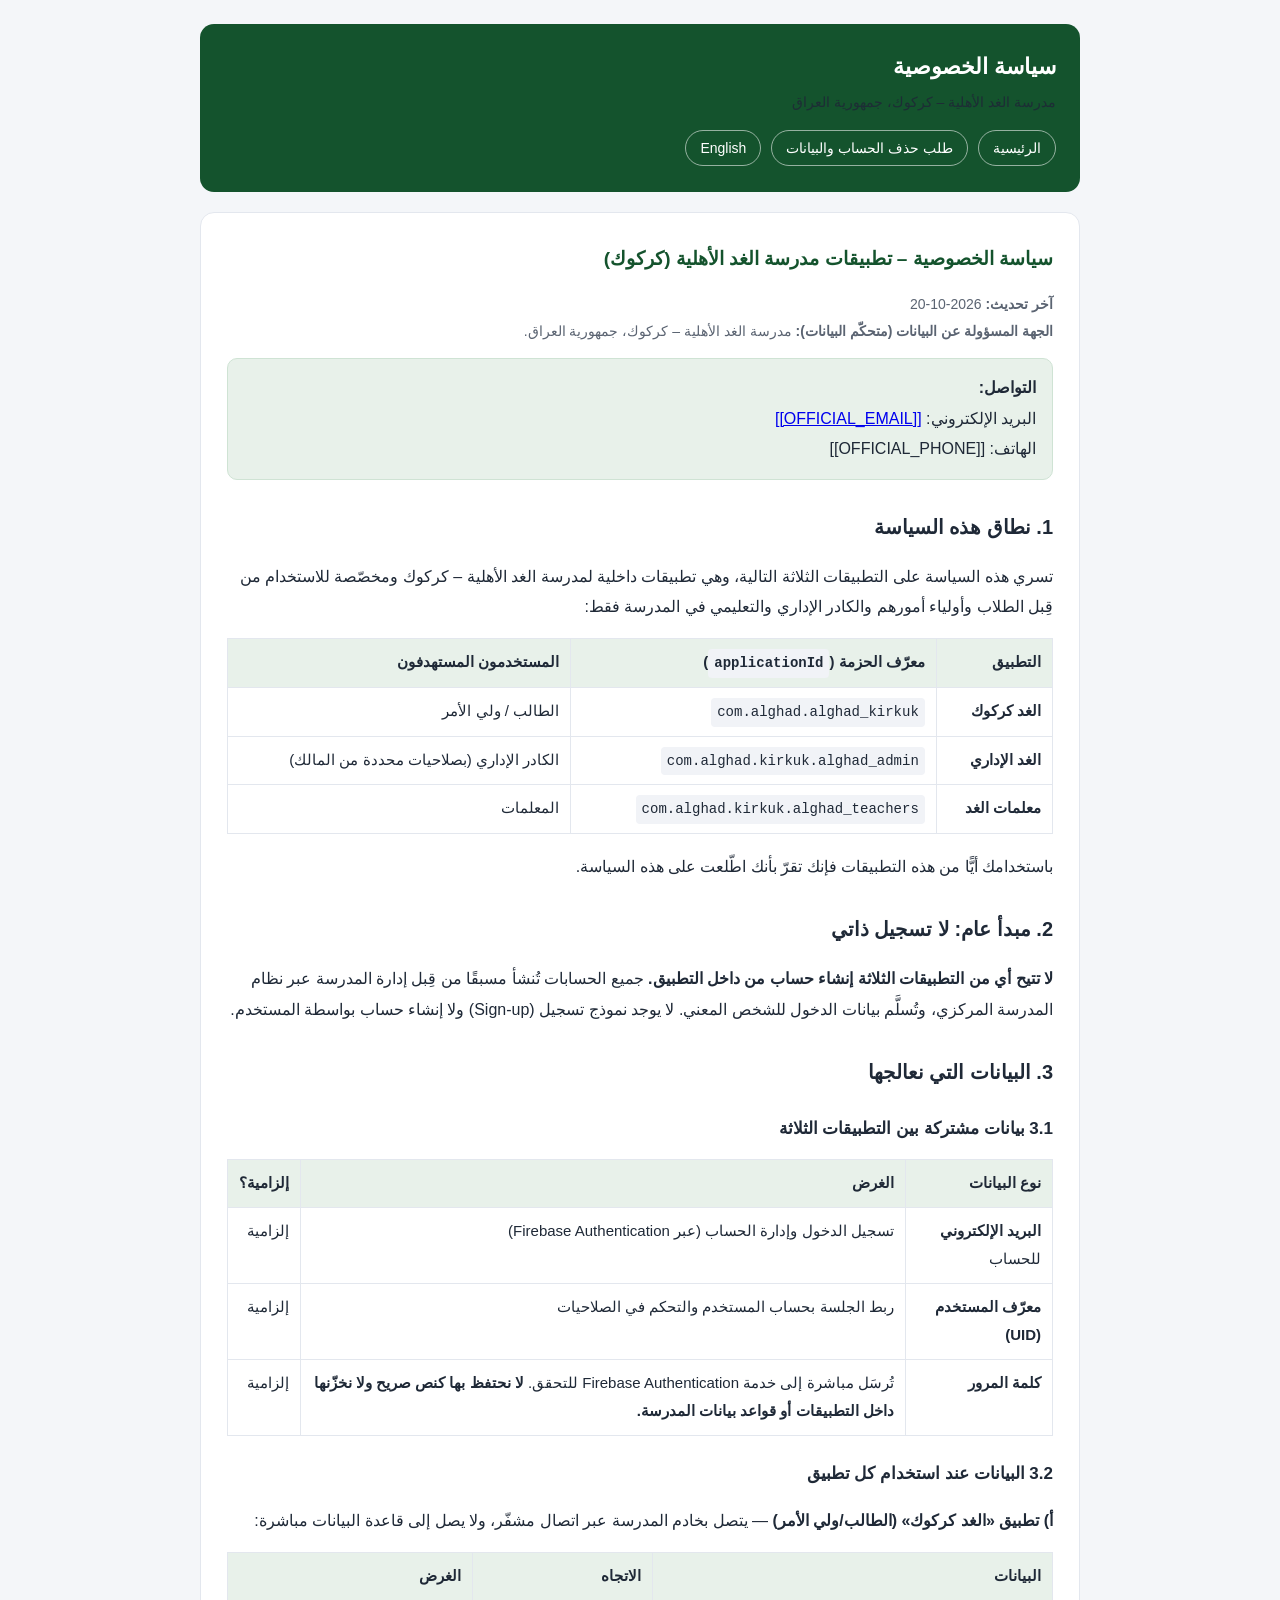
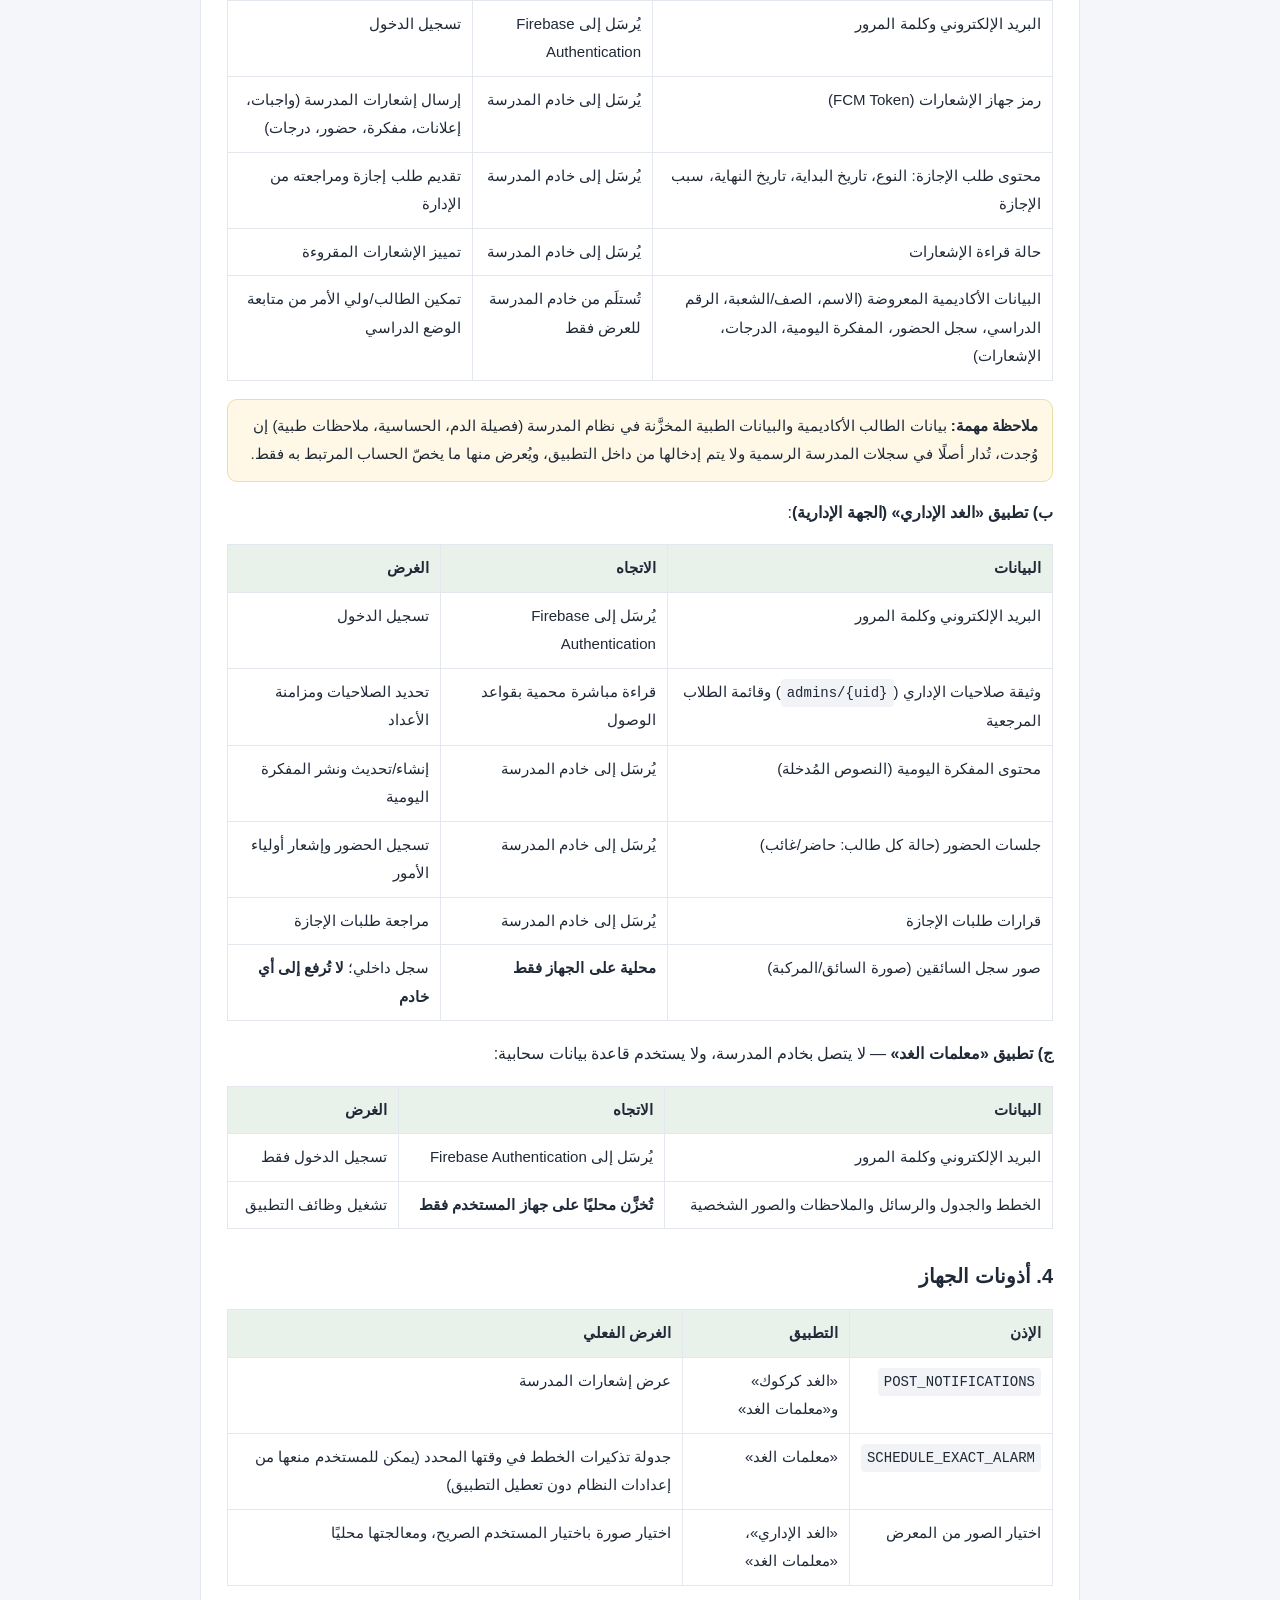
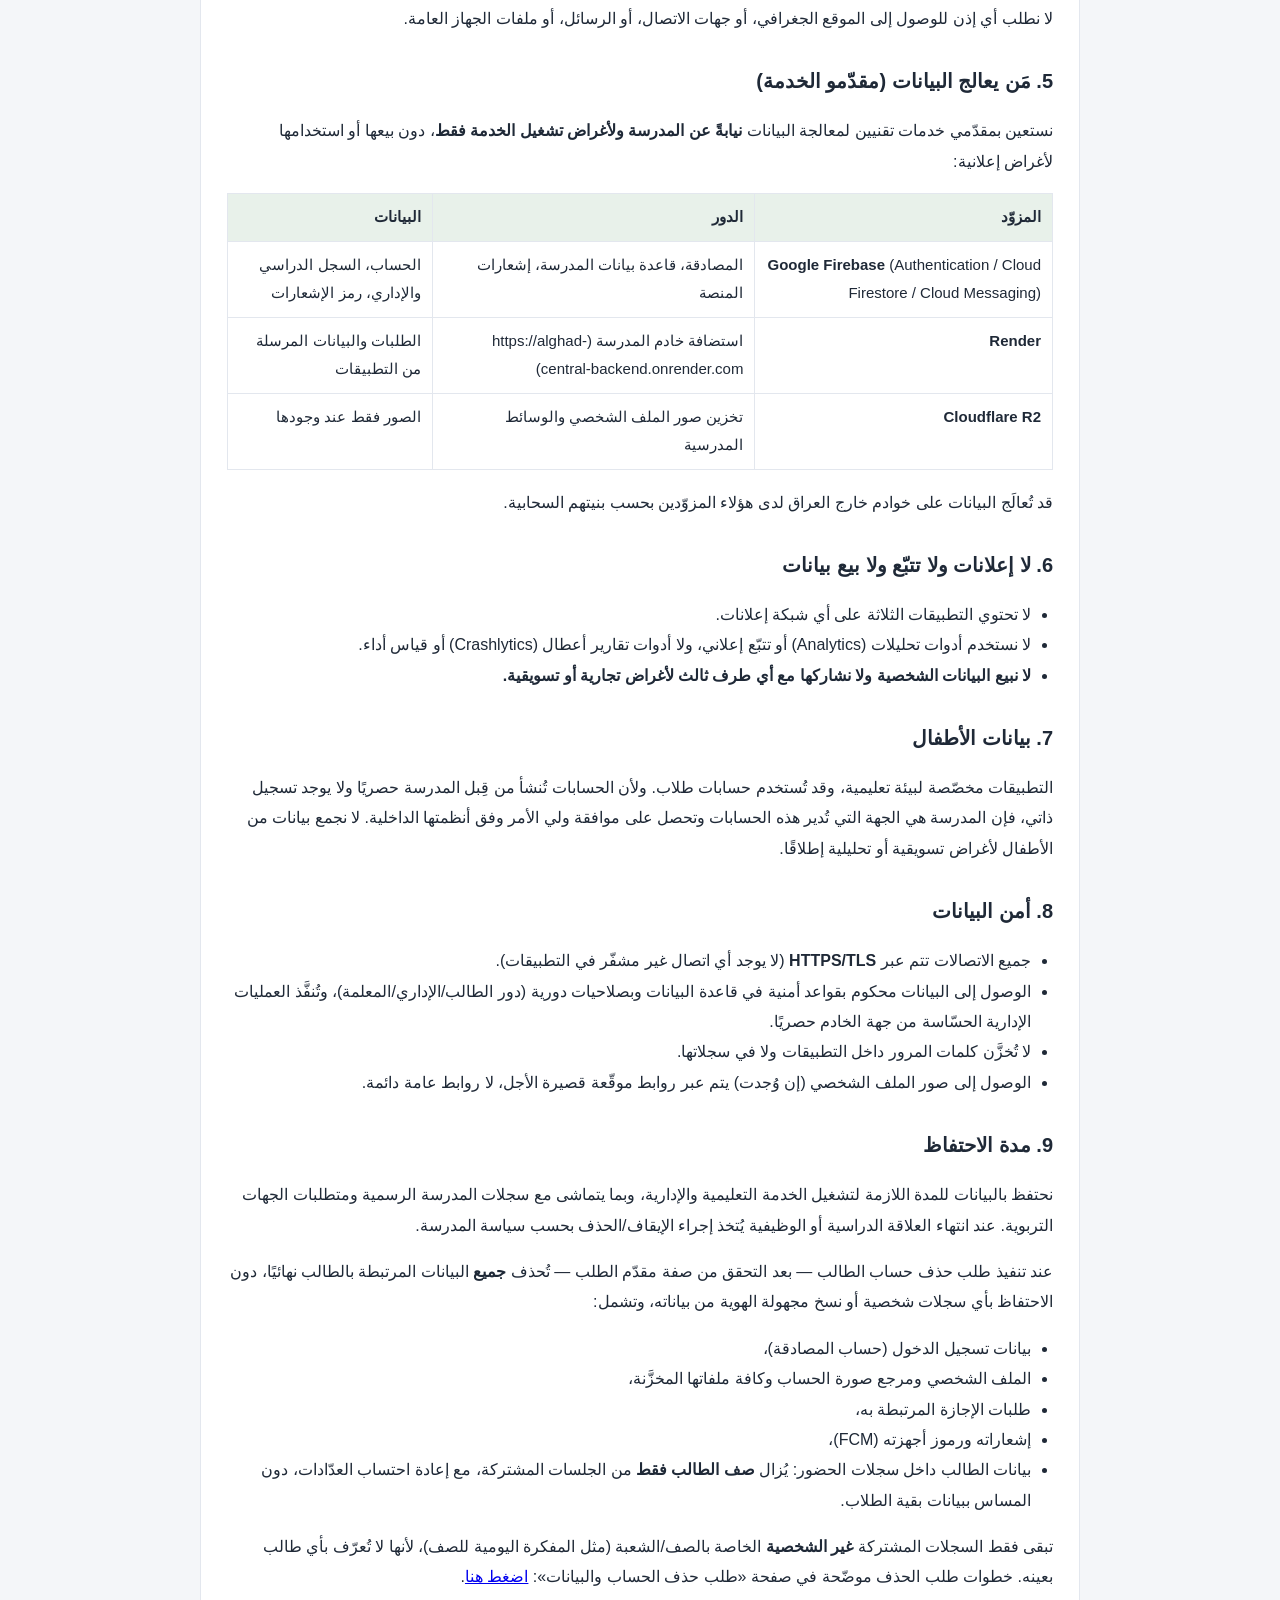
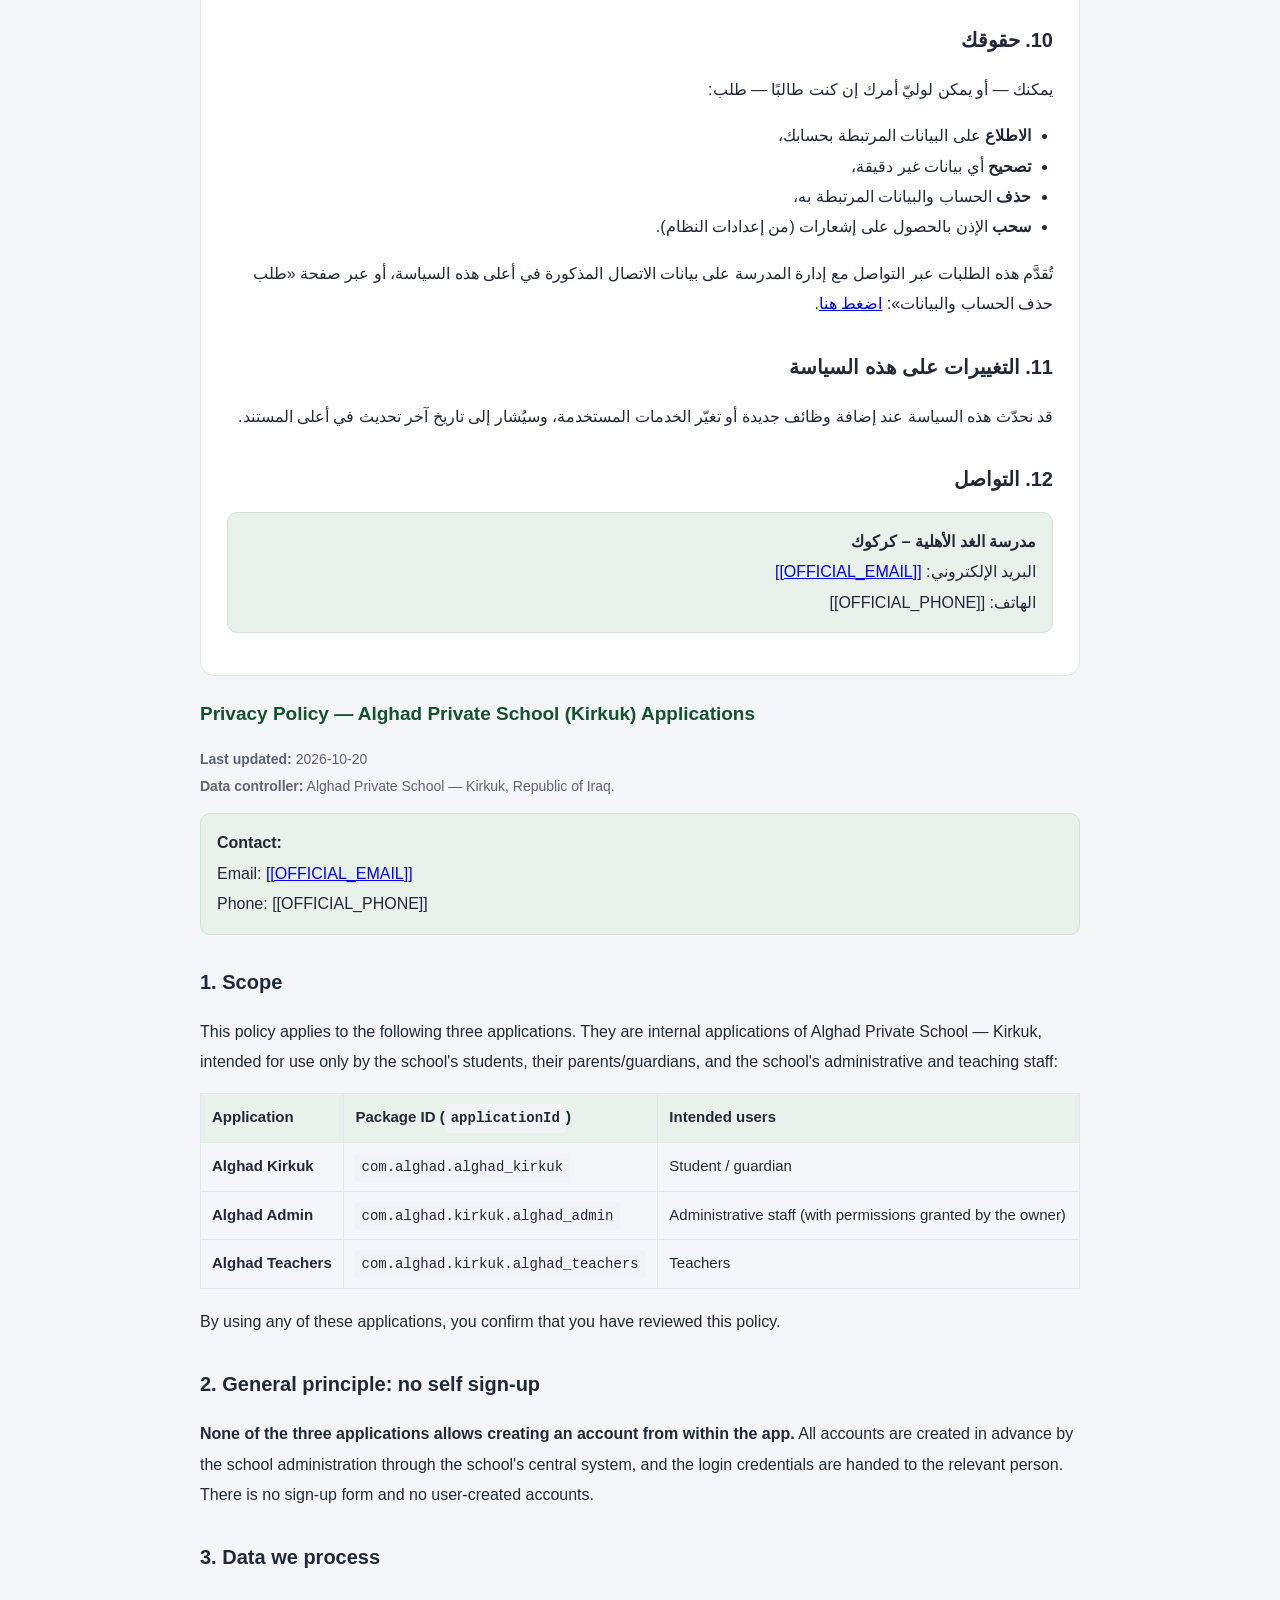
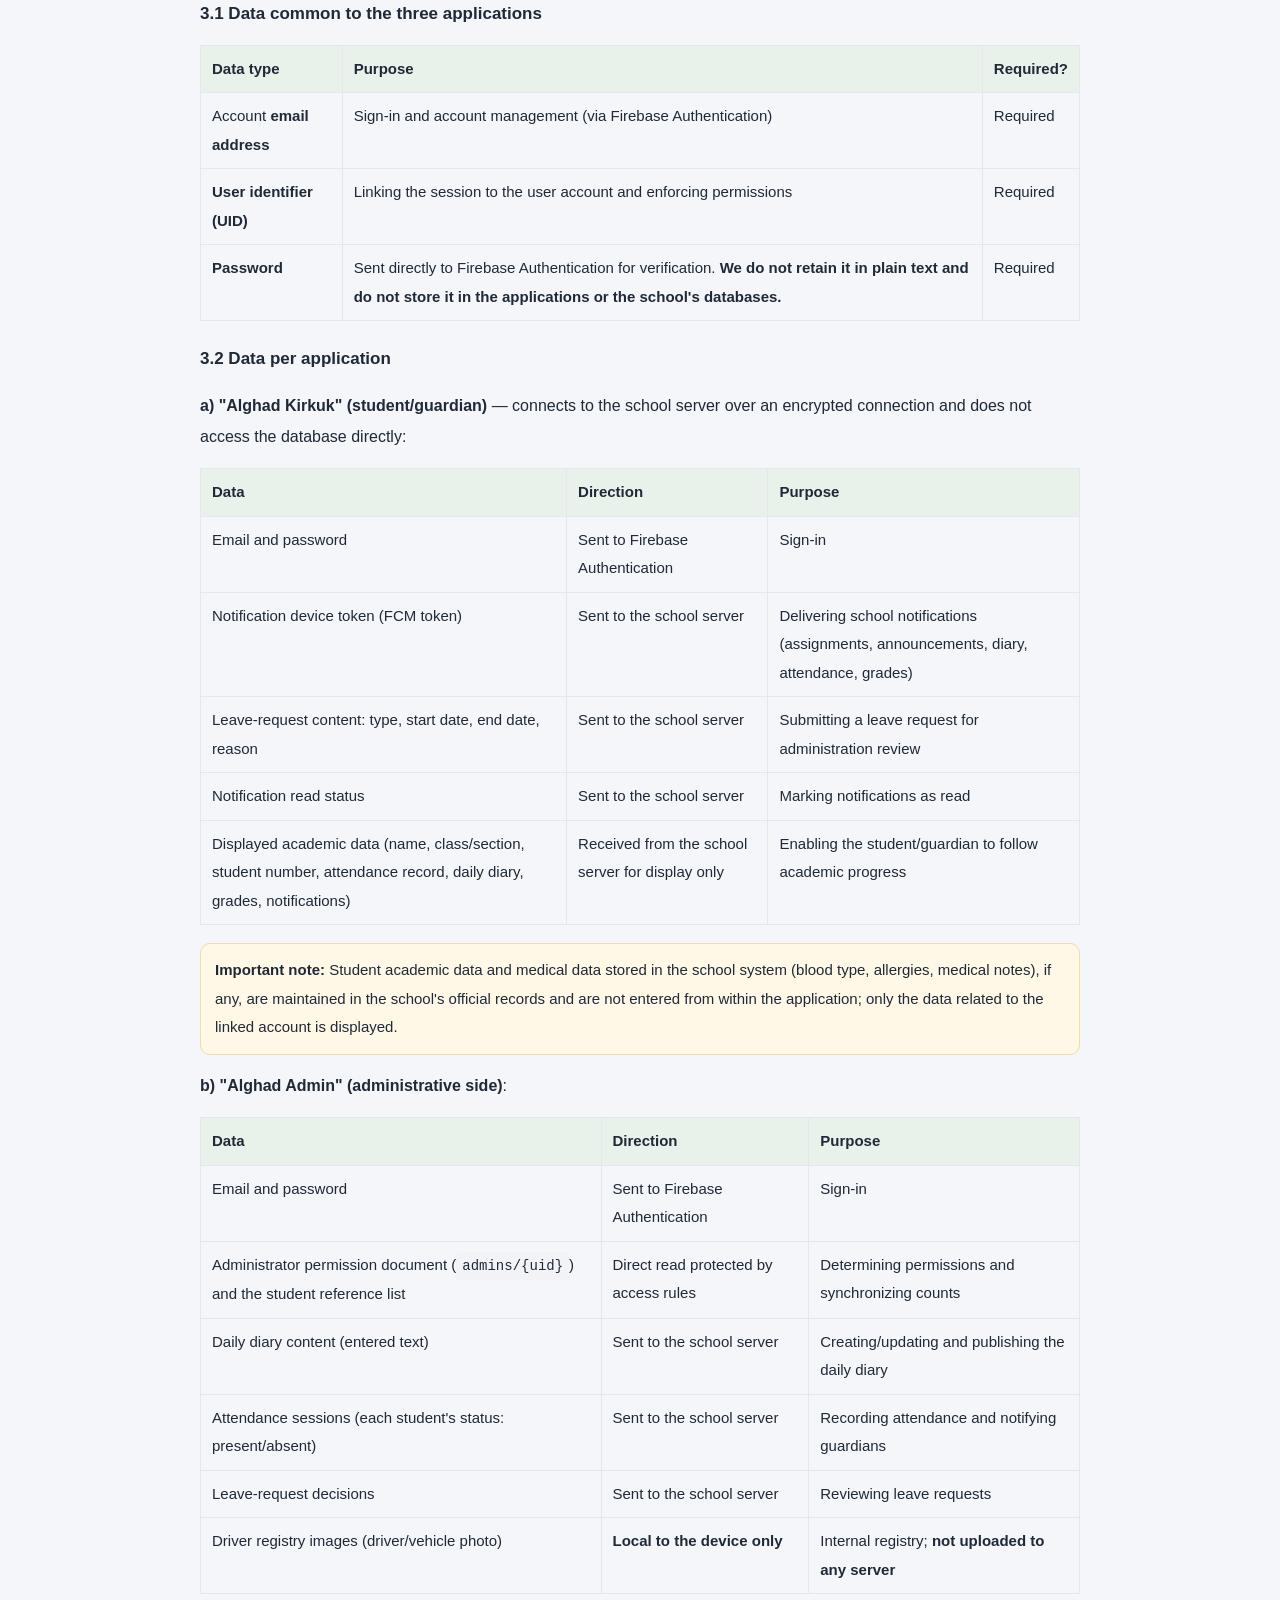
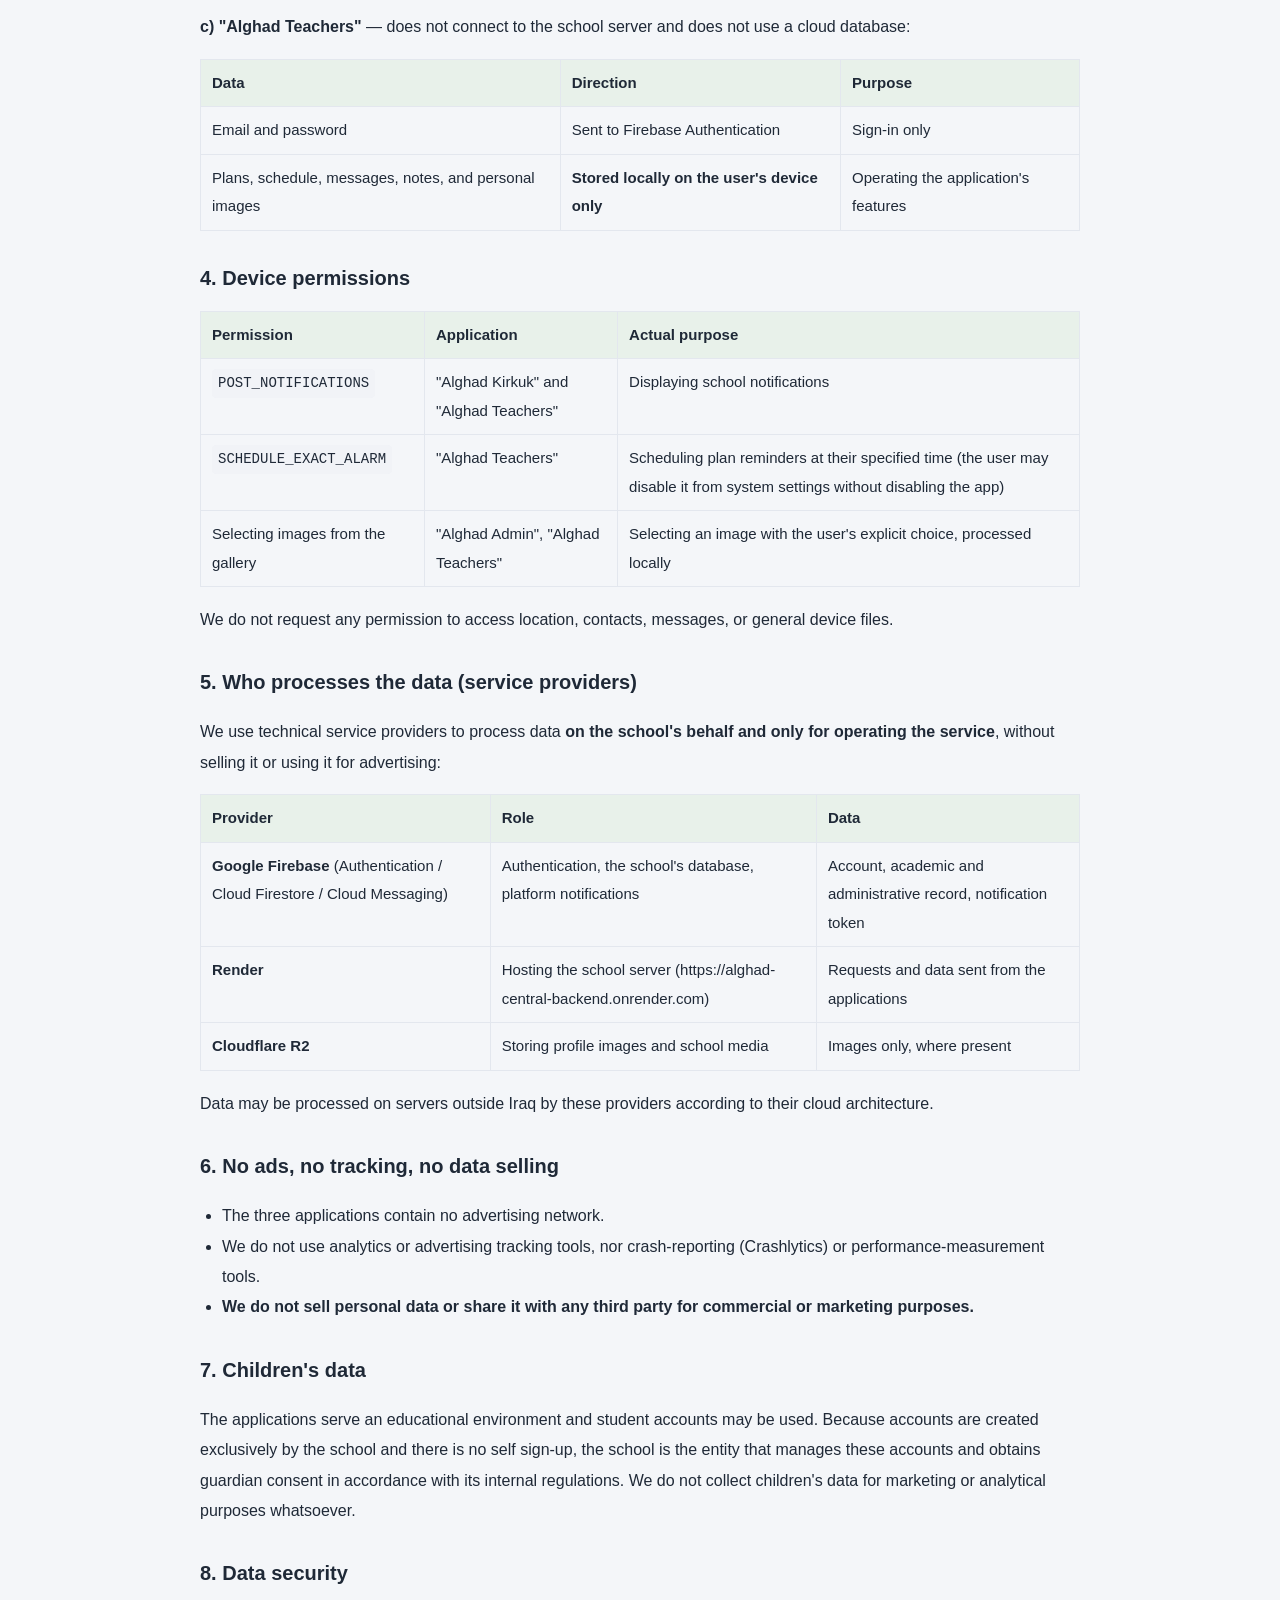
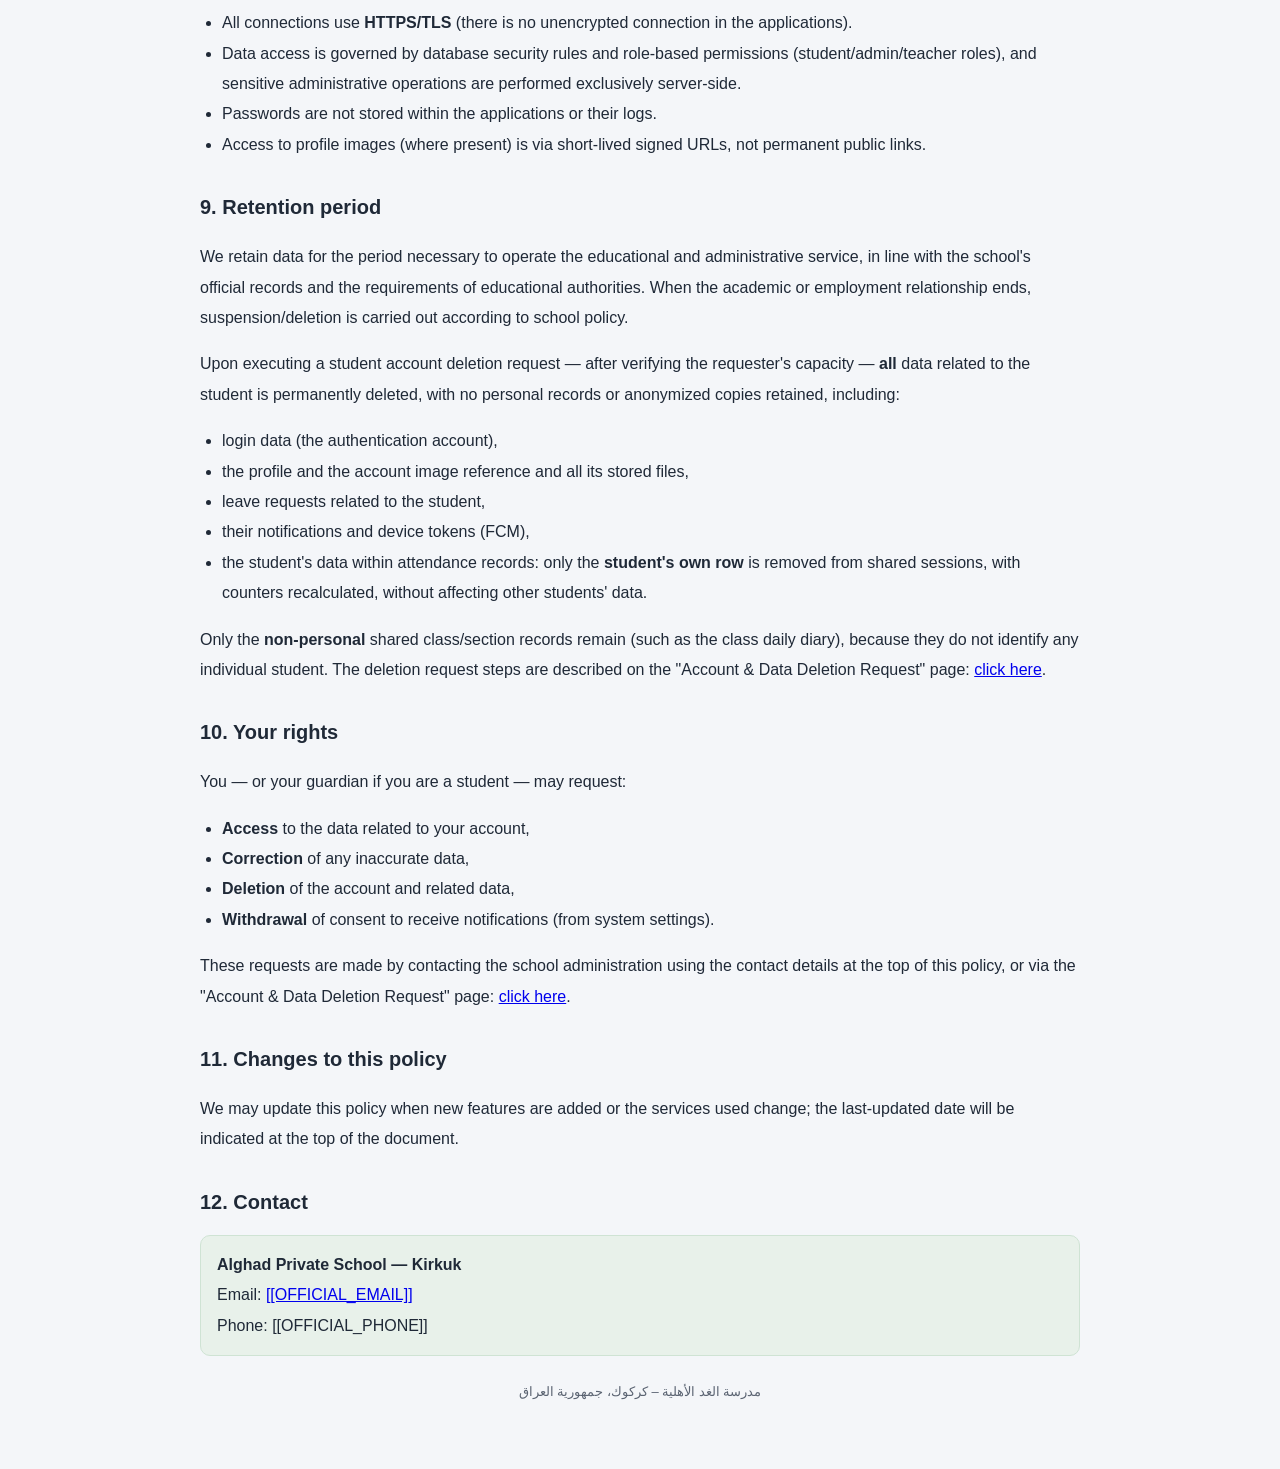
==== privacy.html @ 21581394 "Add bilingual privacy policy and data-deletion pages for Google Play" ====
<!DOCTYPE html>
<html lang="ar" dir="rtl">
<head>
<meta charset="utf-8">
<meta name="viewport" content="width=device-width, initial-scale=1">
<meta name="robots" content="index, follow">
<title>سياسة الخصوصية – مدرسة الغد الأهلية (كركوك)</title>
<link rel="stylesheet" href="styles.css">
</head>
<body>
<div class="wrap">

  <header class="site ar">
    <h1>سياسة الخصوصية</h1>
    <p>مدرسة الغد الأهلية – كركوك، جمهورية العراق</p>
    <nav class="site">
      <a href="index.html">الرئيسية</a>
      <a href="data-deletion.html">طلب حذف الحساب والبيانات</a>
      <a href="privacy.html#en">English</a>
    </nav>
  </header>

  <!-- ===================== ARABIC ===================== -->
  <main class="card ar">
    <p class="doc-title">سياسة الخصوصية – تطبيقات مدرسة الغد الأهلية (كركوك)</p>
    <p class="meta">
      <strong>آخر تحديث:</strong> 2026-10-20<br>
      <strong>الجهة المسؤولة عن البيانات (متحكّم البيانات):</strong> مدرسة الغد الأهلية – كركوك، جمهورية العراق.
    </p>
    <div class="contact">
      <strong>التواصل:</strong><br>
      البريد الإلكتروني: <a href="mailto:[[OFFICIAL_EMAIL]]">[[OFFICIAL_EMAIL]]</a><br>
      الهاتف: <span dir="ltr">[[OFFICIAL_PHONE]]</span>
    </div>

    <h2>1. نطاق هذه السياسة</h2>
    <p>تسري هذه السياسة على التطبيقات الثلاثة التالية، وهي تطبيقات داخلية لمدرسة الغد الأهلية – كركوك ومخصّصة للاستخدام من قِبل الطلاب وأولياء أمورهم والكادر الإداري والتعليمي في المدرسة فقط:</p>
    <table>
      <thead><tr><th>التطبيق</th><th>معرّف الحزمة (<code>applicationId</code>)</th><th>المستخدمون المستهدفون</th></tr></thead>
      <tbody>
        <tr><td><strong>الغد كركوك</strong></td><td><code>com.alghad.alghad_kirkuk</code></td><td>الطالب / ولي الأمر</td></tr>
        <tr><td><strong>الغد الإداري</strong></td><td><code>com.alghad.kirkuk.alghad_admin</code></td><td>الكادر الإداري (بصلاحيات محددة من المالك)</td></tr>
        <tr><td><strong>معلمات الغد</strong></td><td><code>com.alghad.kirkuk.alghad_teachers</code></td><td>المعلمات</td></tr>
      </tbody>
    </table>
    <p>باستخدامك أيًّا من هذه التطبيقات فإنك تقرّ بأنك اطّلعت على هذه السياسة.</p>

    <h2>2. مبدأ عام: لا تسجيل ذاتي</h2>
    <p><strong>لا تتيح أي من التطبيقات الثلاثة إنشاء حساب من داخل التطبيق.</strong> جميع الحسابات تُنشأ مسبقًا من قِبل إدارة المدرسة عبر نظام المدرسة المركزي، وتُسلَّم بيانات الدخول للشخص المعني. لا يوجد نموذج تسجيل (Sign-up) ولا إنشاء حساب بواسطة المستخدم.</p>

    <h2>3. البيانات التي نعالجها</h2>

    <h3>3.1 بيانات مشتركة بين التطبيقات الثلاثة</h3>
    <table>
      <thead><tr><th>نوع البيانات</th><th>الغرض</th><th>إلزامية؟</th></tr></thead>
      <tbody>
        <tr><td><strong>البريد الإلكتروني</strong> للحساب</td><td>تسجيل الدخول وإدارة الحساب (عبر Firebase Authentication)</td><td>إلزامية</td></tr>
        <tr><td><strong>معرّف المستخدم (UID)</strong></td><td>ربط الجلسة بحساب المستخدم والتحكم في الصلاحيات</td><td>إلزامية</td></tr>
        <tr><td><strong>كلمة المرور</strong></td><td>تُرسَل مباشرة إلى خدمة Firebase Authentication للتحقق. <strong>لا نحتفظ بها كنص صريح ولا نخزّنها داخل التطبيقات أو قواعد بيانات المدرسة.</strong></td><td>إلزامية</td></tr>
      </tbody>
    </table>

    <h3>3.2 البيانات عند استخدام كل تطبيق</h3>
    <p><strong>أ) تطبيق «الغد كركوك» (الطالب/ولي الأمر)</strong> — يتصل بخادم المدرسة عبر اتصال مشفّر، ولا يصل إلى قاعدة البيانات مباشرة:</p>
    <table>
      <thead><tr><th>البيانات</th><th>الاتجاه</th><th>الغرض</th></tr></thead>
      <tbody>
        <tr><td>البريد الإلكتروني وكلمة المرور</td><td>يُرسَل إلى Firebase Authentication</td><td>تسجيل الدخول</td></tr>
        <tr><td>رمز جهاز الإشعارات (FCM Token)</td><td>يُرسَل إلى خادم المدرسة</td><td>إرسال إشعارات المدرسة (واجبات، إعلانات، مفكرة، حضور، درجات)</td></tr>
        <tr><td>محتوى طلب الإجازة: النوع، تاريخ البداية، تاريخ النهاية، سبب الإجازة</td><td>يُرسَل إلى خادم المدرسة</td><td>تقديم طلب إجازة ومراجعته من الإدارة</td></tr>
        <tr><td>حالة قراءة الإشعارات</td><td>يُرسَل إلى خادم المدرسة</td><td>تمييز الإشعارات المقروءة</td></tr>
        <tr><td>البيانات الأكاديمية المعروضة (الاسم، الصف/الشعبة، الرقم الدراسي، سجل الحضور، المفكرة اليومية، الدرجات، الإشعارات)</td><td>تُستلَم من خادم المدرسة للعرض فقط</td><td>تمكين الطالب/ولي الأمر من متابعة الوضع الدراسي</td></tr>
      </tbody>
    </table>
    <div class="note">
      <strong>ملاحظة مهمة:</strong> بيانات الطالب الأكاديمية والبيانات الطبية المخزَّنة في نظام المدرسة (فصيلة الدم، الحساسية، ملاحظات طبية) إن وُجدت، تُدار أصلًا في سجلات المدرسة الرسمية ولا يتم إدخالها من داخل التطبيق، ويُعرض منها ما يخصّ الحساب المرتبط به فقط.
    </div>

    <p><strong>ب) تطبيق «الغد الإداري» (الجهة الإدارية)</strong>:</p>
    <table>
      <thead><tr><th>البيانات</th><th>الاتجاه</th><th>الغرض</th></tr></thead>
      <tbody>
        <tr><td>البريد الإلكتروني وكلمة المرور</td><td>يُرسَل إلى Firebase Authentication</td><td>تسجيل الدخول</td></tr>
        <tr><td>وثيقة صلاحيات الإداري (<code>admins/{uid}</code>) وقائمة الطلاب المرجعية</td><td>قراءة مباشرة محمية بقواعد الوصول</td><td>تحديد الصلاحيات ومزامنة الأعداد</td></tr>
        <tr><td>محتوى المفكرة اليومية (النصوص المُدخلة)</td><td>يُرسَل إلى خادم المدرسة</td><td>إنشاء/تحديث ونشر المفكرة اليومية</td></tr>
        <tr><td>جلسات الحضور (حالة كل طالب: حاضر/غائب)</td><td>يُرسَل إلى خادم المدرسة</td><td>تسجيل الحضور وإشعار أولياء الأمور</td></tr>
        <tr><td>قرارات طلبات الإجازة</td><td>يُرسَل إلى خادم المدرسة</td><td>مراجعة طلبات الإجازة</td></tr>
        <tr><td>صور سجل السائقين (صورة السائق/المركبة)</td><td><strong>محلية على الجهاز فقط</strong></td><td>سجل داخلي؛ <strong>لا تُرفع إلى أي خادم</strong></td></tr>
      </tbody>
    </table>

    <p><strong>ج) تطبيق «معلمات الغد»</strong> — لا يتصل بخادم المدرسة، ولا يستخدم قاعدة بيانات سحابية:</p>
    <table>
      <thead><tr><th>البيانات</th><th>الاتجاه</th><th>الغرض</th></tr></thead>
      <tbody>
        <tr><td>البريد الإلكتروني وكلمة المرور</td><td>يُرسَل إلى Firebase Authentication</td><td>تسجيل الدخول فقط</td></tr>
        <tr><td>الخطط والجدول والرسائل والملاحظات والصور الشخصية</td><td><strong>تُخزَّن محليًا على جهاز المستخدم فقط</strong></td><td>تشغيل وظائف التطبيق</td></tr>
      </tbody>
    </table>

    <h2>4. أذونات الجهاز</h2>
    <table>
      <thead><tr><th>الإذن</th><th>التطبيق</th><th>الغرض الفعلي</th></tr></thead>
      <tbody>
        <tr><td><code>POST_NOTIFICATIONS</code></td><td>«الغد كركوك» و«معلمات الغد»</td><td>عرض إشعارات المدرسة</td></tr>
        <tr><td><code>SCHEDULE_EXACT_ALARM</code></td><td>«معلمات الغد»</td><td>جدولة تذكيرات الخطط في وقتها المحدد (يمكن للمستخدم منعها من إعدادات النظام دون تعطيل التطبيق)</td></tr>
        <tr><td>اختيار الصور من المعرض</td><td>«الغد الإداري»، «معلمات الغد»</td><td>اختيار صورة باختيار المستخدم الصريح، ومعالجتها محليًا</td></tr>
      </tbody>
    </table>
    <p>لا نطلب أي إذن للوصول إلى الموقع الجغرافي، أو جهات الاتصال، أو الرسائل، أو ملفات الجهاز العامة.</p>

    <h2>5. مَن يعالج البيانات (مقدّمو الخدمة)</h2>
    <p>نستعين بمقدّمي خدمات تقنيين لمعالجة البيانات <strong>نيابةً عن المدرسة ولأغراض تشغيل الخدمة فقط</strong>، دون بيعها أو استخدامها لأغراض إعلانية:</p>
    <table>
      <thead><tr><th>المزوّد</th><th>الدور</th><th>البيانات</th></tr></thead>
      <tbody>
        <tr><td><strong>Google Firebase</strong> (Authentication / Cloud Firestore / Cloud Messaging)</td><td>المصادقة، قاعدة بيانات المدرسة، إشعارات المنصة</td><td>الحساب، السجل الدراسي والإداري، رمز الإشعارات</td></tr>
        <tr><td><strong>Render</strong></td><td>استضافة خادم المدرسة (<span dir="ltr">https://alghad-central-backend.onrender.com</span>)</td><td>الطلبات والبيانات المرسلة من التطبيقات</td></tr>
        <tr><td><strong>Cloudflare R2</strong></td><td>تخزين صور الملف الشخصي والوسائط المدرسية</td><td>الصور فقط عند وجودها</td></tr>
      </tbody>
    </table>
    <p>قد تُعالَج البيانات على خوادم خارج العراق لدى هؤلاء المزوّدين بحسب بنيتهم السحابية.</p>

    <h2>6. لا إعلانات ولا تتبّع ولا بيع بيانات</h2>
    <ul>
      <li>لا تحتوي التطبيقات الثلاثة على أي شبكة إعلانات.</li>
      <li>لا نستخدم أدوات تحليلات (Analytics) أو تتبّع إعلاني، ولا أدوات تقارير أعطال (Crashlytics) أو قياس أداء.</li>
      <li><strong>لا نبيع البيانات الشخصية ولا نشاركها مع أي طرف ثالث لأغراض تجارية أو تسويقية.</strong></li>
    </ul>

    <h2>7. بيانات الأطفال</h2>
    <p>التطبيقات مخصّصة لبيئة تعليمية، وقد تُستخدم حسابات طلاب. ولأن الحسابات تُنشأ من قِبل المدرسة حصريًا ولا يوجد تسجيل ذاتي، فإن المدرسة هي الجهة التي تُدير هذه الحسابات وتحصل على موافقة ولي الأمر وفق أنظمتها الداخلية. لا نجمع بيانات من الأطفال لأغراض تسويقية أو تحليلية إطلاقًا.</p>

    <h2>8. أمن البيانات</h2>
    <ul>
      <li>جميع الاتصالات تتم عبر <strong>HTTPS/TLS</strong> (لا يوجد أي اتصال غير مشفّر في التطبيقات).</li>
      <li>الوصول إلى البيانات محكوم بقواعد أمنية في قاعدة البيانات وبصلاحيات دورية (دور الطالب/الإداري/المعلمة)، وتُنفَّذ العمليات الإدارية الحسّاسة من جهة الخادم حصريًا.</li>
      <li>لا تُخزَّن كلمات المرور داخل التطبيقات ولا في سجلاتها.</li>
      <li>الوصول إلى صور الملف الشخصي (إن وُجدت) يتم عبر روابط موقّعة قصيرة الأجل، لا روابط عامة دائمة.</li>
    </ul>

    <h2>9. مدة الاحتفاظ</h2>
    <p>نحتفظ بالبيانات للمدة اللازمة لتشغيل الخدمة التعليمية والإدارية، وبما يتماشى مع سجلات المدرسة الرسمية ومتطلبات الجهات التربوية. عند انتهاء العلاقة الدراسية أو الوظيفية يُتخذ إجراء الإيقاف/الحذف بحسب سياسة المدرسة.</p>
    <p>عند تنفيذ طلب حذف حساب الطالب — بعد التحقق من صفة مقدّم الطلب — تُحذف <strong>جميع</strong> البيانات المرتبطة بالطالب نهائيًا، دون الاحتفاظ بأي سجلات شخصية أو نسخ مجهولة الهوية من بياناته، وتشمل:</p>
    <ul>
      <li>بيانات تسجيل الدخول (حساب المصادقة)،</li>
      <li>الملف الشخصي ومرجع صورة الحساب وكافة ملفاتها المخزَّنة،</li>
      <li>طلبات الإجازة المرتبطة به،</li>
      <li>إشعاراته ورموز أجهزته (FCM)،</li>
      <li>بيانات الطالب داخل سجلات الحضور: يُزال <strong>صف الطالب فقط</strong> من الجلسات المشتركة، مع إعادة احتساب العدّادات، دون المساس ببيانات بقية الطلاب.</li>
    </ul>
    <p>تبقى فقط السجلات المشتركة <strong>غير الشخصية</strong> الخاصة بالصف/الشعبة (مثل المفكرة اليومية للصف)، لأنها لا تُعرّف بأي طالب بعينه. خطوات طلب الحذف موضّحة في صفحة «طلب حذف الحساب والبيانات»: <a href="data-deletion.html">اضغط هنا</a>.</p>

    <h2>10. حقوقك</h2>
    <p>يمكنك — أو يمكن لوليّ أمرك إن كنت طالبًا — طلب:</p>
    <ul>
      <li><strong>الاطلاع</strong> على البيانات المرتبطة بحسابك،</li>
      <li><strong>تصحيح</strong> أي بيانات غير دقيقة،</li>
      <li><strong>حذف</strong> الحساب والبيانات المرتبطة به،</li>
      <li><strong>سحب</strong> الإذن بالحصول على إشعارات (من إعدادات النظام).</li>
    </ul>
    <p>تُقدَّم هذه الطلبات عبر التواصل مع إدارة المدرسة على بيانات الاتصال المذكورة في أعلى هذه السياسة، أو عبر صفحة «طلب حذف الحساب والبيانات»: <a href="data-deletion.html">اضغط هنا</a>.</p>

    <h2>11. التغييرات على هذه السياسة</h2>
    <p>قد نحدّث هذه السياسة عند إضافة وظائف جديدة أو تغيّر الخدمات المستخدمة، وسيُشار إلى تاريخ آخر تحديث في أعلى المستند.</p>

    <h2>12. التواصل</h2>
    <div class="contact">
      <strong>مدرسة الغد الأهلية – كركوك</strong><br>
      البريد الإلكتروني: <a href="mailto:[[OFFICIAL_EMAIL]]">[[OFFICIAL_EMAIL]]</a><br>
      الهاتف: <span dir="ltr">[[OFFICIAL_PHONE]]</span>
    </div>
  </main>

  <!-- ===================== ENGLISH ===================== -->
  <section class="card en" id="en" style="margin-top:20px">
    <p class="doc-title">Privacy Policy — Alghad Private School (Kirkuk) Applications</p>
    <p class="meta">
      <strong>Last updated:</strong> 2026-10-20<br>
      <strong>Data controller:</strong> Alghad Private School — Kirkuk, Republic of Iraq.
    </p>
    <div class="contact">
      <strong>Contact:</strong><br>
      Email: <a href="mailto:[[OFFICIAL_EMAIL]]">[[OFFICIAL_EMAIL]]</a><br>
      Phone: <span dir="ltr">[[OFFICIAL_PHONE]]</span>
    </div>

    <h2>1. Scope</h2>
    <p>This policy applies to the following three applications. They are internal applications of Alghad Private School — Kirkuk, intended for use only by the school's students, their parents/guardians, and the school's administrative and teaching staff:</p>
    <table>
      <thead><tr><th>Application</th><th>Package ID (<code>applicationId</code>)</th><th>Intended users</th></tr></thead>
      <tbody>
        <tr><td><strong>Alghad Kirkuk</strong></td><td><code>com.alghad.alghad_kirkuk</code></td><td>Student / guardian</td></tr>
        <tr><td><strong>Alghad Admin</strong></td><td><code>com.alghad.kirkuk.alghad_admin</code></td><td>Administrative staff (with permissions granted by the owner)</td></tr>
        <tr><td><strong>Alghad Teachers</strong></td><td><code>com.alghad.kirkuk.alghad_teachers</code></td><td>Teachers</td></tr>
      </tbody>
    </table>
    <p>By using any of these applications, you confirm that you have reviewed this policy.</p>

    <h2>2. General principle: no self sign-up</h2>
    <p><strong>None of the three applications allows creating an account from within the app.</strong> All accounts are created in advance by the school administration through the school's central system, and the login credentials are handed to the relevant person. There is no sign-up form and no user-created accounts.</p>

    <h2>3. Data we process</h2>

    <h3>3.1 Data common to the three applications</h3>
    <table>
      <thead><tr><th>Data type</th><th>Purpose</th><th>Required?</th></tr></thead>
      <tbody>
        <tr><td>Account <strong>email address</strong></td><td>Sign-in and account management (via Firebase Authentication)</td><td>Required</td></tr>
        <tr><td><strong>User identifier (UID)</strong></td><td>Linking the session to the user account and enforcing permissions</td><td>Required</td></tr>
        <tr><td><strong>Password</strong></td><td>Sent directly to Firebase Authentication for verification. <strong>We do not retain it in plain text and do not store it in the applications or the school's databases.</strong></td><td>Required</td></tr>
      </tbody>
    </table>

    <h3>3.2 Data per application</h3>
    <p><strong>a) "Alghad Kirkuk" (student/guardian)</strong> — connects to the school server over an encrypted connection and does not access the database directly:</p>
    <table>
      <thead><tr><th>Data</th><th>Direction</th><th>Purpose</th></tr></thead>
      <tbody>
        <tr><td>Email and password</td><td>Sent to Firebase Authentication</td><td>Sign-in</td></tr>
        <tr><td>Notification device token (FCM token)</td><td>Sent to the school server</td><td>Delivering school notifications (assignments, announcements, diary, attendance, grades)</td></tr>
        <tr><td>Leave-request content: type, start date, end date, reason</td><td>Sent to the school server</td><td>Submitting a leave request for administration review</td></tr>
        <tr><td>Notification read status</td><td>Sent to the school server</td><td>Marking notifications as read</td></tr>
        <tr><td>Displayed academic data (name, class/section, student number, attendance record, daily diary, grades, notifications)</td><td>Received from the school server for display only</td><td>Enabling the student/guardian to follow academic progress</td></tr>
      </tbody>
    </table>
    <div class="note">
      <strong>Important note:</strong> Student academic data and medical data stored in the school system (blood type, allergies, medical notes), if any, are maintained in the school's official records and are not entered from within the application; only the data related to the linked account is displayed.
    </div>

    <p><strong>b) "Alghad Admin" (administrative side)</strong>:</p>
    <table>
      <thead><tr><th>Data</th><th>Direction</th><th>Purpose</th></tr></thead>
      <tbody>
        <tr><td>Email and password</td><td>Sent to Firebase Authentication</td><td>Sign-in</td></tr>
        <tr><td>Administrator permission document (<code>admins/{uid}</code>) and the student reference list</td><td>Direct read protected by access rules</td><td>Determining permissions and synchronizing counts</td></tr>
        <tr><td>Daily diary content (entered text)</td><td>Sent to the school server</td><td>Creating/updating and publishing the daily diary</td></tr>
        <tr><td>Attendance sessions (each student's status: present/absent)</td><td>Sent to the school server</td><td>Recording attendance and notifying guardians</td></tr>
        <tr><td>Leave-request decisions</td><td>Sent to the school server</td><td>Reviewing leave requests</td></tr>
        <tr><td>Driver registry images (driver/vehicle photo)</td><td><strong>Local to the device only</strong></td><td>Internal registry; <strong>not uploaded to any server</strong></td></tr>
      </tbody>
    </table>

    <p><strong>c) "Alghad Teachers"</strong> — does not connect to the school server and does not use a cloud database:</p>
    <table>
      <thead><tr><th>Data</th><th>Direction</th><th>Purpose</th></tr></thead>
      <tbody>
        <tr><td>Email and password</td><td>Sent to Firebase Authentication</td><td>Sign-in only</td></tr>
        <tr><td>Plans, schedule, messages, notes, and personal images</td><td><strong>Stored locally on the user's device only</strong></td><td>Operating the application's features</td></tr>
      </tbody>
    </table>

    <h2>4. Device permissions</h2>
    <table>
      <thead><tr><th>Permission</th><th>Application</th><th>Actual purpose</th></tr></thead>
      <tbody>
        <tr><td><code>POST_NOTIFICATIONS</code></td><td>"Alghad Kirkuk" and "Alghad Teachers"</td><td>Displaying school notifications</td></tr>
        <tr><td><code>SCHEDULE_EXACT_ALARM</code></td><td>"Alghad Teachers"</td><td>Scheduling plan reminders at their specified time (the user may disable it from system settings without disabling the app)</td></tr>
        <tr><td>Selecting images from the gallery</td><td>"Alghad Admin", "Alghad Teachers"</td><td>Selecting an image with the user's explicit choice, processed locally</td></tr>
      </tbody>
    </table>
    <p>We do not request any permission to access location, contacts, messages, or general device files.</p>

    <h2>5. Who processes the data (service providers)</h2>
    <p>We use technical service providers to process data <strong>on the school's behalf and only for operating the service</strong>, without selling it or using it for advertising:</p>
    <table>
      <thead><tr><th>Provider</th><th>Role</th><th>Data</th></tr></thead>
      <tbody>
        <tr><td><strong>Google Firebase</strong> (Authentication / Cloud Firestore / Cloud Messaging)</td><td>Authentication, the school's database, platform notifications</td><td>Account, academic and administrative record, notification token</td></tr>
        <tr><td><strong>Render</strong></td><td>Hosting the school server (<span dir="ltr">https://alghad-central-backend.onrender.com</span>)</td><td>Requests and data sent from the applications</td></tr>
        <tr><td><strong>Cloudflare R2</strong></td><td>Storing profile images and school media</td><td>Images only, where present</td></tr>
      </tbody>
    </table>
    <p>Data may be processed on servers outside Iraq by these providers according to their cloud architecture.</p>

    <h2>6. No ads, no tracking, no data selling</h2>
    <ul>
      <li>The three applications contain no advertising network.</li>
      <li>We do not use analytics or advertising tracking tools, nor crash-reporting (Crashlytics) or performance-measurement tools.</li>
      <li><strong>We do not sell personal data or share it with any third party for commercial or marketing purposes.</strong></li>
    </ul>

    <h2>7. Children's data</h2>
    <p>The applications serve an educational environment and student accounts may be used. Because accounts are created exclusively by the school and there is no self sign-up, the school is the entity that manages these accounts and obtains guardian consent in accordance with its internal regulations. We do not collect children's data for marketing or analytical purposes whatsoever.</p>

    <h2>8. Data security</h2>
    <ul>
      <li>All connections use <strong>HTTPS/TLS</strong> (there is no unencrypted connection in the applications).</li>
      <li>Data access is governed by database security rules and role-based permissions (student/admin/teacher roles), and sensitive administrative operations are performed exclusively server-side.</li>
      <li>Passwords are not stored within the applications or their logs.</li>
      <li>Access to profile images (where present) is via short-lived signed URLs, not permanent public links.</li>
    </ul>

    <h2>9. Retention period</h2>
    <p>We retain data for the period necessary to operate the educational and administrative service, in line with the school's official records and the requirements of educational authorities. When the academic or employment relationship ends, suspension/deletion is carried out according to school policy.</p>
    <p>Upon executing a student account deletion request — after verifying the requester's capacity — <strong>all</strong> data related to the student is permanently deleted, with no personal records or anonymized copies retained, including:</p>
    <ul>
      <li>login data (the authentication account),</li>
      <li>the profile and the account image reference and all its stored files,</li>
      <li>leave requests related to the student,</li>
      <li>their notifications and device tokens (FCM),</li>
      <li>the student's data within attendance records: only the <strong>student's own row</strong> is removed from shared sessions, with counters recalculated, without affecting other students' data.</li>
    </ul>
    <p>Only the <strong>non-personal</strong> shared class/section records remain (such as the class daily diary), because they do not identify any individual student. The deletion request steps are described on the "Account &amp; Data Deletion Request" page: <a href="data-deletion.html#en">click here</a>.</p>

    <h2>10. Your rights</h2>
    <p>You — or your guardian if you are a student — may request:</p>
    <ul>
      <li><strong>Access</strong> to the data related to your account,</li>
      <li><strong>Correction</strong> of any inaccurate data,</li>
      <li><strong>Deletion</strong> of the account and related data,</li>
      <li><strong>Withdrawal</strong> of consent to receive notifications (from system settings).</li>
    </ul>
    <p>These requests are made by contacting the school administration using the contact details at the top of this policy, or via the "Account &amp; Data Deletion Request" page: <a href="data-deletion.html#en">click here</a>.</p>

    <h2>11. Changes to this policy</h2>
    <p>We may update this policy when new features are added or the services used change; the last-updated date will be indicated at the top of the document.</p>

    <h2>12. Contact</h2>
    <div class="contact">
      <strong>Alghad Private School — Kirkuk</strong><br>
      Email: <a href="mailto:[[OFFICIAL_EMAIL]]">[[OFFICIAL_EMAIL]]</a><br>
      Phone: <span dir="ltr">[[OFFICIAL_PHONE]]</span>
    </div>
  </section>

  <footer class="site">
    مدرسة الغد الأهلية – كركوك، جمهورية العراق
  </footer>

</div>
</body>
</html>
---- styles.css ----
/* ALGHAD School — static policy pages
   Self-contained stylesheet (no external assets, no fonts, no trackers). */

:root {
  --bg: #f4f6f9;
  --card: #ffffff;
  --ink: #1f2937;
  --muted: #5b6472;
  --line: #e3e7ee;
  --brand: #14532d;
  --brand-soft: #e8f1ea;
  --accent: #b8860b;
}

* { box-sizing: border-box; }

html { -webkit-text-size-adjust: 100%; }

body {
  margin: 0;
  padding: 24px 16px 64px;
  background: var(--bg);
  color: var(--ink);
  font-family: "Segoe UI", Tahoma, "Noto Naskh Arabic", Arial, sans-serif;
  font-size: 16px;
  line-height: 1.9;
}

.wrap { max-width: 880px; margin: 0 auto; }

header.site {
  background: var(--brand);
  color: #fff;
  border-radius: 14px;
  padding: 26px 24px;
  margin-bottom: 20px;
}

header.site h1 {
  margin: 0 0 6px;
  font-size: 22px;
  line-height: 1.5;
}

header.site p {
  margin: 0;
  font-size: 14px;
  opacity: .9;
}

nav.site {
  margin-top: 14px;
  display: flex;
  flex-wrap: wrap;
  gap: 10px;
}

nav.site a {
  color: #fff;
  text-decoration: none;
  font-size: 14px;
  border: 1px solid rgba(255, 255, 255, .55);
  border-radius: 999px;
  padding: 4px 14px;
}

nav.site a:hover { background: rgba(255, 255, 255, .15); }

main.card {
  background: var(--card);
  border: 1px solid var(--line);
  border-radius: 14px;
  padding: 28px 26px;
}

section.doc + section.doc {
  margin-top: 40px;
  padding-top: 32px;
  border-top: 2px dashed var(--line);
}

h2 { font-size: 20px; margin: 28px 0 10px; }
h3 { font-size: 17px; margin: 22px 0 8px; }
h2:first-child, h3:first-child { margin-top: 0; }

p, li { color: var(--ink); }

ul, ol { padding-inline-start: 22px; }

table {
  width: 100%;
  border-collapse: collapse;
  margin: 14px 0 18px;
  font-size: 15px;
}

th, td {
  border: 1px solid var(--line);
  padding: 9px 11px;
  text-align: start;
  vertical-align: top;
}

th { background: var(--brand-soft); font-weight: 600; }

.note {
  background: #fff8e6;
  border: 1px solid #f0dca6;
  border-radius: 10px;
  padding: 12px 14px;
  margin: 14px 0;
  font-size: 15px;
}

.contact {
  background: var(--brand-soft);
  border: 1px solid #cfe3d4;
  border-radius: 10px;
  padding: 14px 16px;
  margin: 14px 0;
}

.meta { color: var(--muted); font-size: 14px; }

.pill {
  display: inline-block;
  background: var(--brand-soft);
  color: var(--brand);
  border-radius: 999px;
  padding: 2px 12px;
  font-size: 13px;
  margin-inline-end: 6px;
}

/* language direction */
.ar { direction: rtl; text-align: right; }
.en { direction: ltr; text-align: left; }

.doc-title {
  font-size: 19px;
  font-weight: 700;
  color: var(--brand);
  margin: 0 0 6px;
}

.tiles {
  display: grid;
  grid-template-columns: repeat(auto-fit, minmax(240px, 1fr));
  gap: 14px;
  margin-top: 8px;
}

.tile {
  display: block;
  text-decoration: none;
  color: inherit;
  background: var(--card);
  border: 1px solid var(--line);
  border-radius: 12px;
  padding: 18px;
  transition: border-color .15s, transform .15s;
}

.tile:hover { border-color: var(--brand); transform: translateY(-2px); }

.tile strong { display: block; color: var(--brand); font-size: 17px; margin-bottom: 6px; }
.tile span { color: var(--muted); font-size: 14px; }

footer.site {
  margin-top: 24px;
  text-align: center;
  color: var(--muted);
  font-size: 13px;
}

code {
  background: #f1f3f7;
  border-radius: 4px;
  padding: 1px 6px;
  font-family: Consolas, "Courier New", monospace;
  font-size: 14px;
  direction: ltr;
  display: inline-block;
}

@media print {
  body { background: #fff; padding: 0; }
  nav.site { display: none; }
  main.card { border: 0; padding: 0; }
  header.site { background: #fff; color: #000; border-bottom: 2px solid #000; border-radius: 0; }
  header.site a { color: #000; }
}
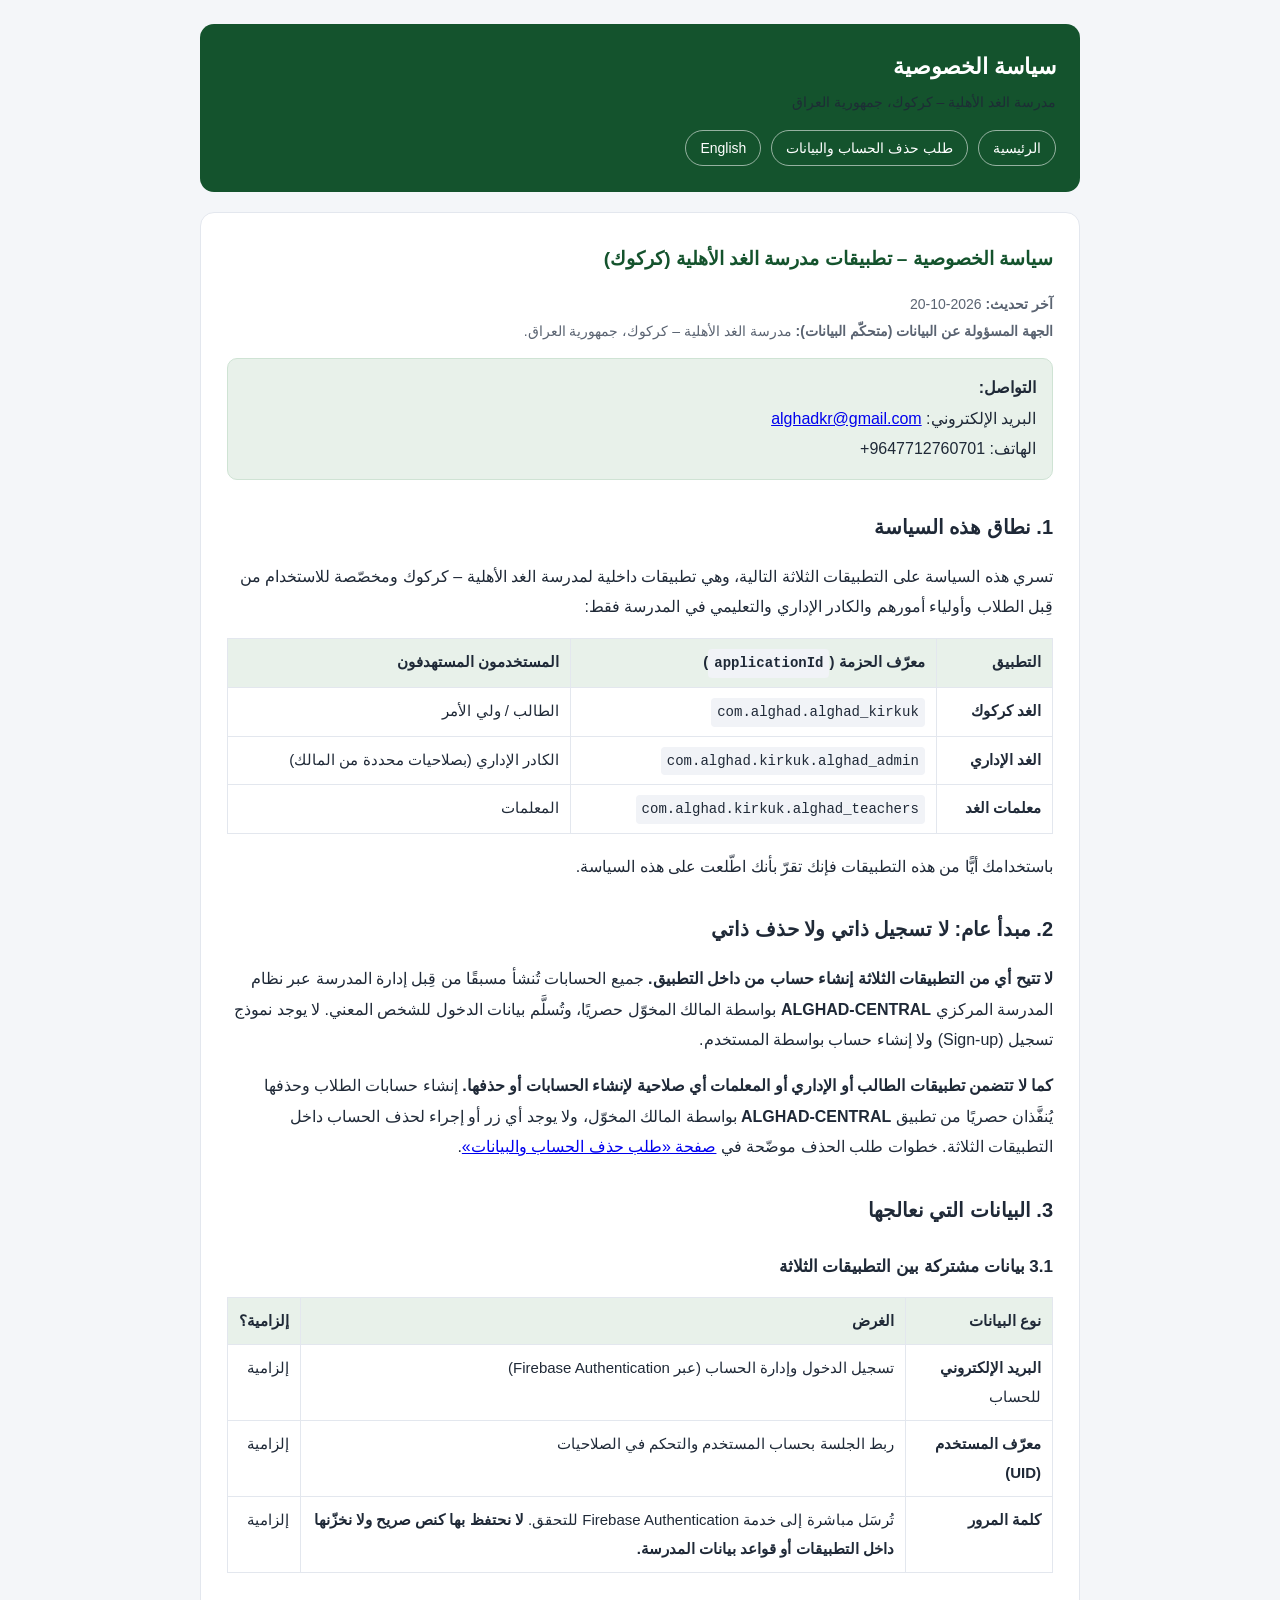
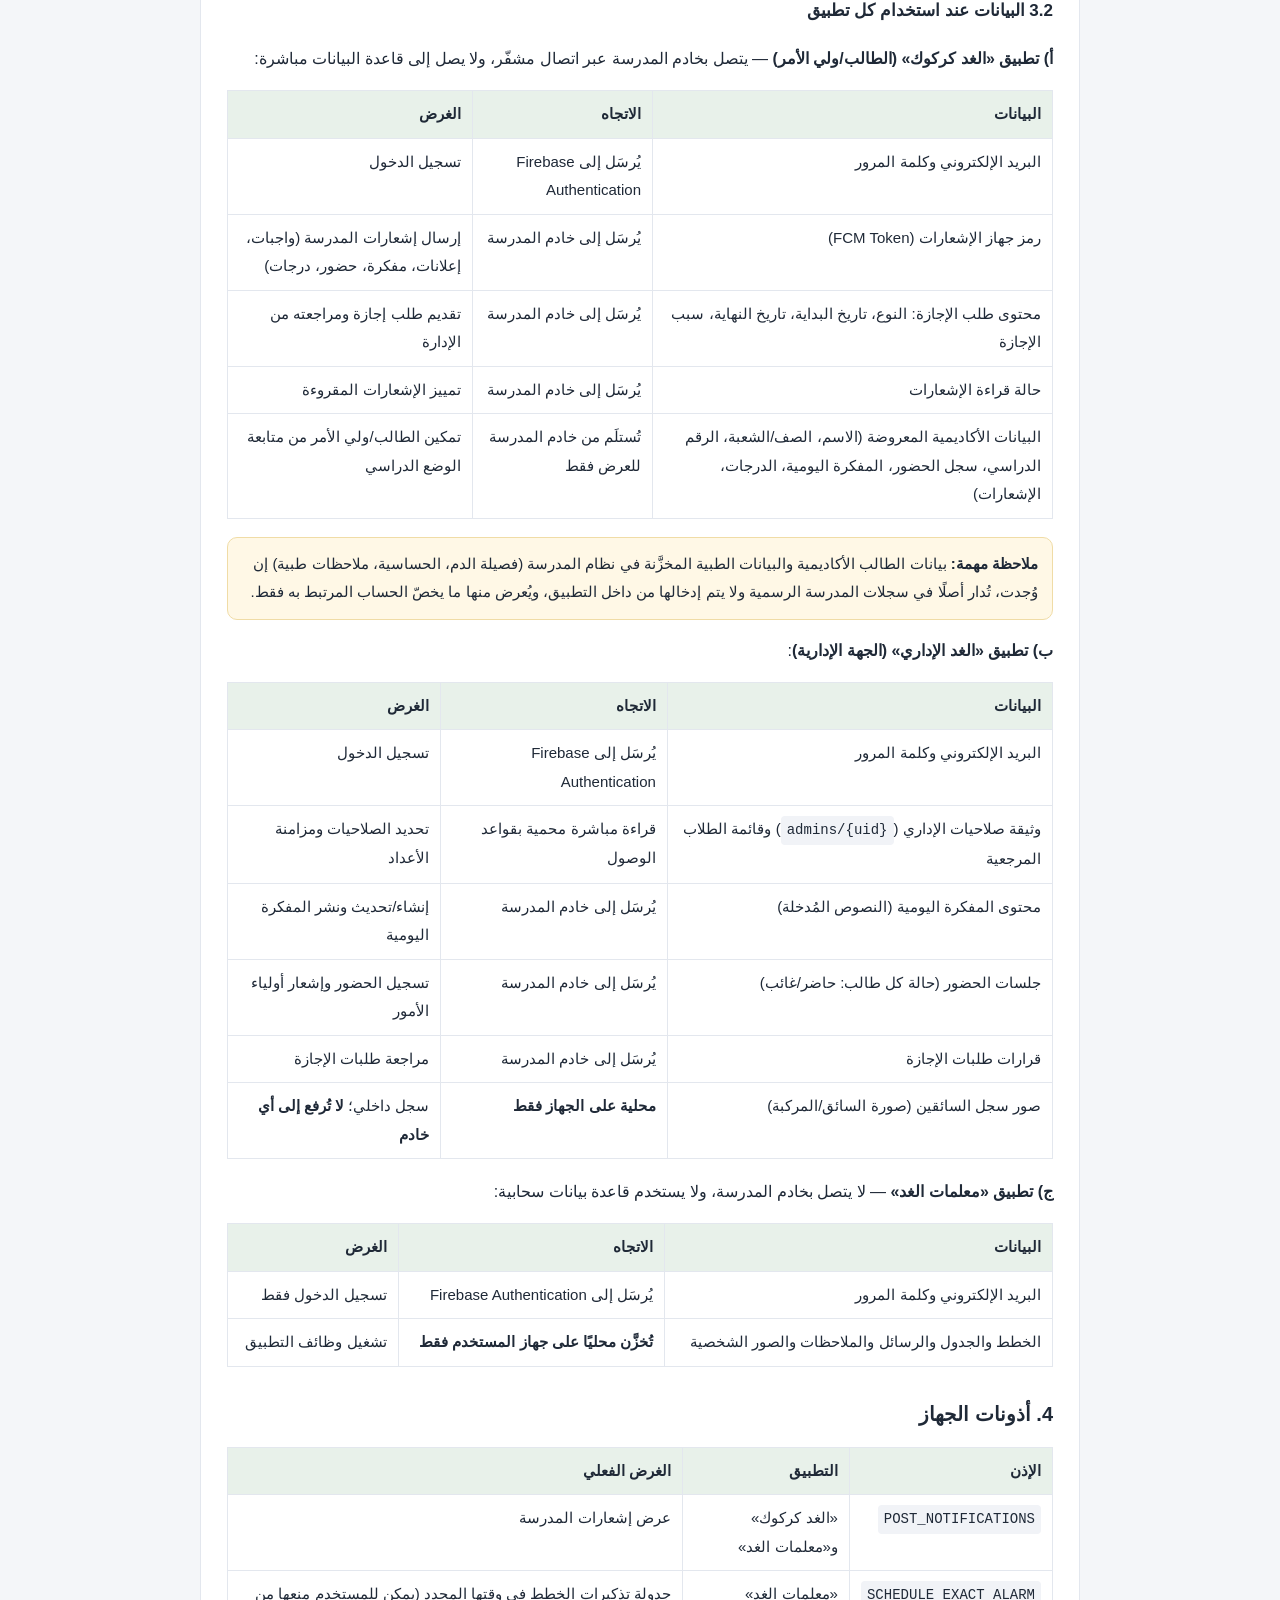
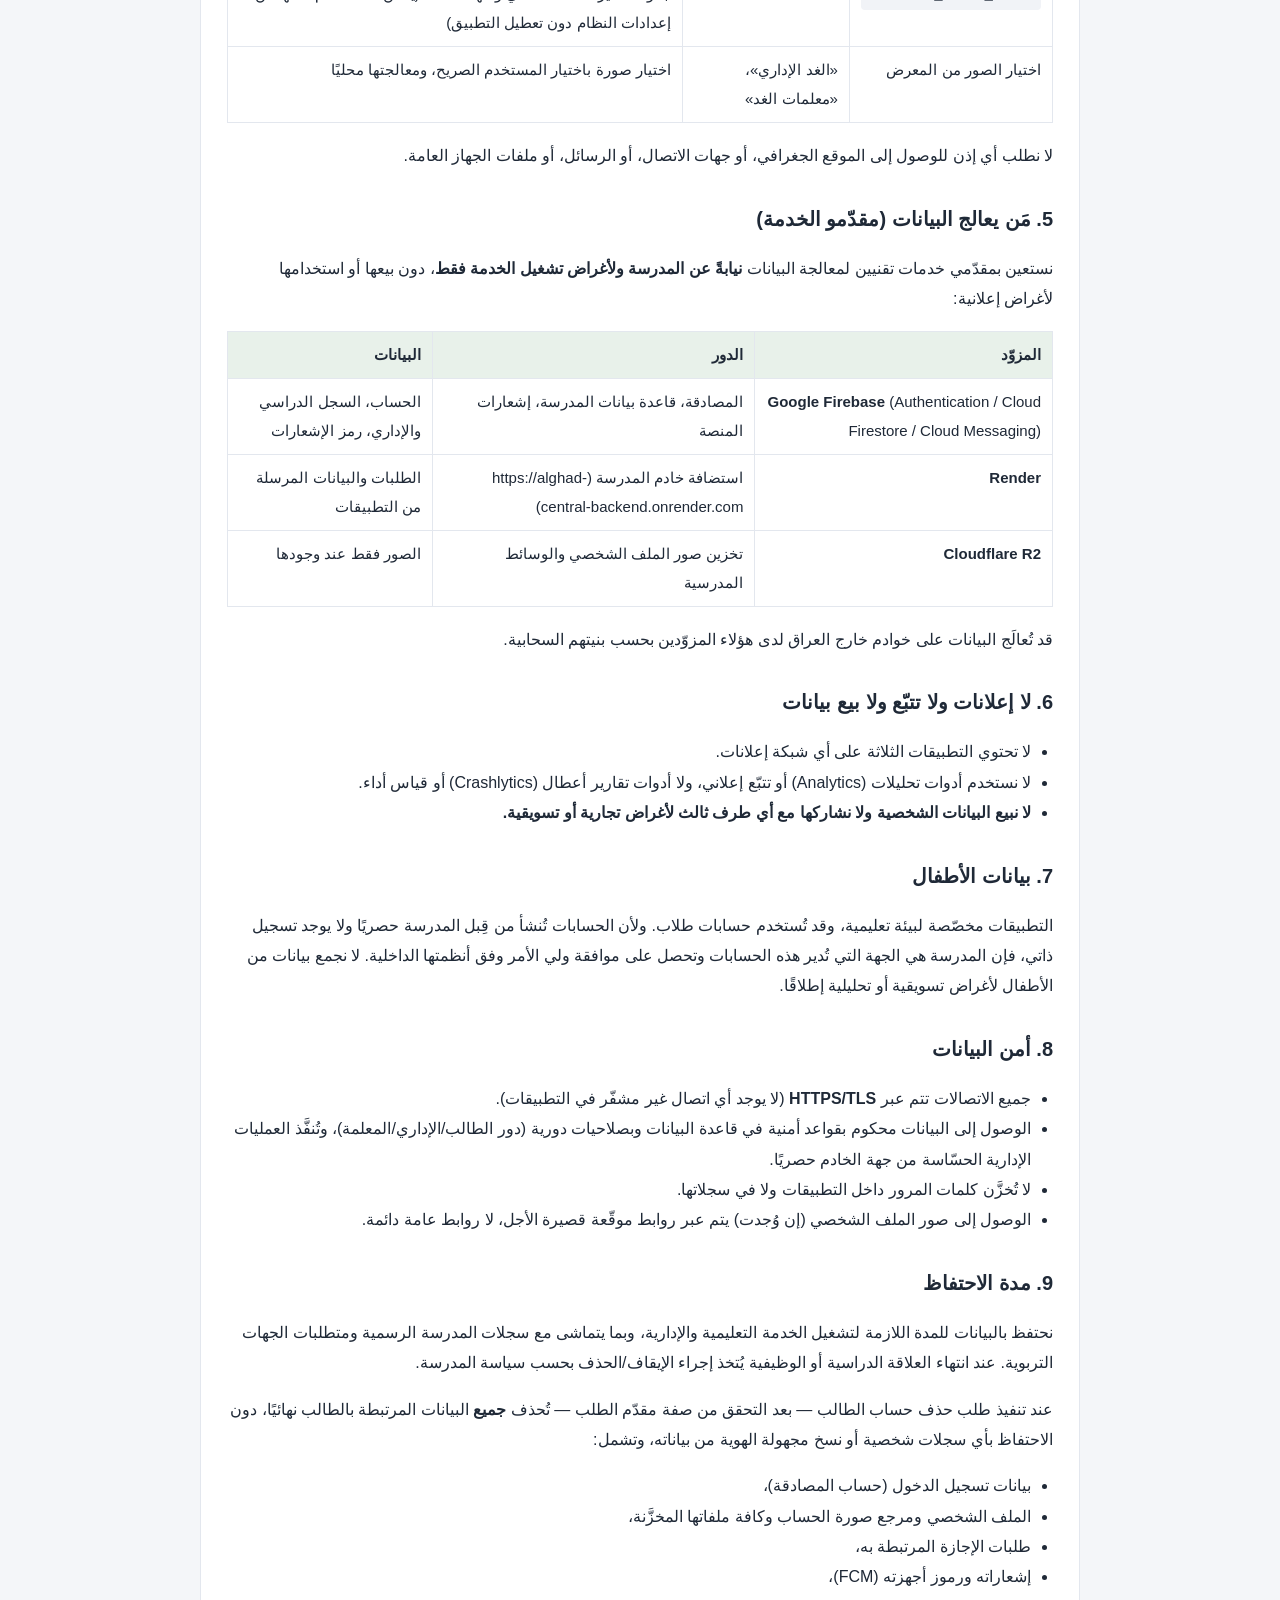
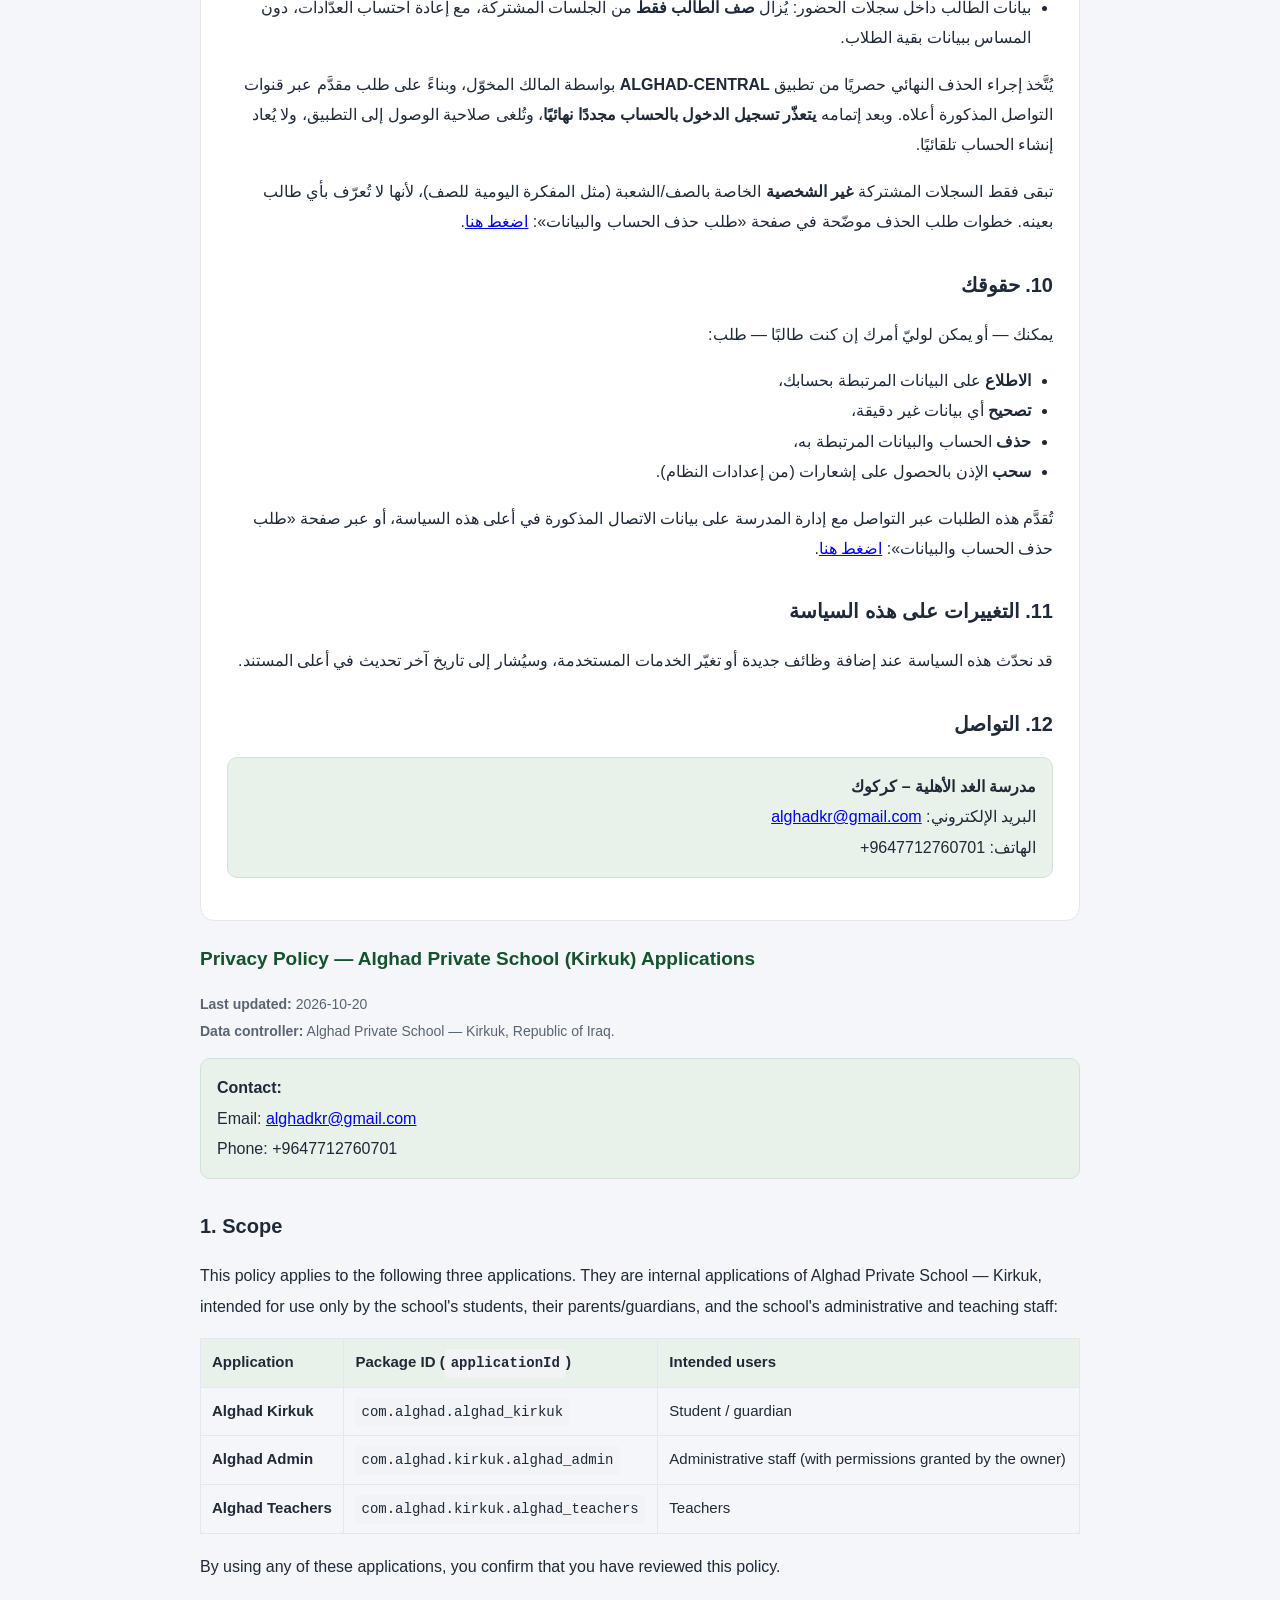
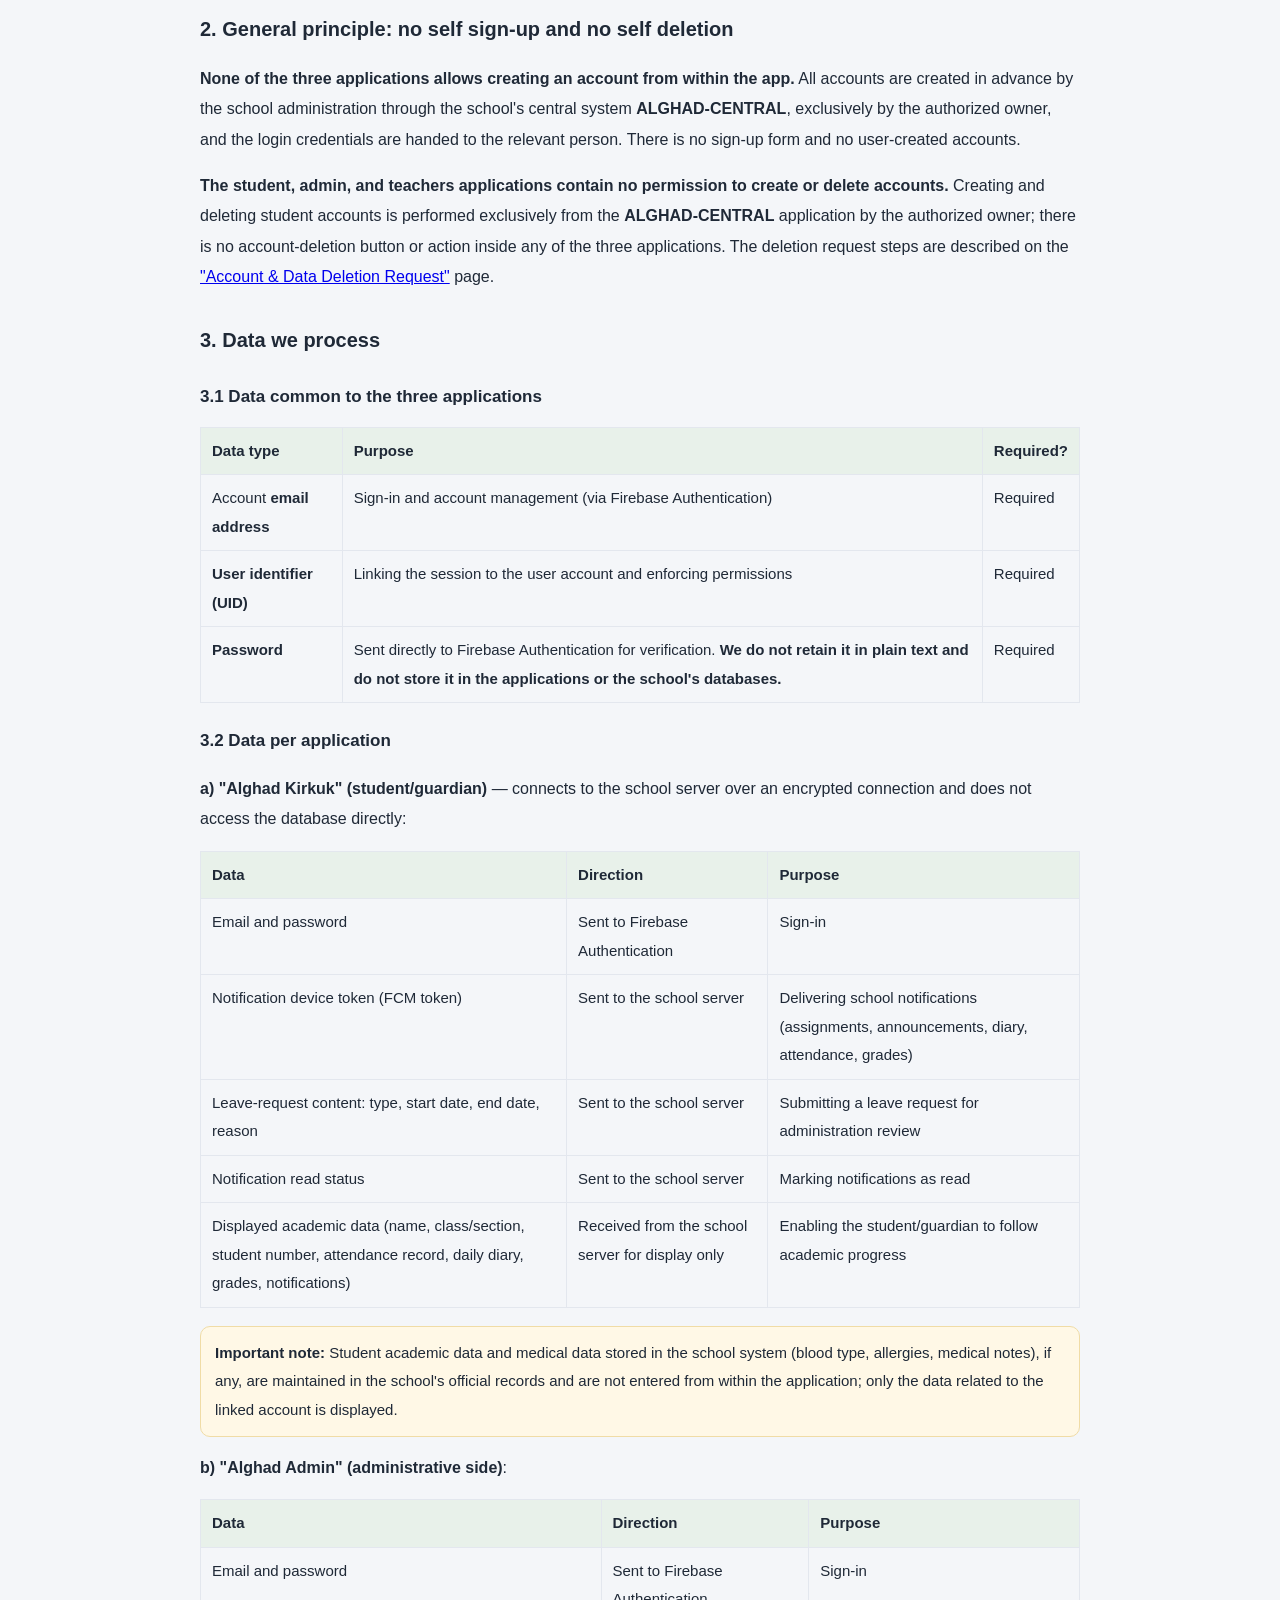
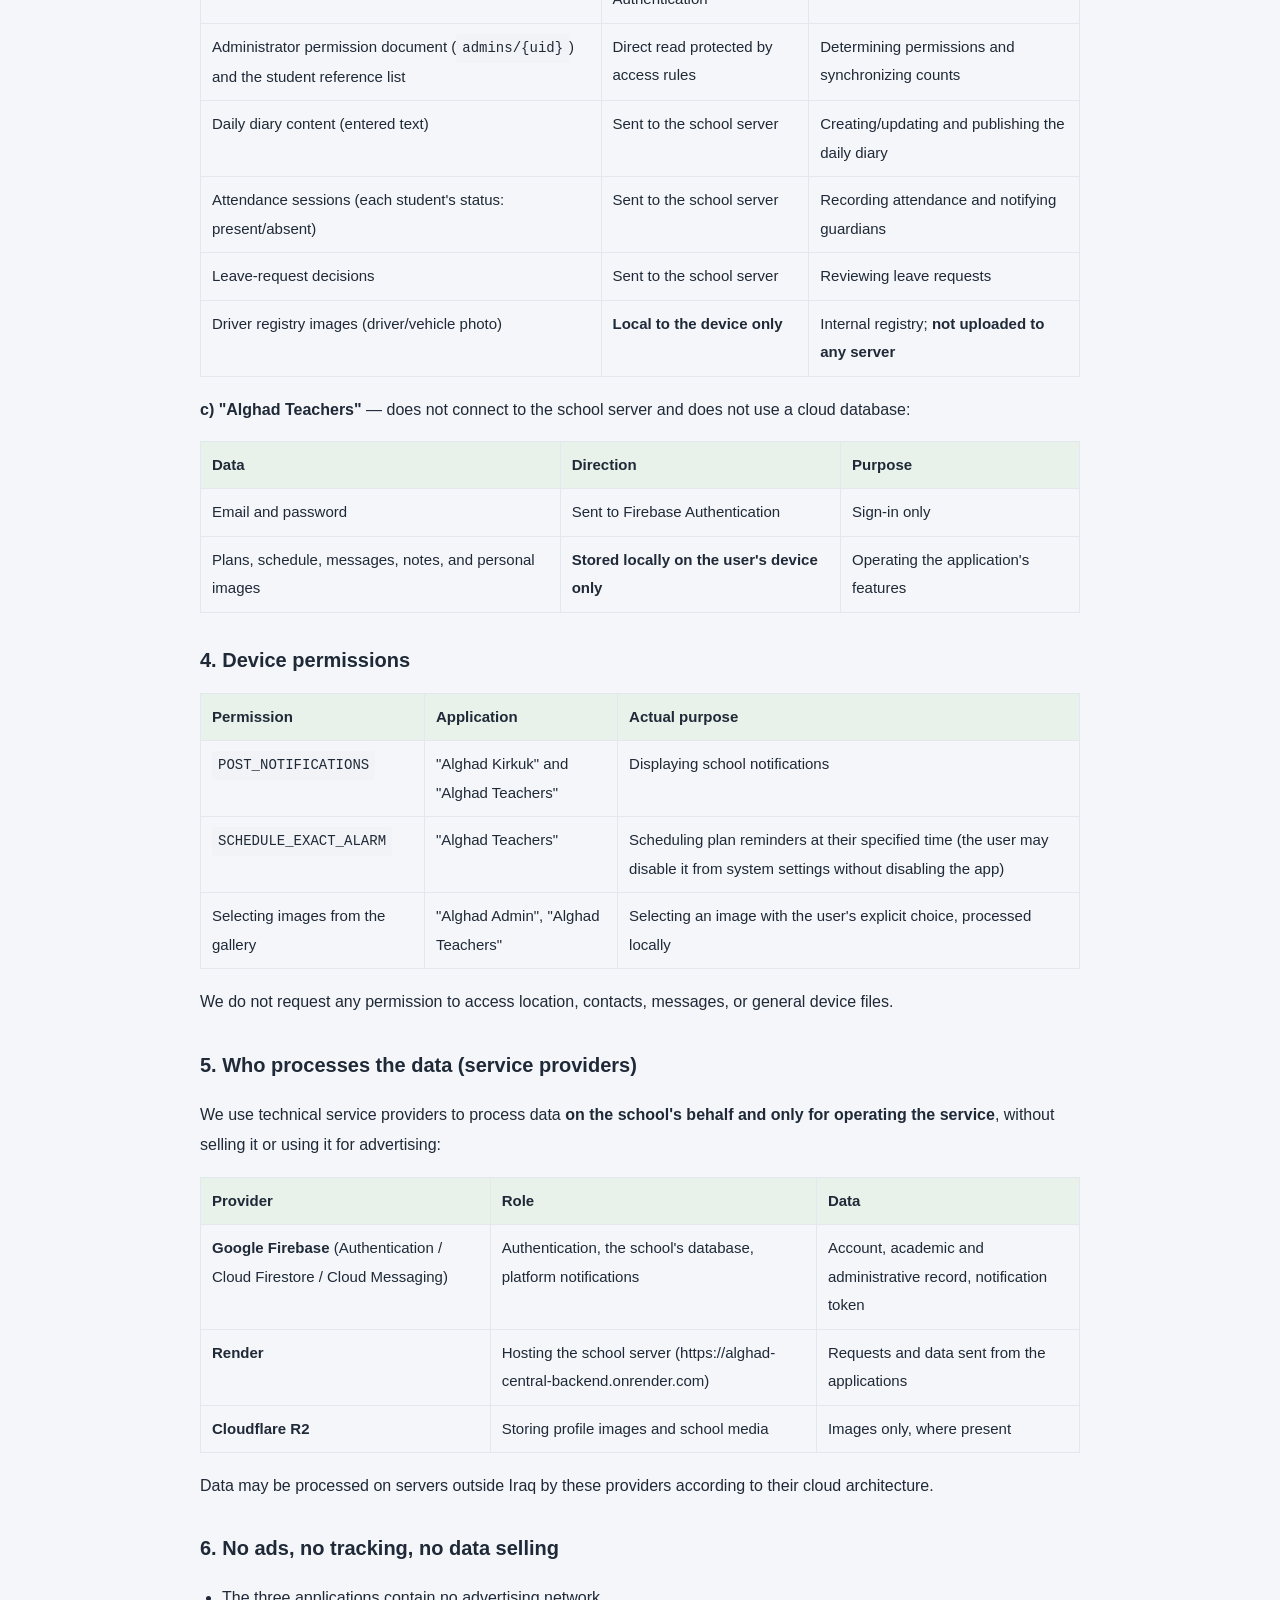
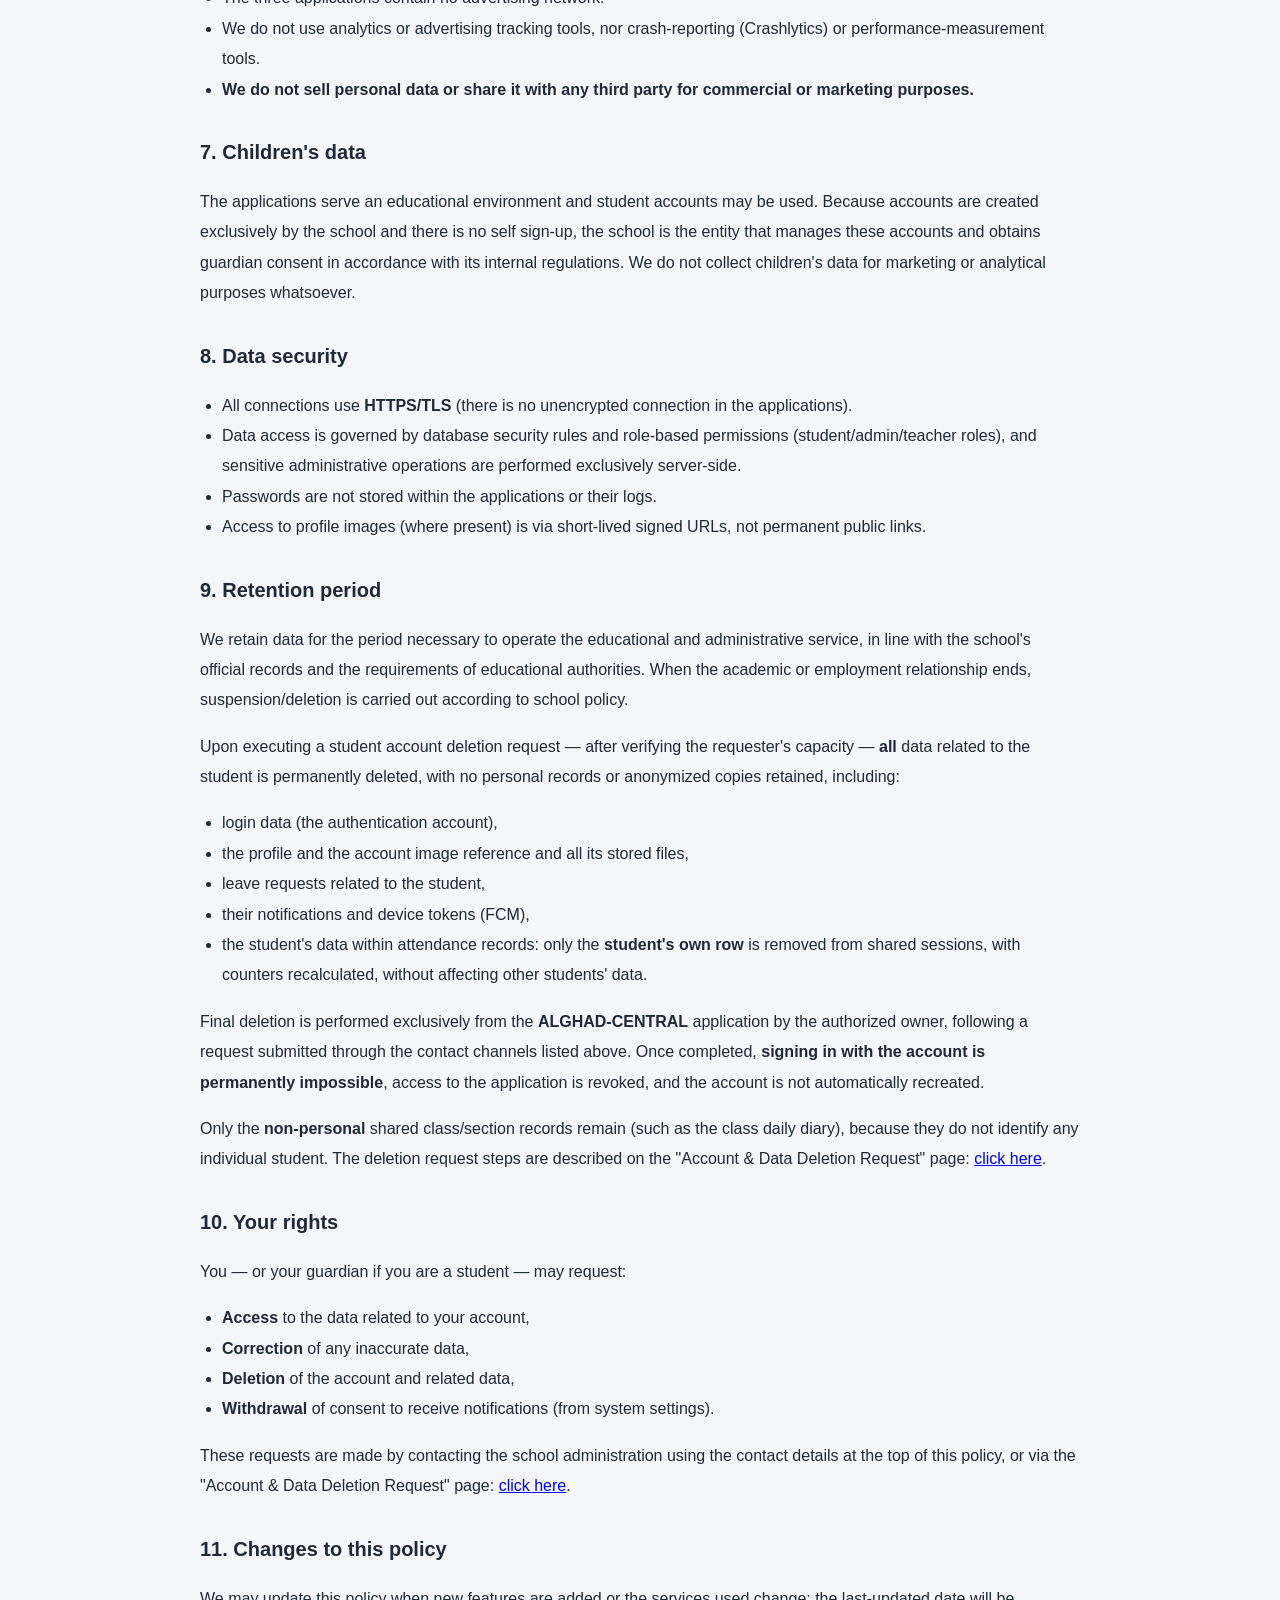
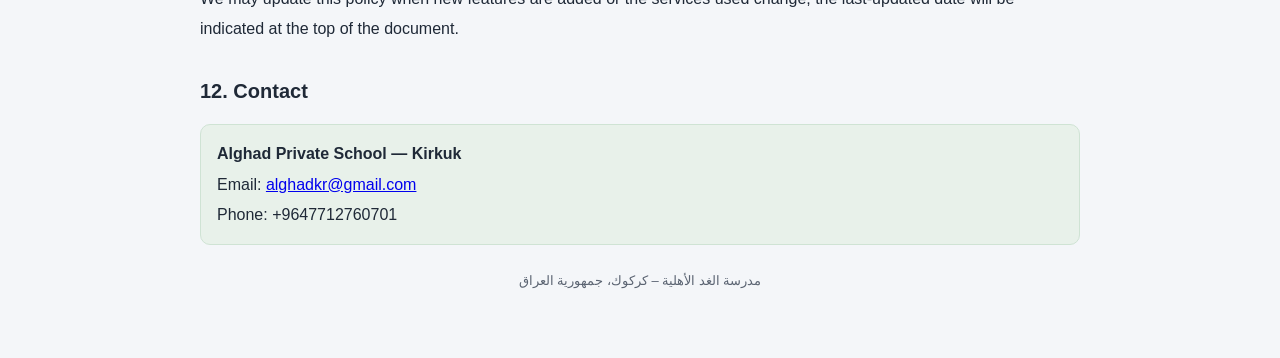
==== commit 2b8542a8: "Fill official contact details and clarify account deletion is executed only from ALGHAD-CENTRAL" ====
--- a/privacy.html
+++ b/privacy.html
@@ -29,8 +29,8 @@
     </p>
     <div class="contact">
       <strong>التواصل:</strong><br>
-      البريد الإلكتروني: <a href="mailto:[[OFFICIAL_EMAIL]]">[[OFFICIAL_EMAIL]]</a><br>
-      الهاتف: <span dir="ltr">[[OFFICIAL_PHONE]]</span>
+      البريد الإلكتروني: <a href="mailto:alghadkr@gmail.com">alghadkr@gmail.com</a><br>
+      الهاتف: <span dir="ltr">+9647712760701</span>
     </div>
 
     <h2>1. نطاق هذه السياسة</h2>
@@ -45,8 +45,9 @@
     </table>
     <p>باستخدامك أيًّا من هذه التطبيقات فإنك تقرّ بأنك اطّلعت على هذه السياسة.</p>
 
-    <h2>2. مبدأ عام: لا تسجيل ذاتي</h2>
-    <p><strong>لا تتيح أي من التطبيقات الثلاثة إنشاء حساب من داخل التطبيق.</strong> جميع الحسابات تُنشأ مسبقًا من قِبل إدارة المدرسة عبر نظام المدرسة المركزي، وتُسلَّم بيانات الدخول للشخص المعني. لا يوجد نموذج تسجيل (Sign-up) ولا إنشاء حساب بواسطة المستخدم.</p>
+    <h2>2. مبدأ عام: لا تسجيل ذاتي ولا حذف ذاتي</h2>
+    <p><strong>لا تتيح أي من التطبيقات الثلاثة إنشاء حساب من داخل التطبيق.</strong> جميع الحسابات تُنشأ مسبقًا من قِبل إدارة المدرسة عبر نظام المدرسة المركزي <strong>ALGHAD-CENTRAL</strong> بواسطة المالك المخوّل حصريًا، وتُسلَّم بيانات الدخول للشخص المعني. لا يوجد نموذج تسجيل (Sign-up) ولا إنشاء حساب بواسطة المستخدم.</p>
+    <p><strong>كما لا تتضمن تطبيقات الطالب أو الإداري أو المعلمات أي صلاحية لإنشاء الحسابات أو حذفها.</strong> إنشاء حسابات الطلاب وحذفها يُنفَّذان حصريًا من تطبيق <strong>ALGHAD-CENTRAL</strong> بواسطة المالك المخوّل، ولا يوجد أي زر أو إجراء لحذف الحساب داخل التطبيقات الثلاثة. خطوات طلب الحذف موضّحة في <a href="data-deletion.html">صفحة «طلب حذف الحساب والبيانات»</a>.</p>
 
     <h2>3. البيانات التي نعالجها</h2>
 
@@ -149,6 +150,7 @@
       <li>إشعاراته ورموز أجهزته (FCM)،</li>
       <li>بيانات الطالب داخل سجلات الحضور: يُزال <strong>صف الطالب فقط</strong> من الجلسات المشتركة، مع إعادة احتساب العدّادات، دون المساس ببيانات بقية الطلاب.</li>
     </ul>
+    <p>يُتَّخذ إجراء الحذف النهائي حصريًا من تطبيق <strong>ALGHAD-CENTRAL</strong> بواسطة المالك المخوّل، وبناءً على طلب مقدَّم عبر قنوات التواصل المذكورة أعلاه. وبعد إتمامه <strong>يتعذّر تسجيل الدخول بالحساب مجددًا نهائيًا</strong>، وتُلغى صلاحية الوصول إلى التطبيق، ولا يُعاد إنشاء الحساب تلقائيًا.</p>
     <p>تبقى فقط السجلات المشتركة <strong>غير الشخصية</strong> الخاصة بالصف/الشعبة (مثل المفكرة اليومية للصف)، لأنها لا تُعرّف بأي طالب بعينه. خطوات طلب الحذف موضّحة في صفحة «طلب حذف الحساب والبيانات»: <a href="data-deletion.html">اضغط هنا</a>.</p>
 
     <h2>10. حقوقك</h2>
@@ -167,8 +169,8 @@
     <h2>12. التواصل</h2>
     <div class="contact">
       <strong>مدرسة الغد الأهلية – كركوك</strong><br>
-      البريد الإلكتروني: <a href="mailto:[[OFFICIAL_EMAIL]]">[[OFFICIAL_EMAIL]]</a><br>
-      الهاتف: <span dir="ltr">[[OFFICIAL_PHONE]]</span>
+      البريد الإلكتروني: <a href="mailto:alghadkr@gmail.com">alghadkr@gmail.com</a><br>
+      الهاتف: <span dir="ltr">+9647712760701</span>
     </div>
   </main>
 
@@ -181,8 +183,8 @@
     </p>
     <div class="contact">
       <strong>Contact:</strong><br>
-      Email: <a href="mailto:[[OFFICIAL_EMAIL]]">[[OFFICIAL_EMAIL]]</a><br>
-      Phone: <span dir="ltr">[[OFFICIAL_PHONE]]</span>
+      Email: <a href="mailto:alghadkr@gmail.com">alghadkr@gmail.com</a><br>
+      Phone: <span dir="ltr">+9647712760701</span>
     </div>
 
     <h2>1. Scope</h2>
@@ -197,8 +199,9 @@
     </table>
     <p>By using any of these applications, you confirm that you have reviewed this policy.</p>
 
-    <h2>2. General principle: no self sign-up</h2>
-    <p><strong>None of the three applications allows creating an account from within the app.</strong> All accounts are created in advance by the school administration through the school's central system, and the login credentials are handed to the relevant person. There is no sign-up form and no user-created accounts.</p>
+    <h2>2. General principle: no self sign-up and no self deletion</h2>
+    <p><strong>None of the three applications allows creating an account from within the app.</strong> All accounts are created in advance by the school administration through the school's central system <strong>ALGHAD-CENTRAL</strong>, exclusively by the authorized owner, and the login credentials are handed to the relevant person. There is no sign-up form and no user-created accounts.</p>
+    <p><strong>The student, admin, and teachers applications contain no permission to create or delete accounts.</strong> Creating and deleting student accounts is performed exclusively from the <strong>ALGHAD-CENTRAL</strong> application by the authorized owner; there is no account-deletion button or action inside any of the three applications. The deletion request steps are described on the <a href="data-deletion.html#en">"Account &amp; Data Deletion Request"</a> page.</p>
 
     <h2>3. Data we process</h2>
 
@@ -301,6 +304,7 @@
       <li>their notifications and device tokens (FCM),</li>
       <li>the student's data within attendance records: only the <strong>student's own row</strong> is removed from shared sessions, with counters recalculated, without affecting other students' data.</li>
     </ul>
+    <p>Final deletion is performed exclusively from the <strong>ALGHAD-CENTRAL</strong> application by the authorized owner, following a request submitted through the contact channels listed above. Once completed, <strong>signing in with the account is permanently impossible</strong>, access to the application is revoked, and the account is not automatically recreated.</p>
     <p>Only the <strong>non-personal</strong> shared class/section records remain (such as the class daily diary), because they do not identify any individual student. The deletion request steps are described on the "Account &amp; Data Deletion Request" page: <a href="data-deletion.html#en">click here</a>.</p>
 
     <h2>10. Your rights</h2>
@@ -319,8 +323,8 @@
     <h2>12. Contact</h2>
     <div class="contact">
       <strong>Alghad Private School — Kirkuk</strong><br>
-      Email: <a href="mailto:[[OFFICIAL_EMAIL]]">[[OFFICIAL_EMAIL]]</a><br>
-      Phone: <span dir="ltr">[[OFFICIAL_PHONE]]</span>
+      Email: <a href="mailto:alghadkr@gmail.com">alghadkr@gmail.com</a><br>
+      Phone: <span dir="ltr">+9647712760701</span>
     </div>
   </section>
 
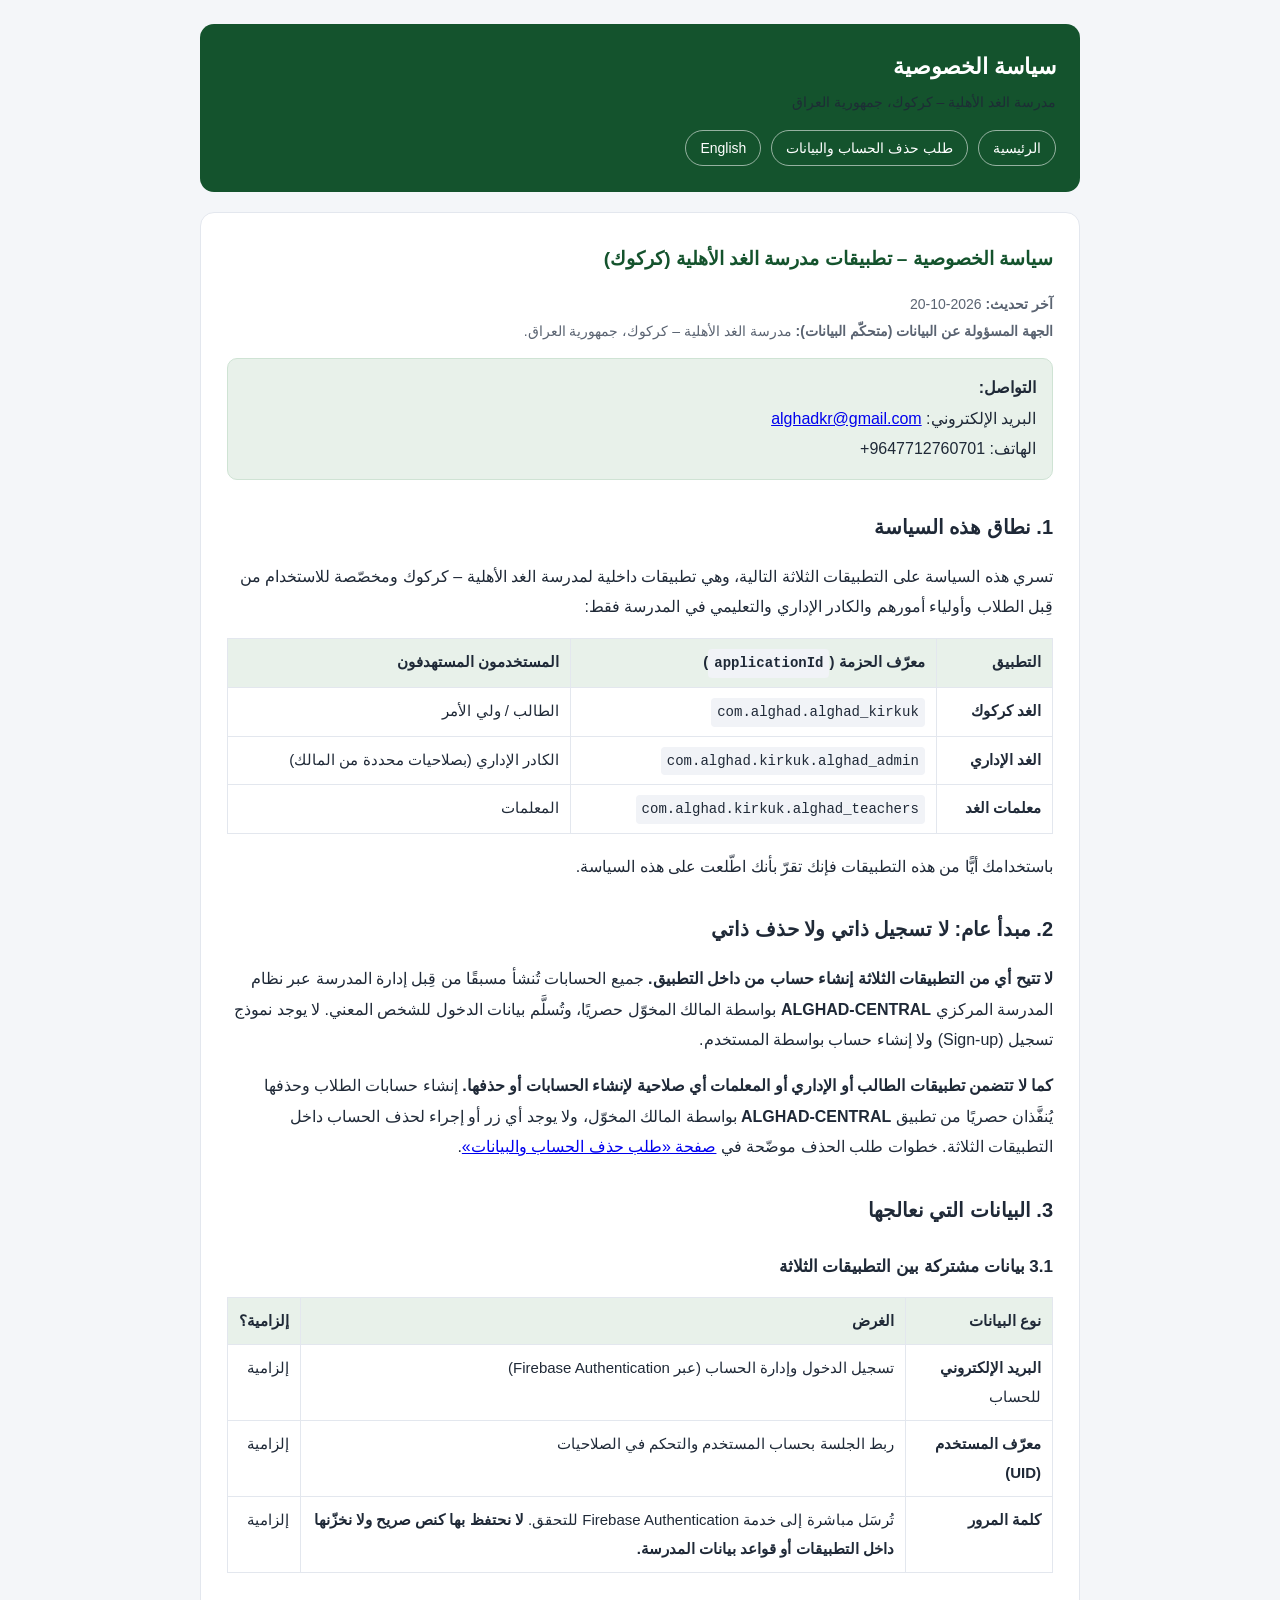
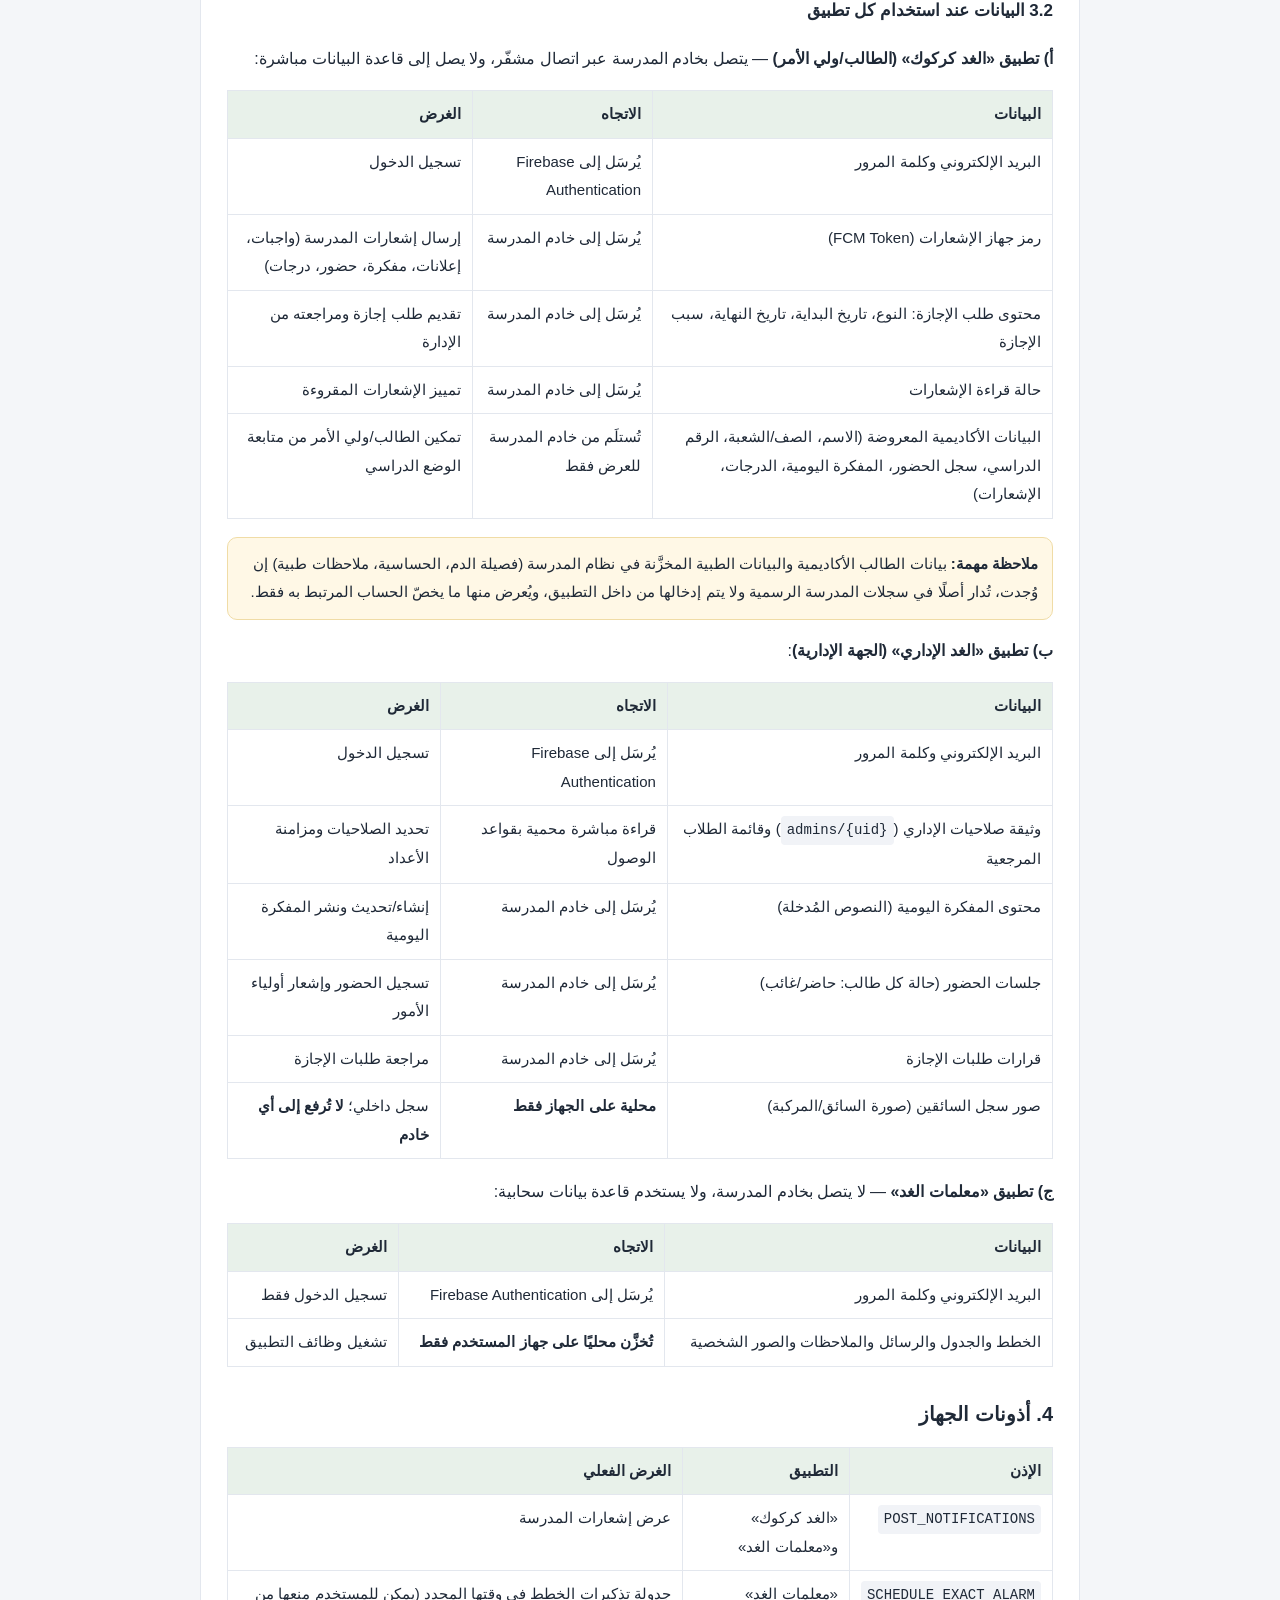
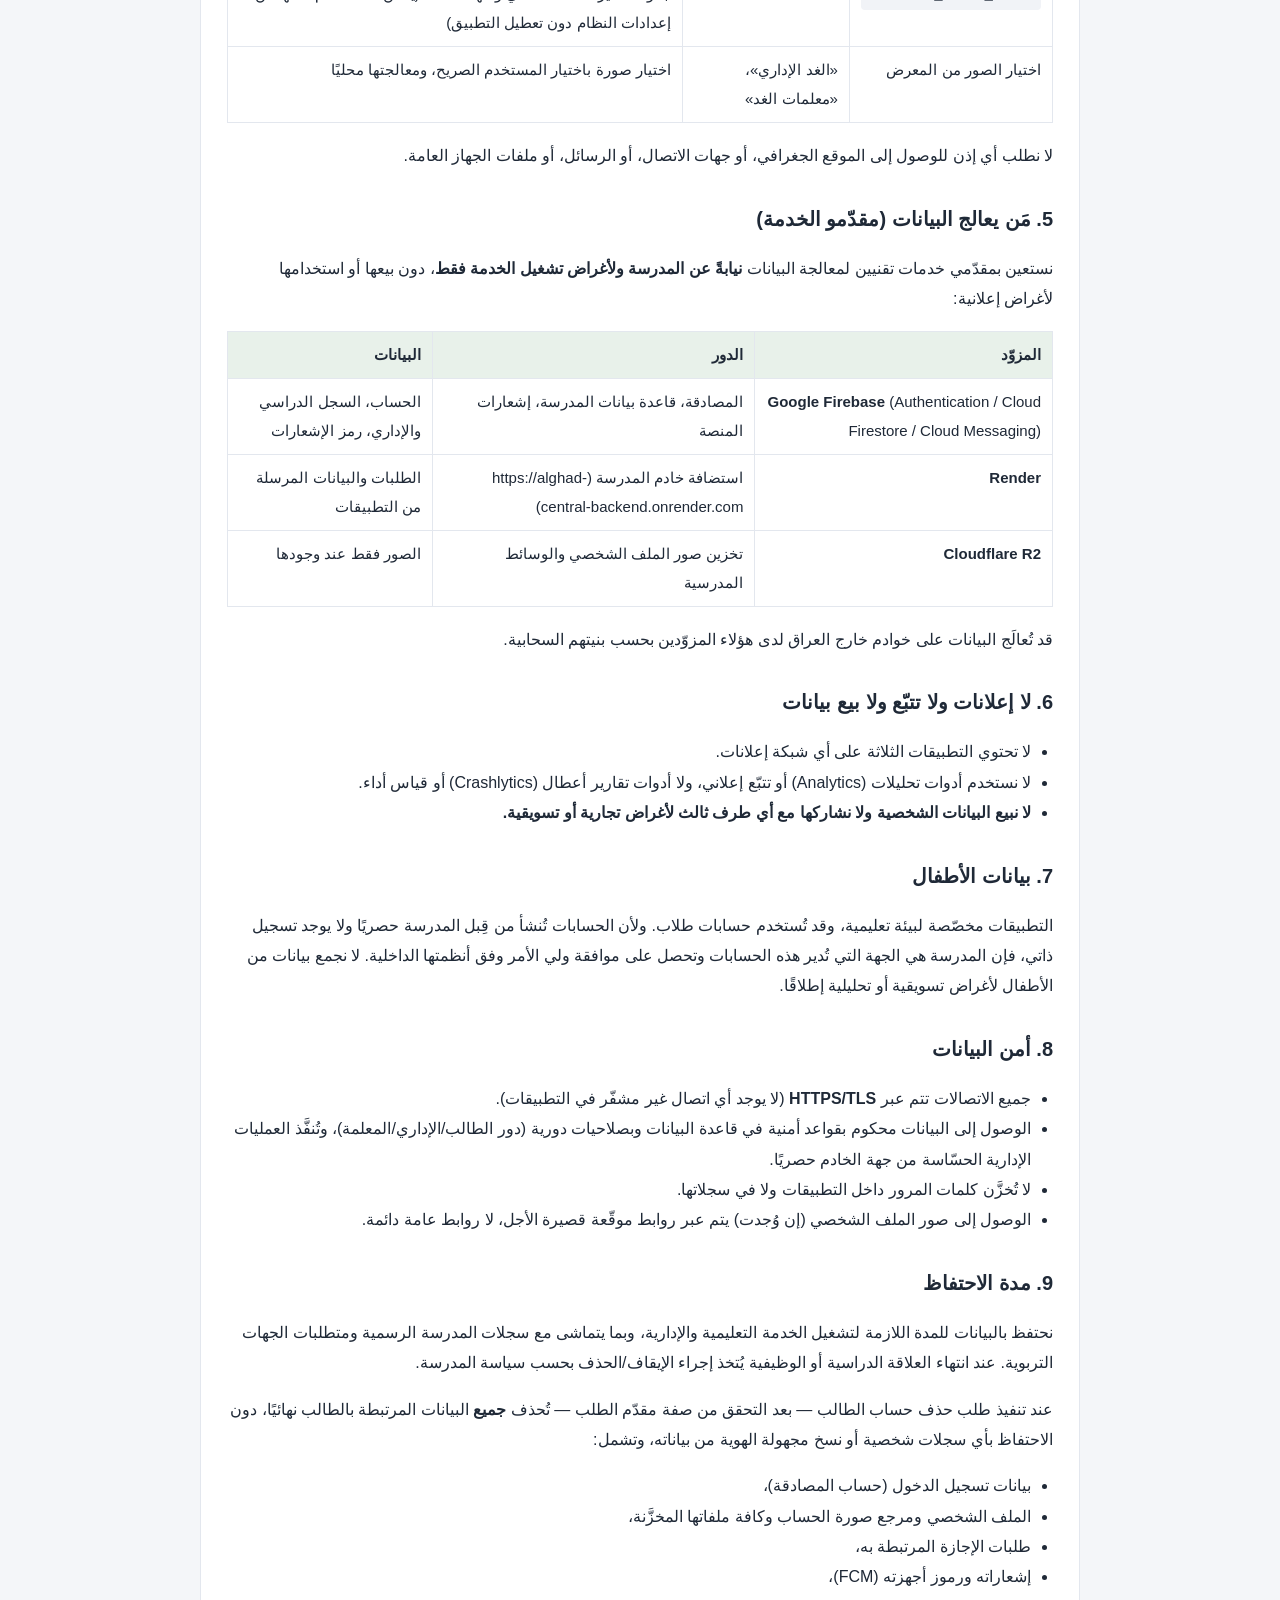
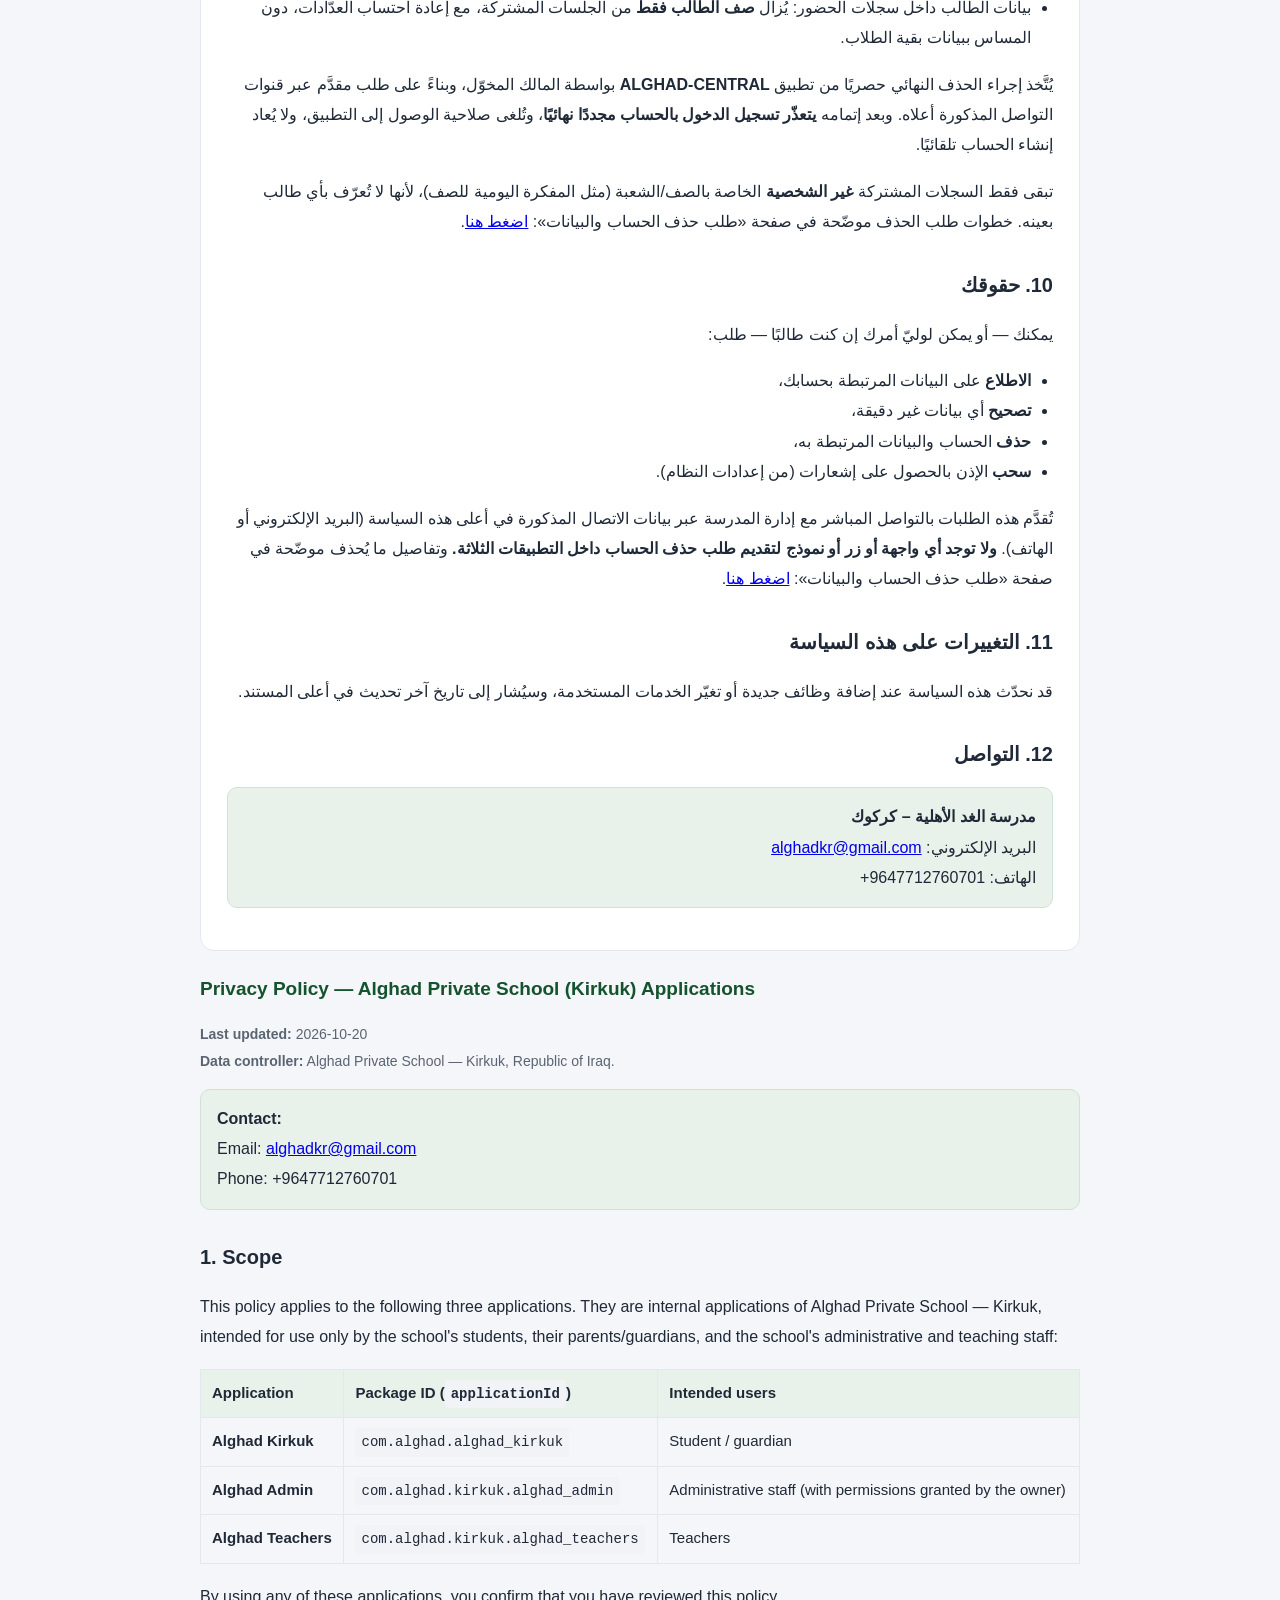
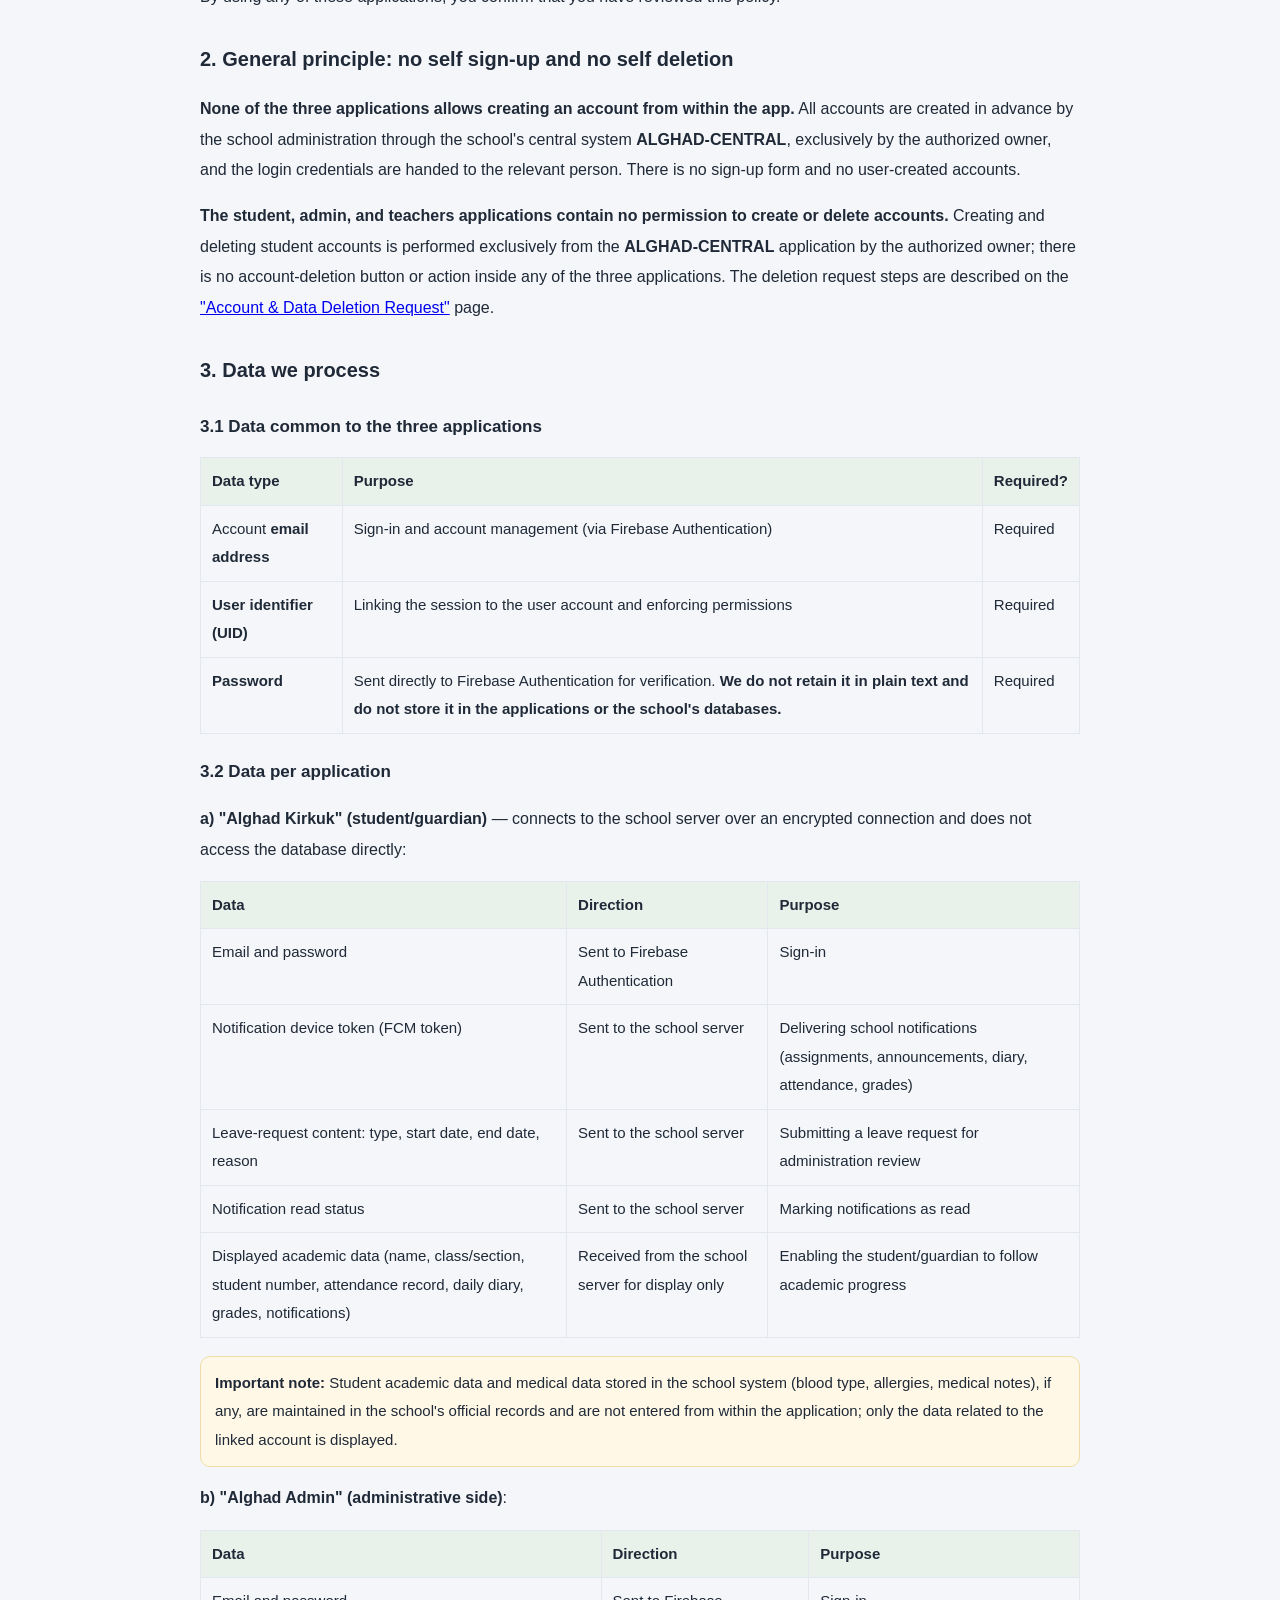
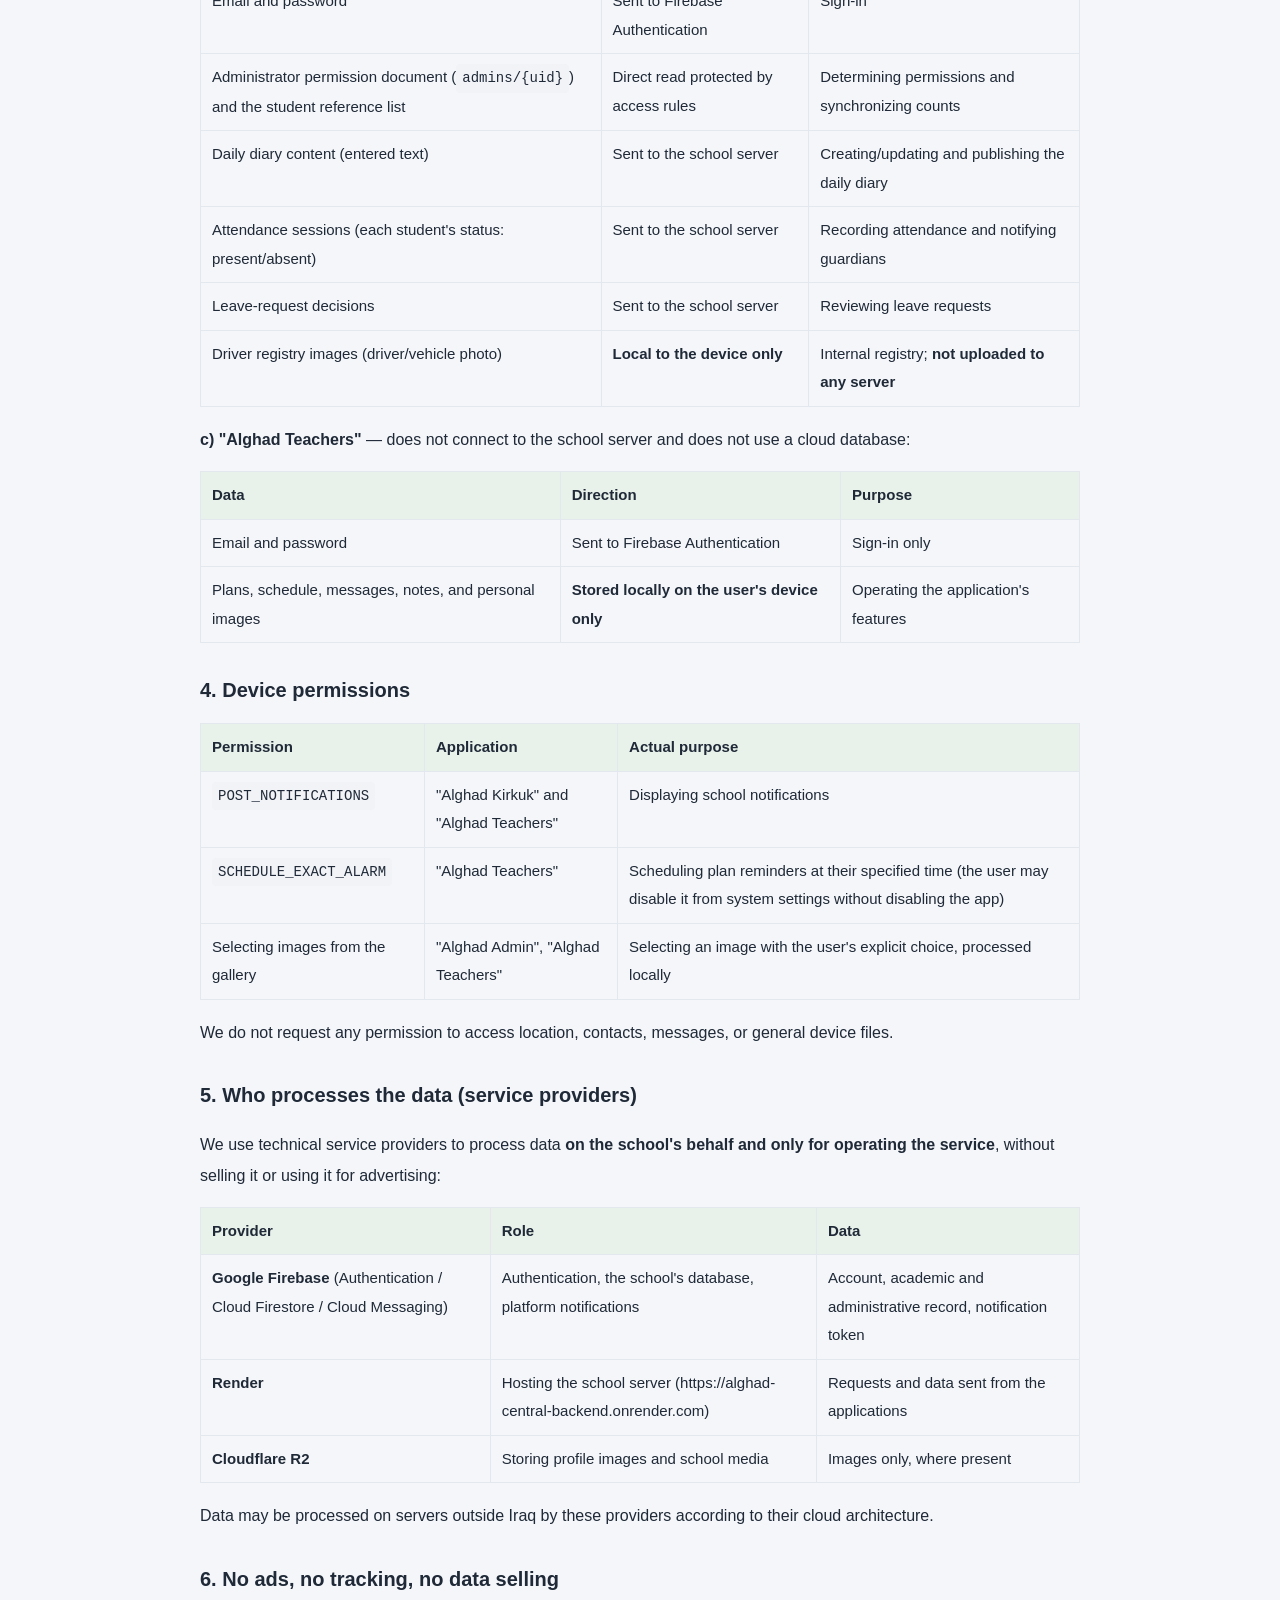
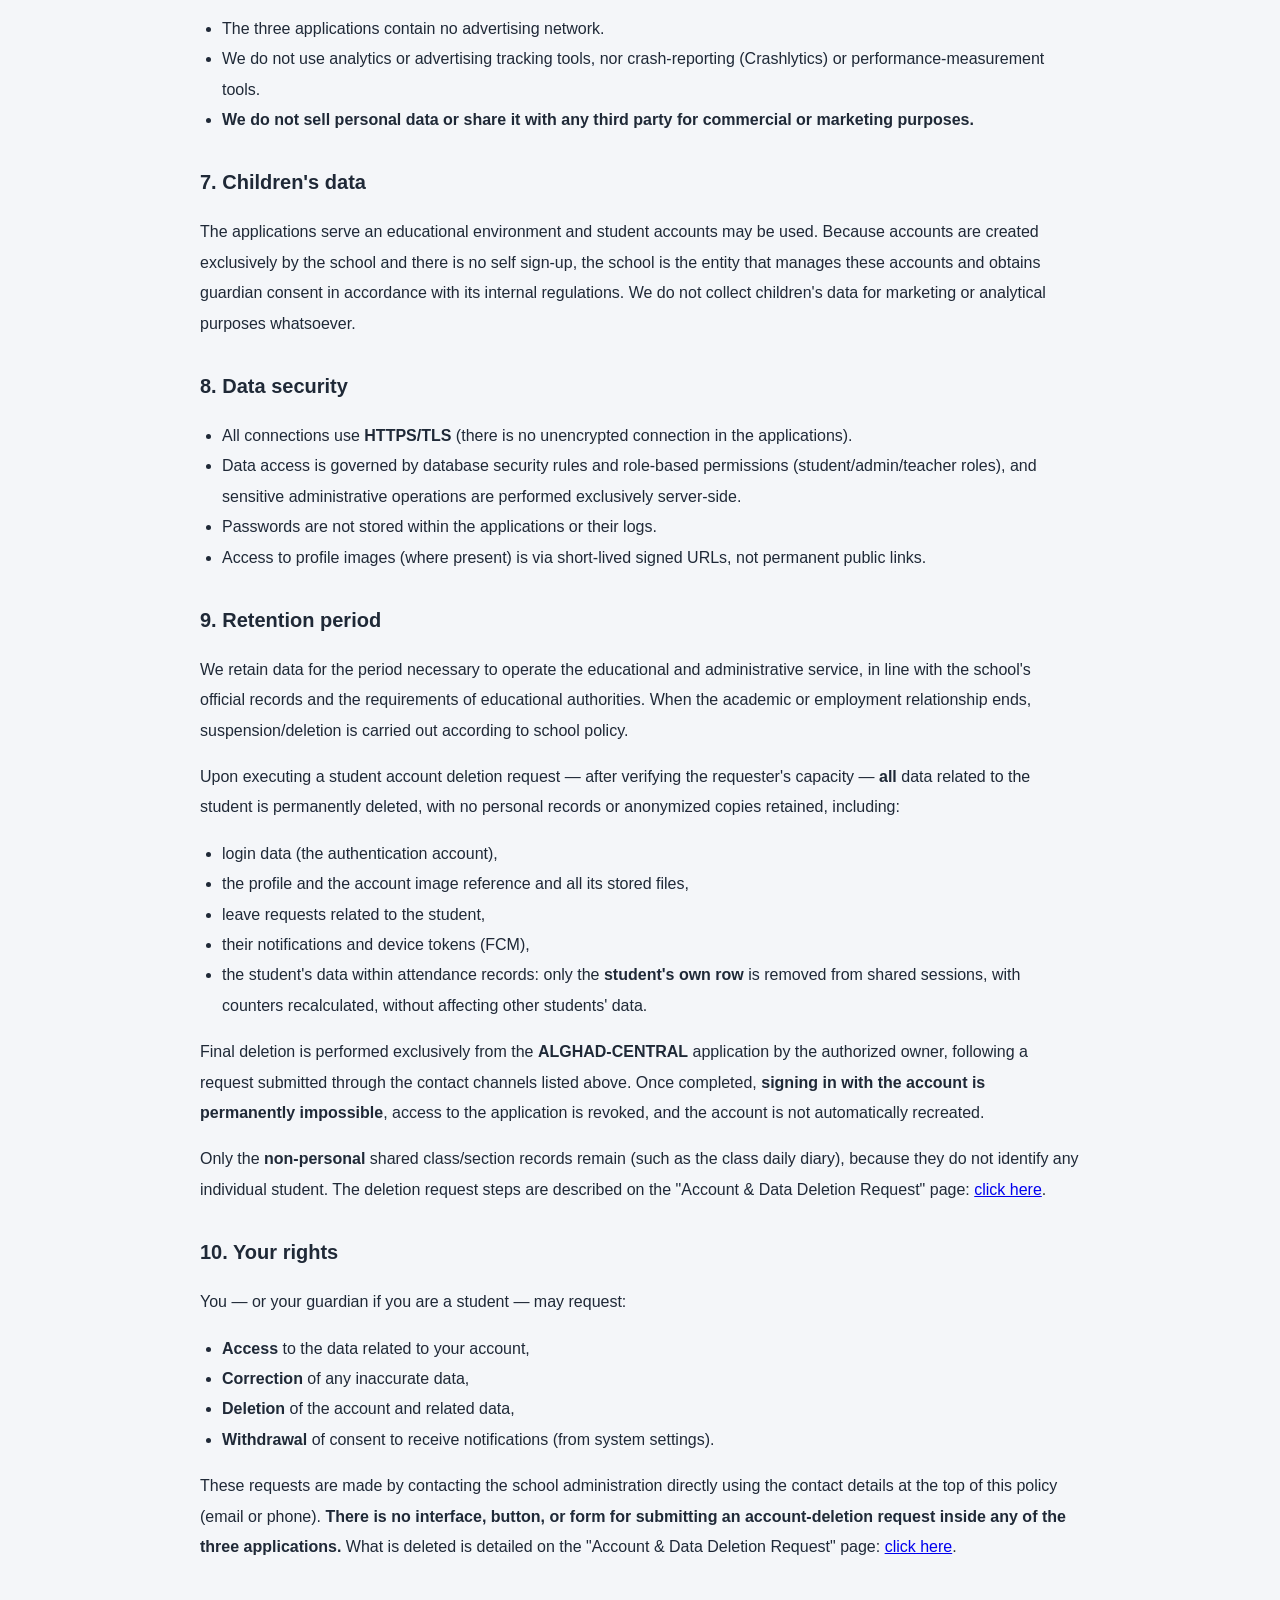
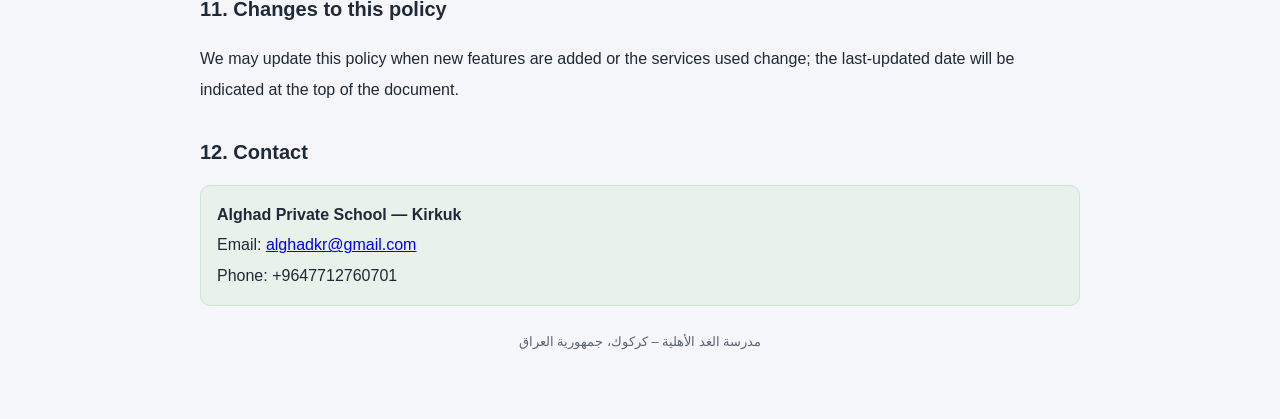
==== commit bc941a98: "State explicitly that the three apps contain no account-deletion UI, button or form" ====
--- a/privacy.html
+++ b/privacy.html
@@ -161,7 +161,7 @@
       <li><strong>حذف</strong> الحساب والبيانات المرتبطة به،</li>
       <li><strong>سحب</strong> الإذن بالحصول على إشعارات (من إعدادات النظام).</li>
     </ul>
-    <p>تُقدَّم هذه الطلبات عبر التواصل مع إدارة المدرسة على بيانات الاتصال المذكورة في أعلى هذه السياسة، أو عبر صفحة «طلب حذف الحساب والبيانات»: <a href="data-deletion.html">اضغط هنا</a>.</p>
+    <p>تُقدَّم هذه الطلبات بالتواصل المباشر مع إدارة المدرسة عبر بيانات الاتصال المذكورة في أعلى هذه السياسة (البريد الإلكتروني أو الهاتف). <strong>ولا توجد أي واجهة أو زر أو نموذج لتقديم طلب حذف الحساب داخل التطبيقات الثلاثة.</strong> وتفاصيل ما يُحذف موضّحة في صفحة «طلب حذف الحساب والبيانات»: <a href="data-deletion.html">اضغط هنا</a>.</p>
 
     <h2>11. التغييرات على هذه السياسة</h2>
     <p>قد نحدّث هذه السياسة عند إضافة وظائف جديدة أو تغيّر الخدمات المستخدمة، وسيُشار إلى تاريخ آخر تحديث في أعلى المستند.</p>
@@ -315,7 +315,7 @@
       <li><strong>Deletion</strong> of the account and related data,</li>
       <li><strong>Withdrawal</strong> of consent to receive notifications (from system settings).</li>
     </ul>
-    <p>These requests are made by contacting the school administration using the contact details at the top of this policy, or via the "Account &amp; Data Deletion Request" page: <a href="data-deletion.html#en">click here</a>.</p>
+    <p>These requests are made by contacting the school administration directly using the contact details at the top of this policy (email or phone). <strong>There is no interface, button, or form for submitting an account-deletion request inside any of the three applications.</strong> What is deleted is detailed on the "Account &amp; Data Deletion Request" page: <a href="data-deletion.html#en">click here</a>.</p>
 
     <h2>11. Changes to this policy</h2>
     <p>We may update this policy when new features are added or the services used change; the last-updated date will be indicated at the top of the document.</p>
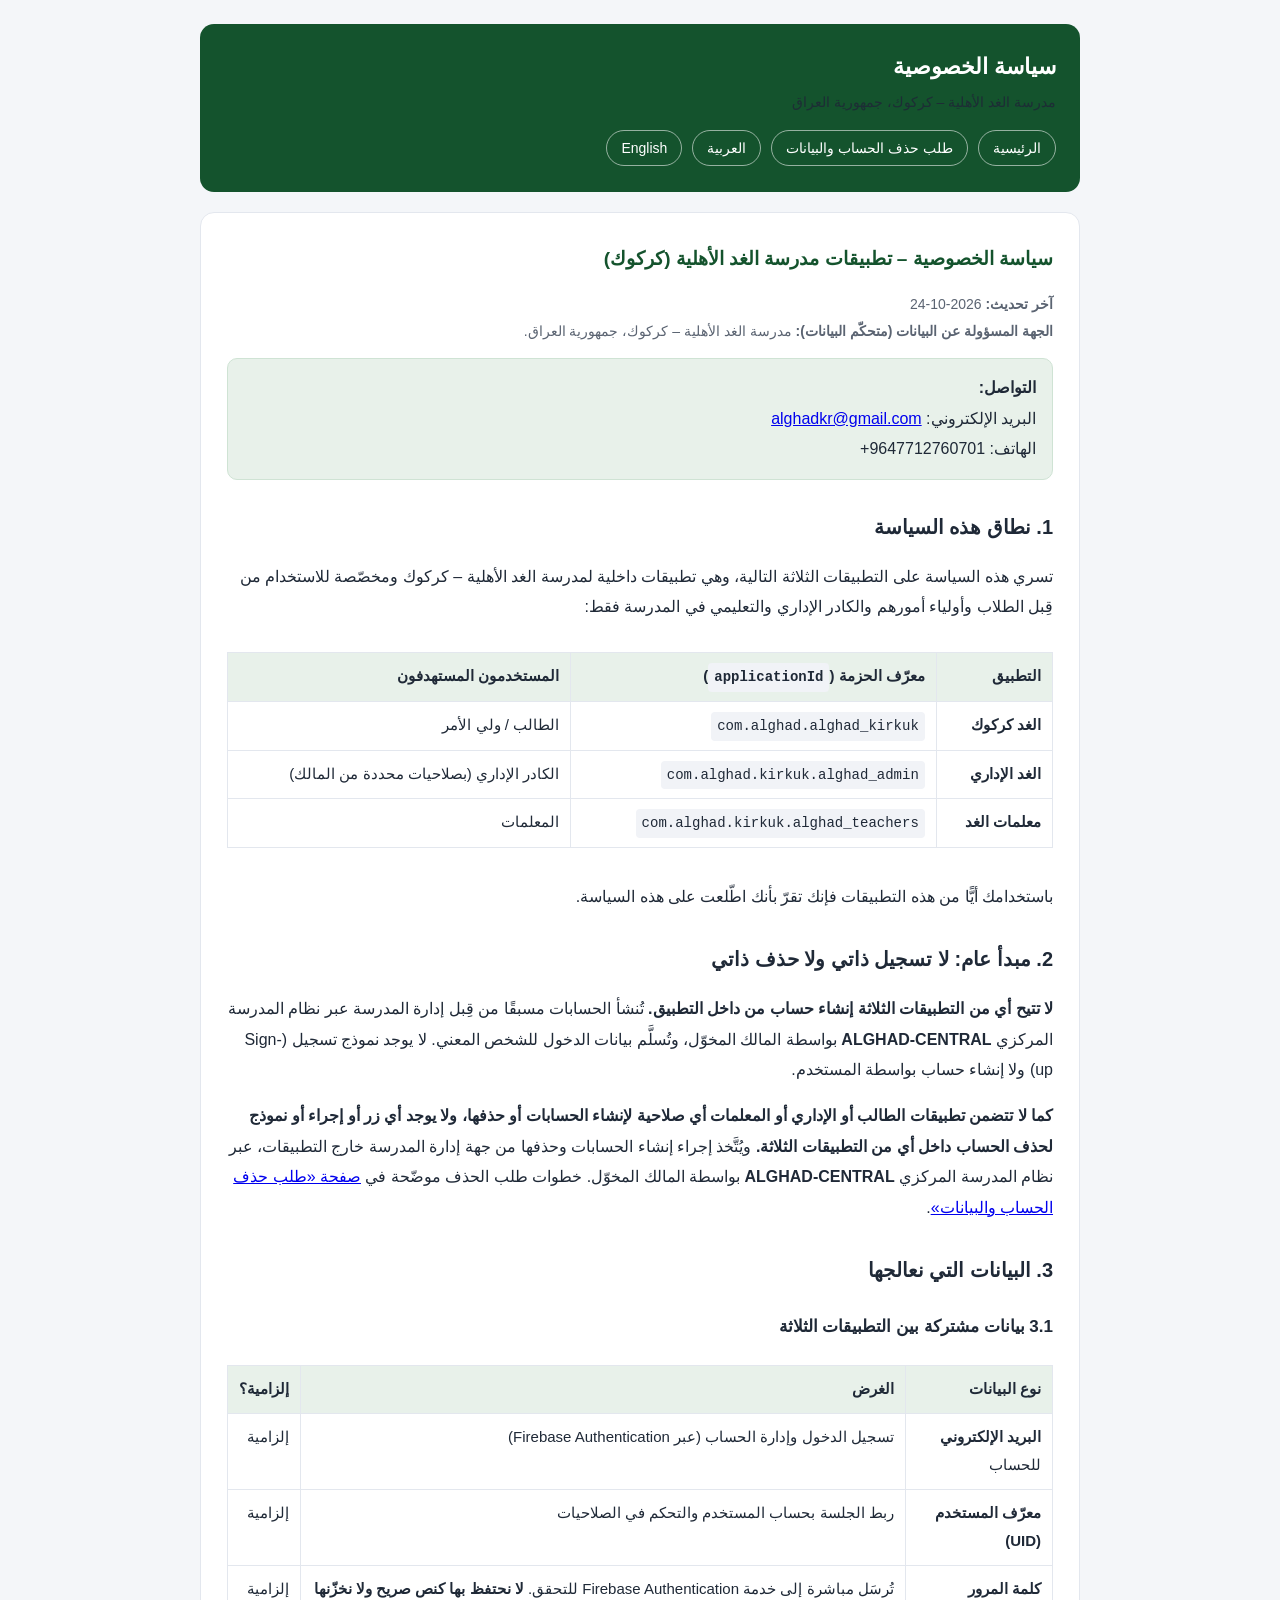
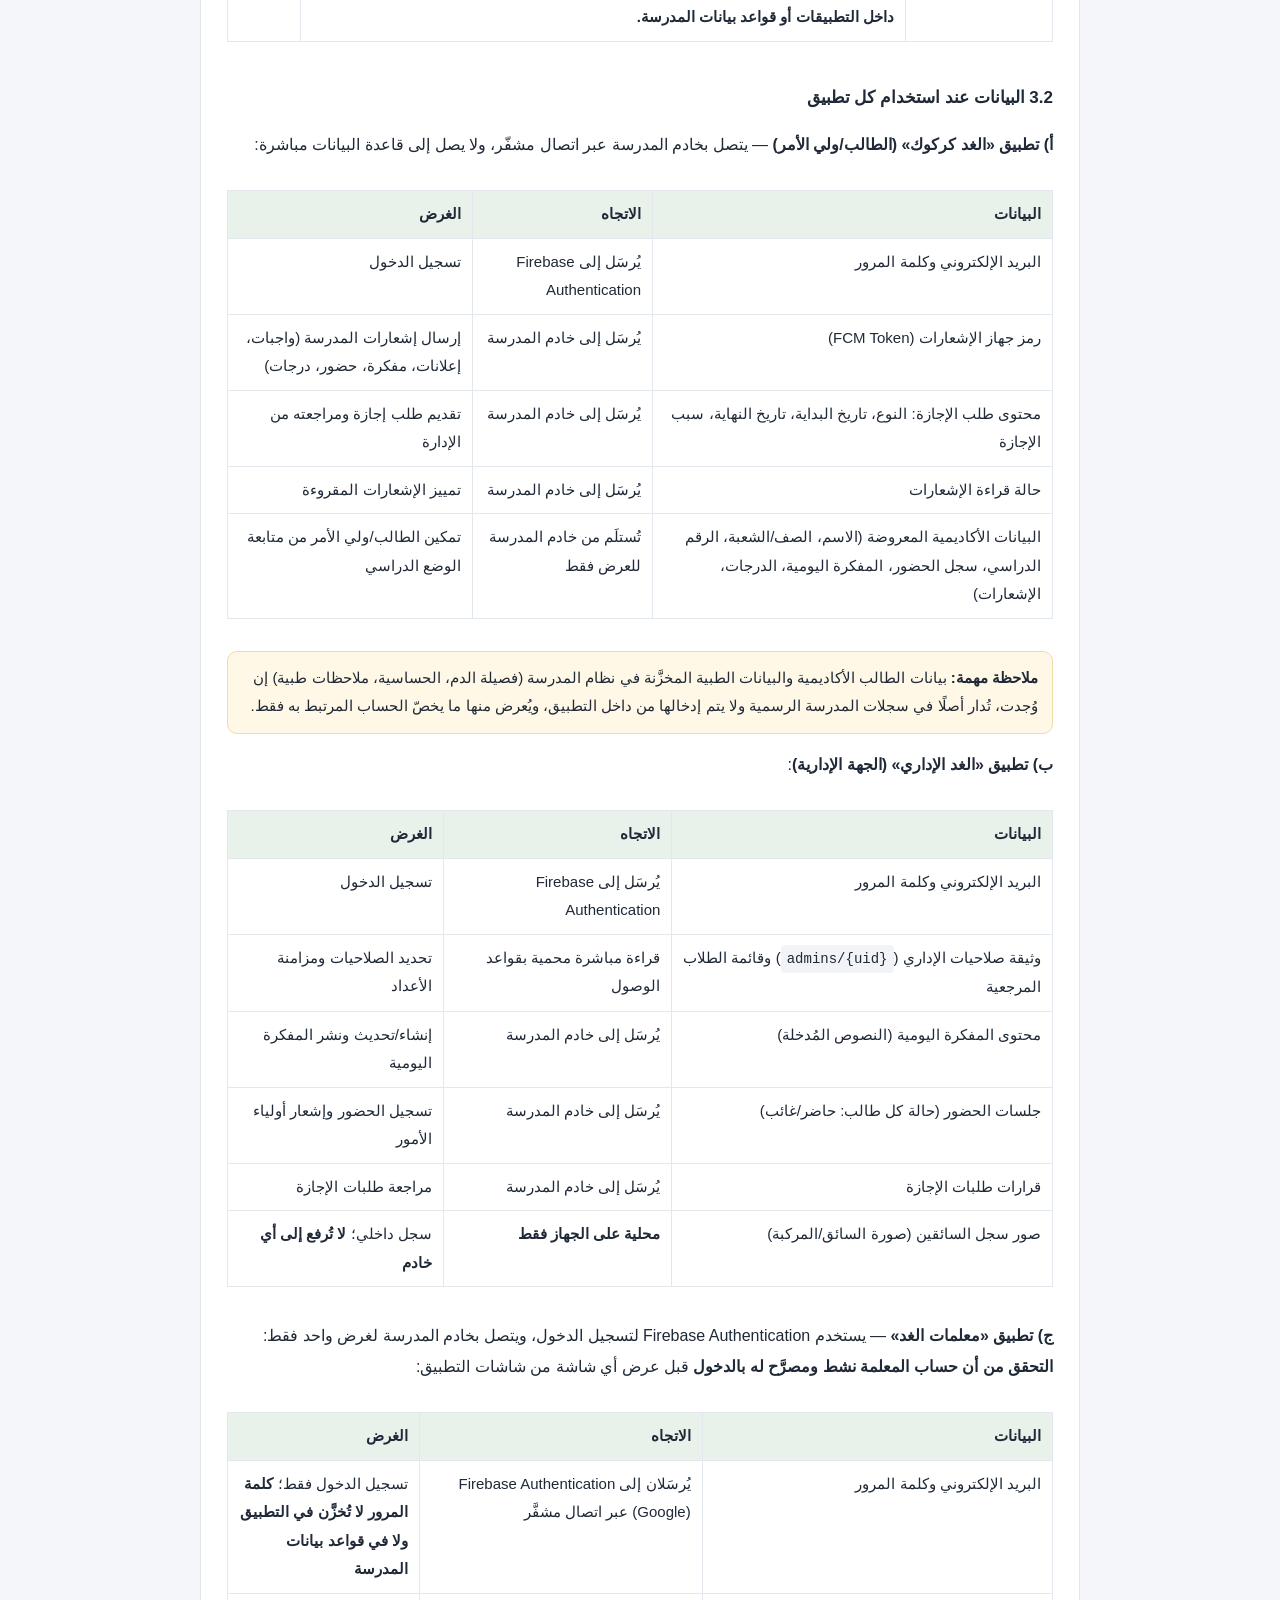
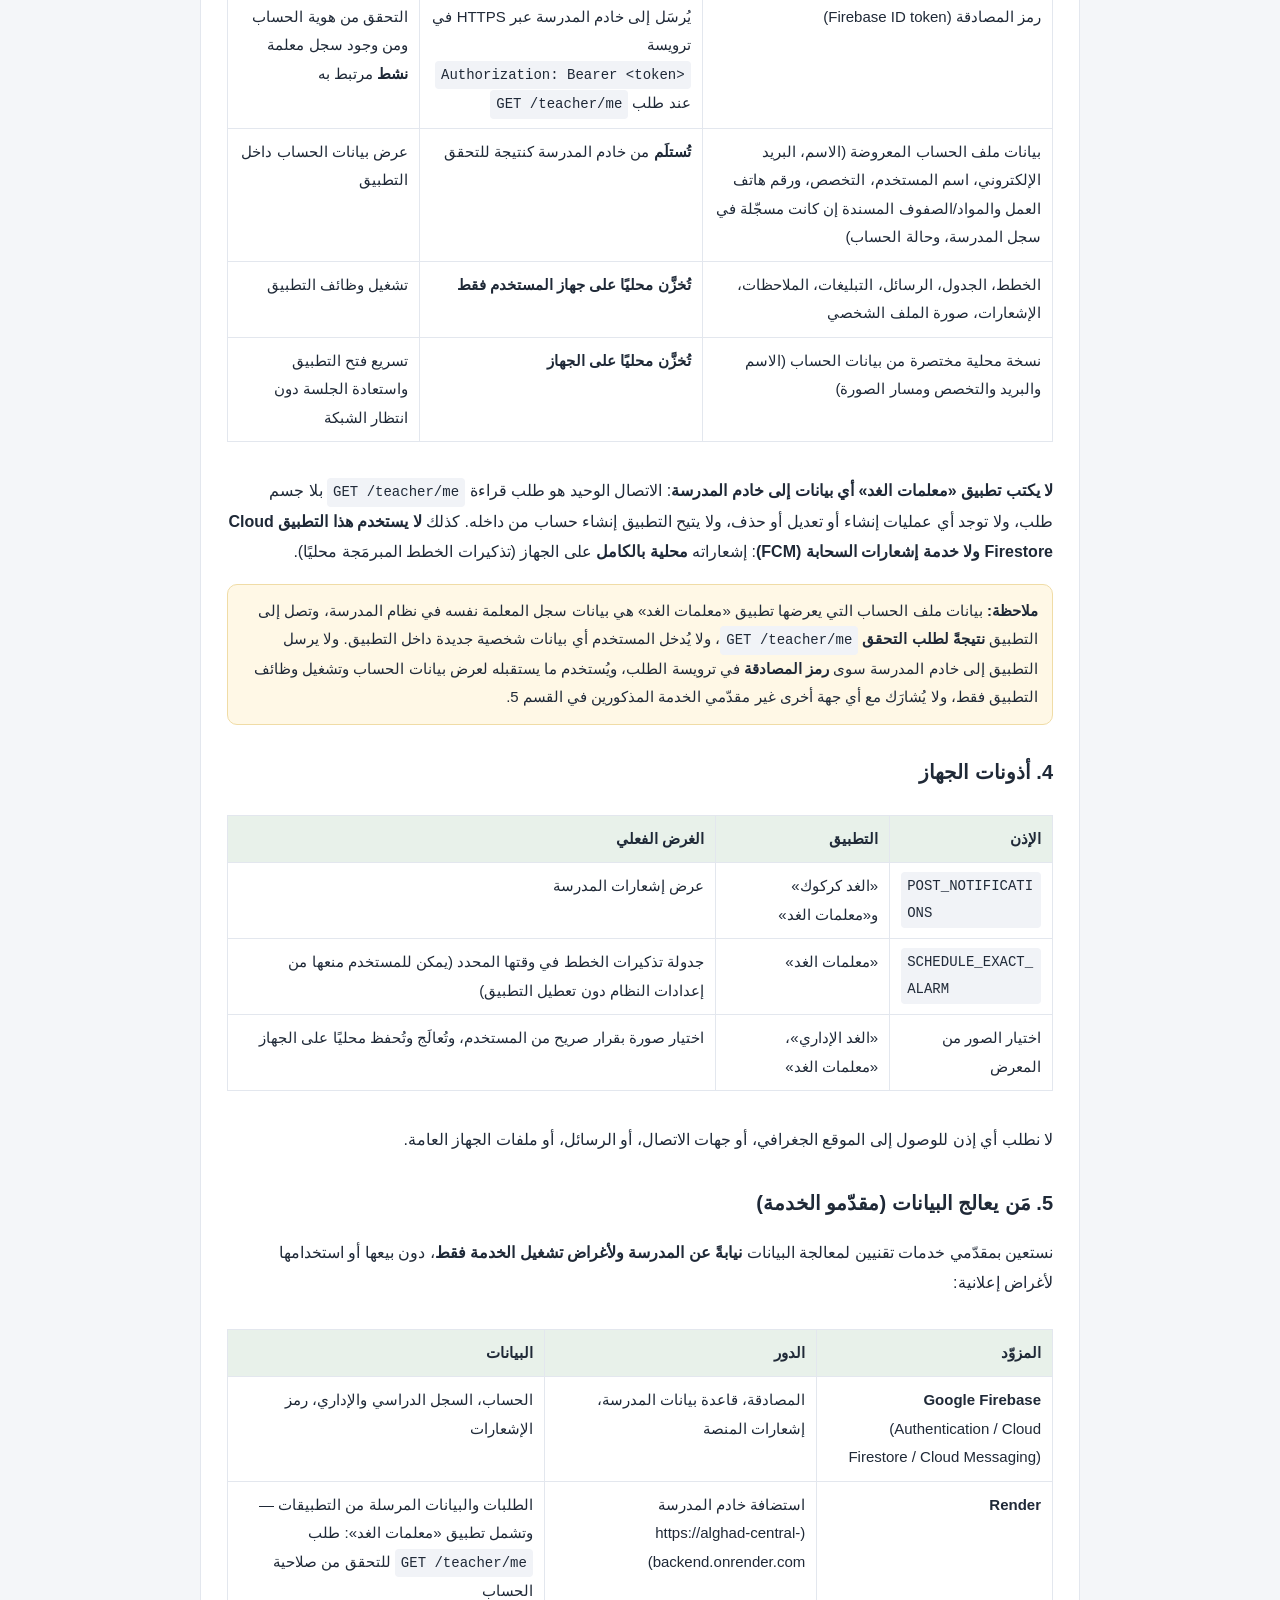
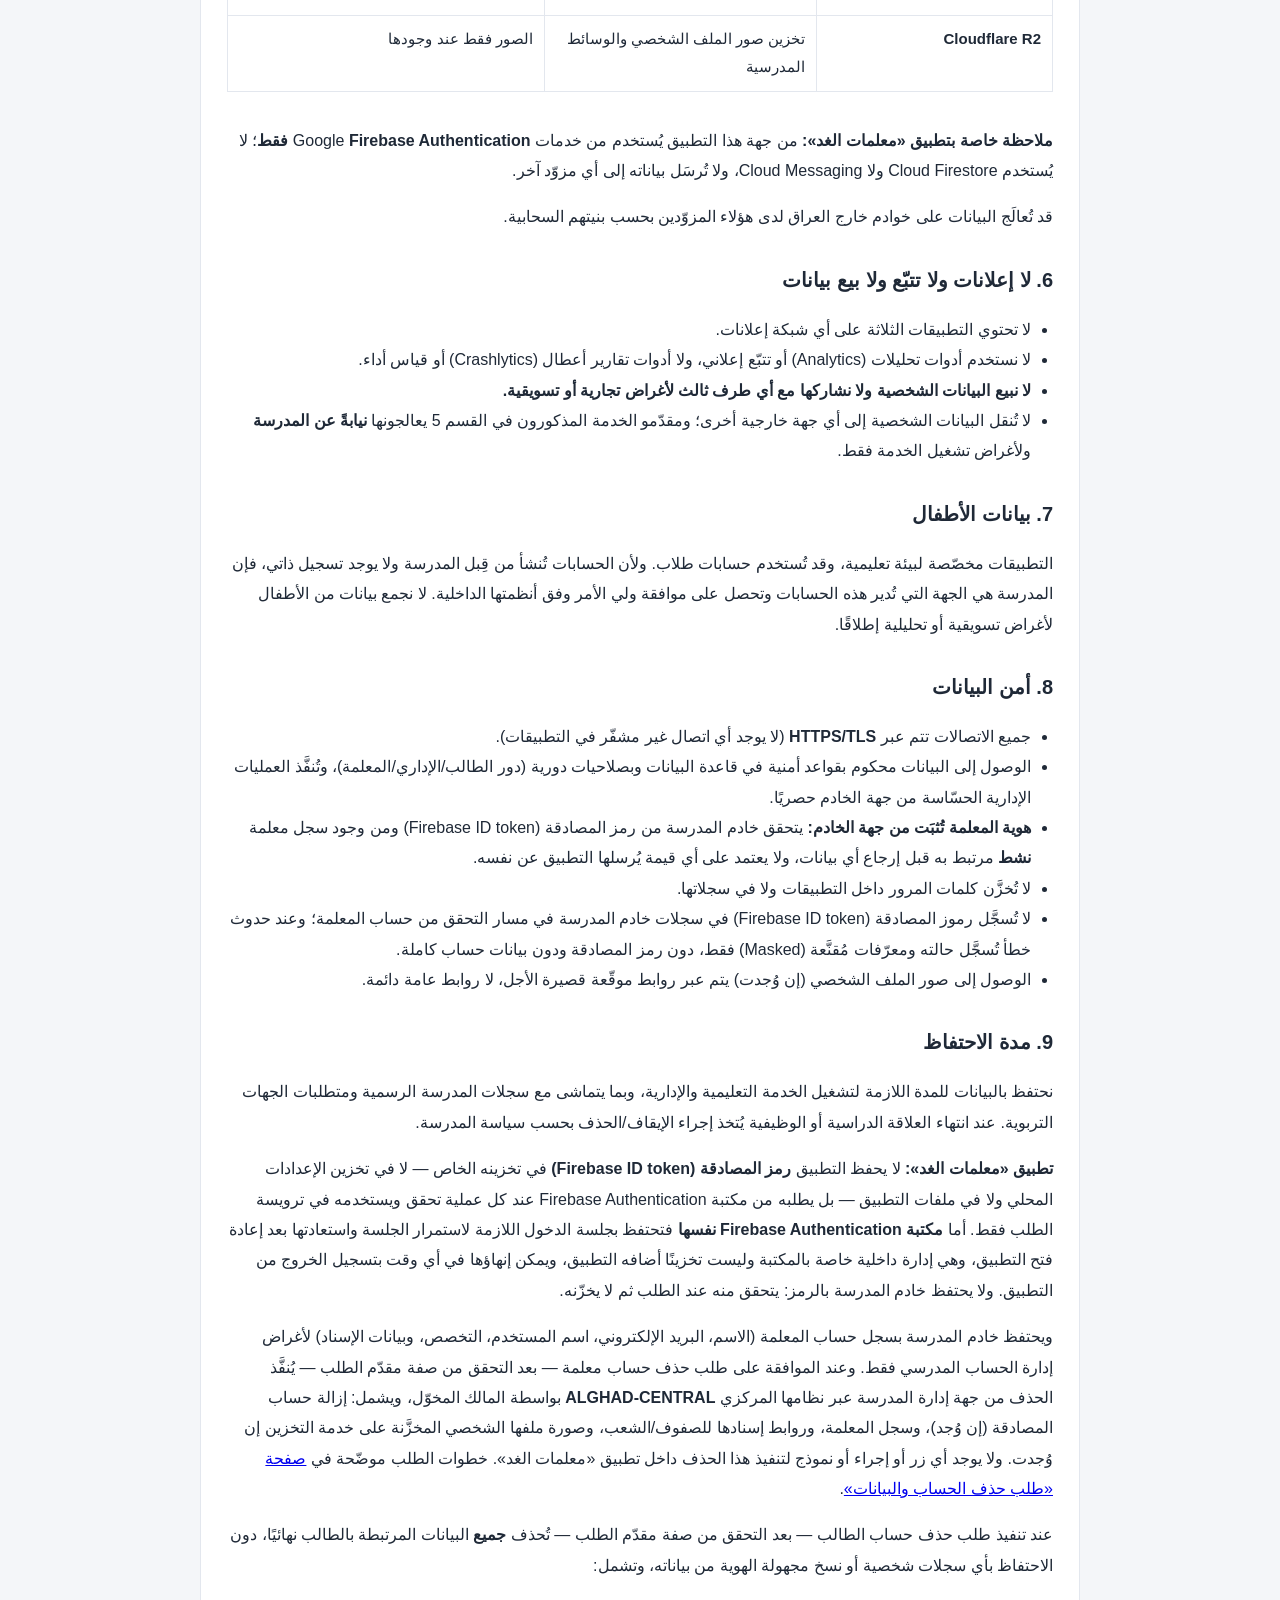
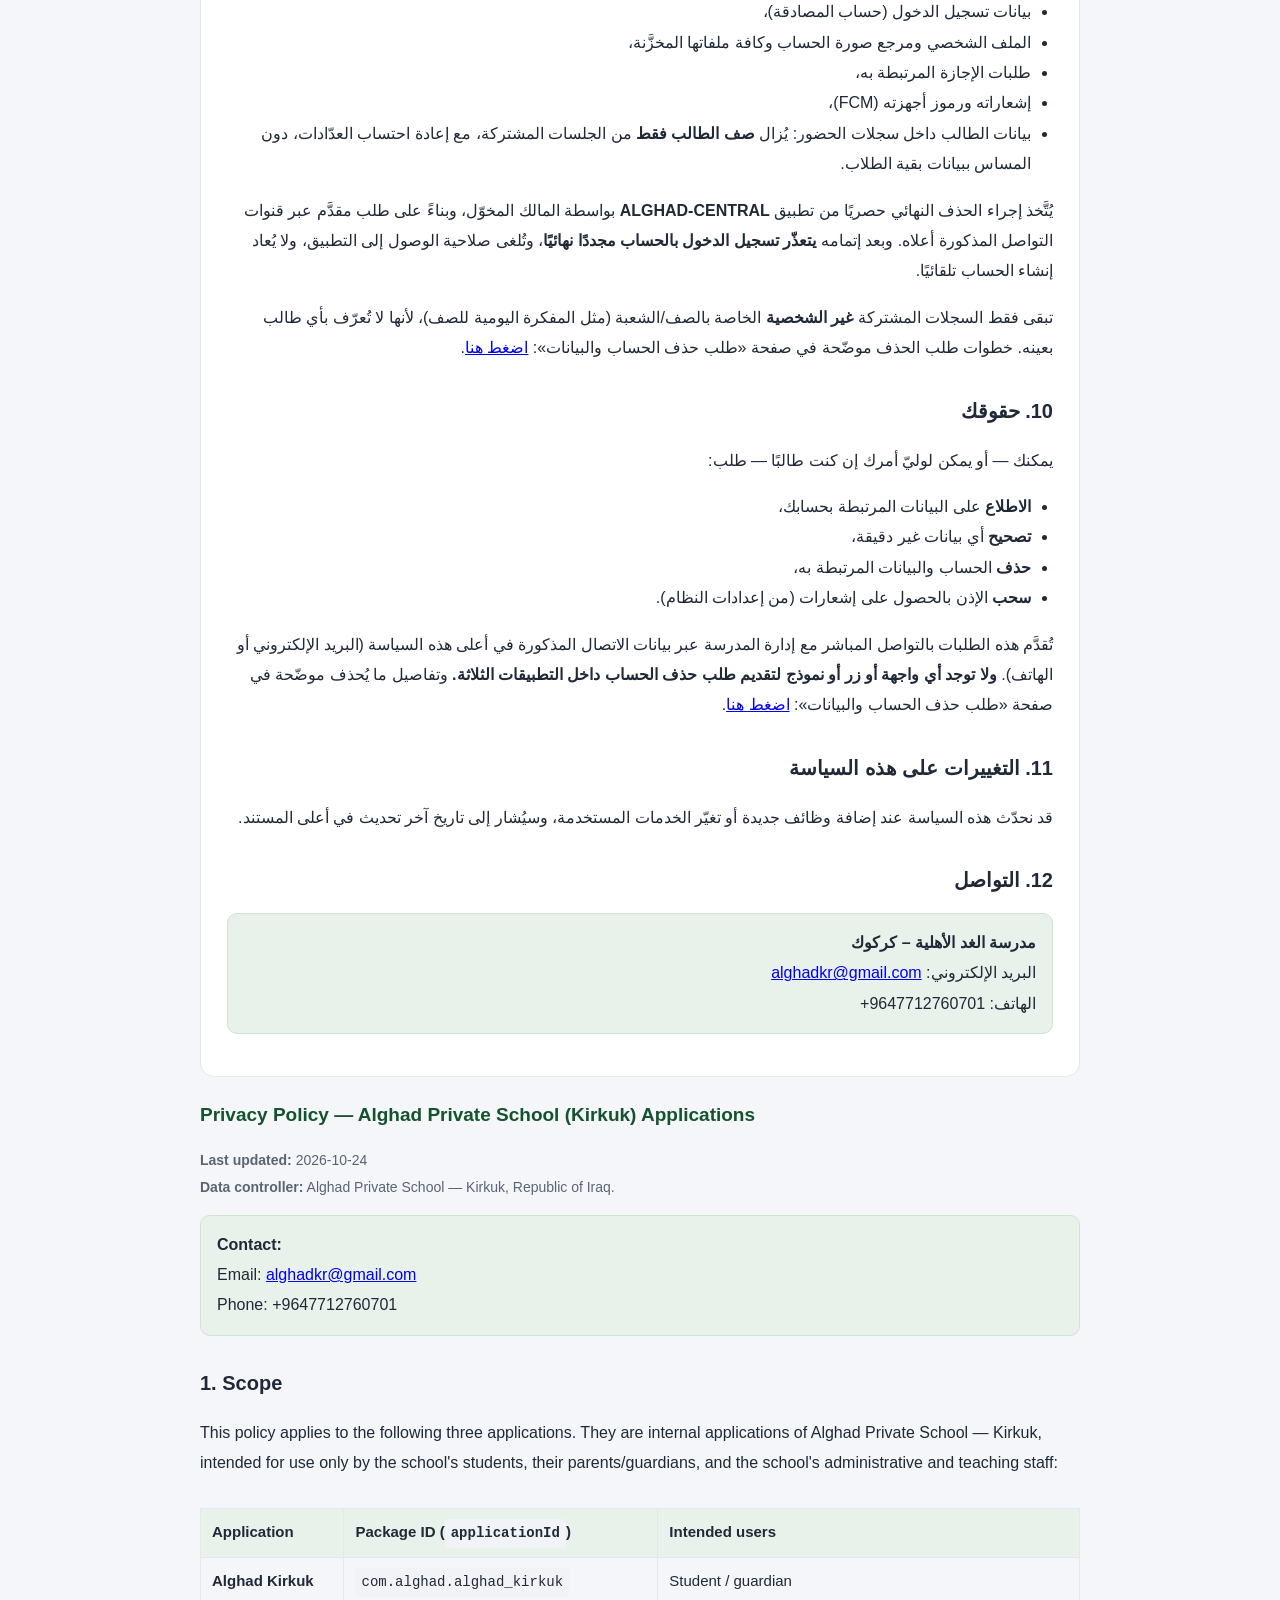
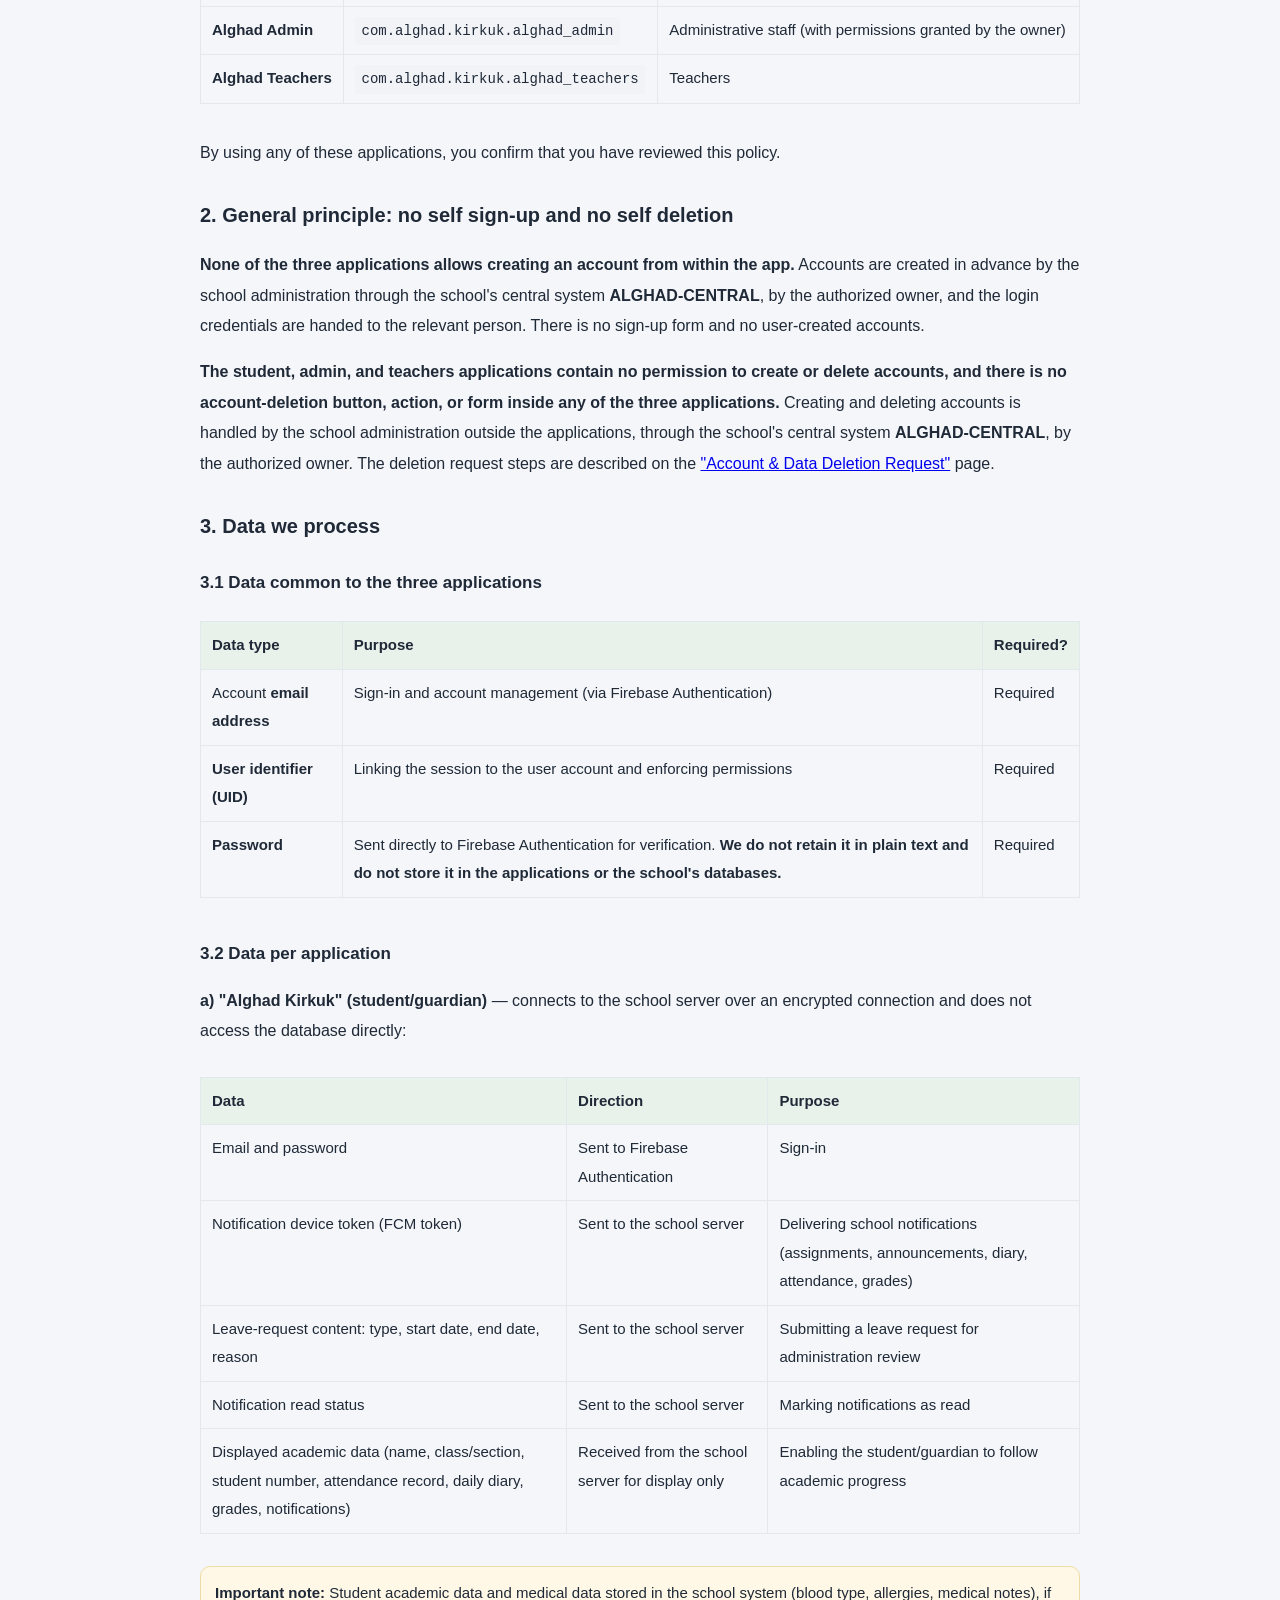
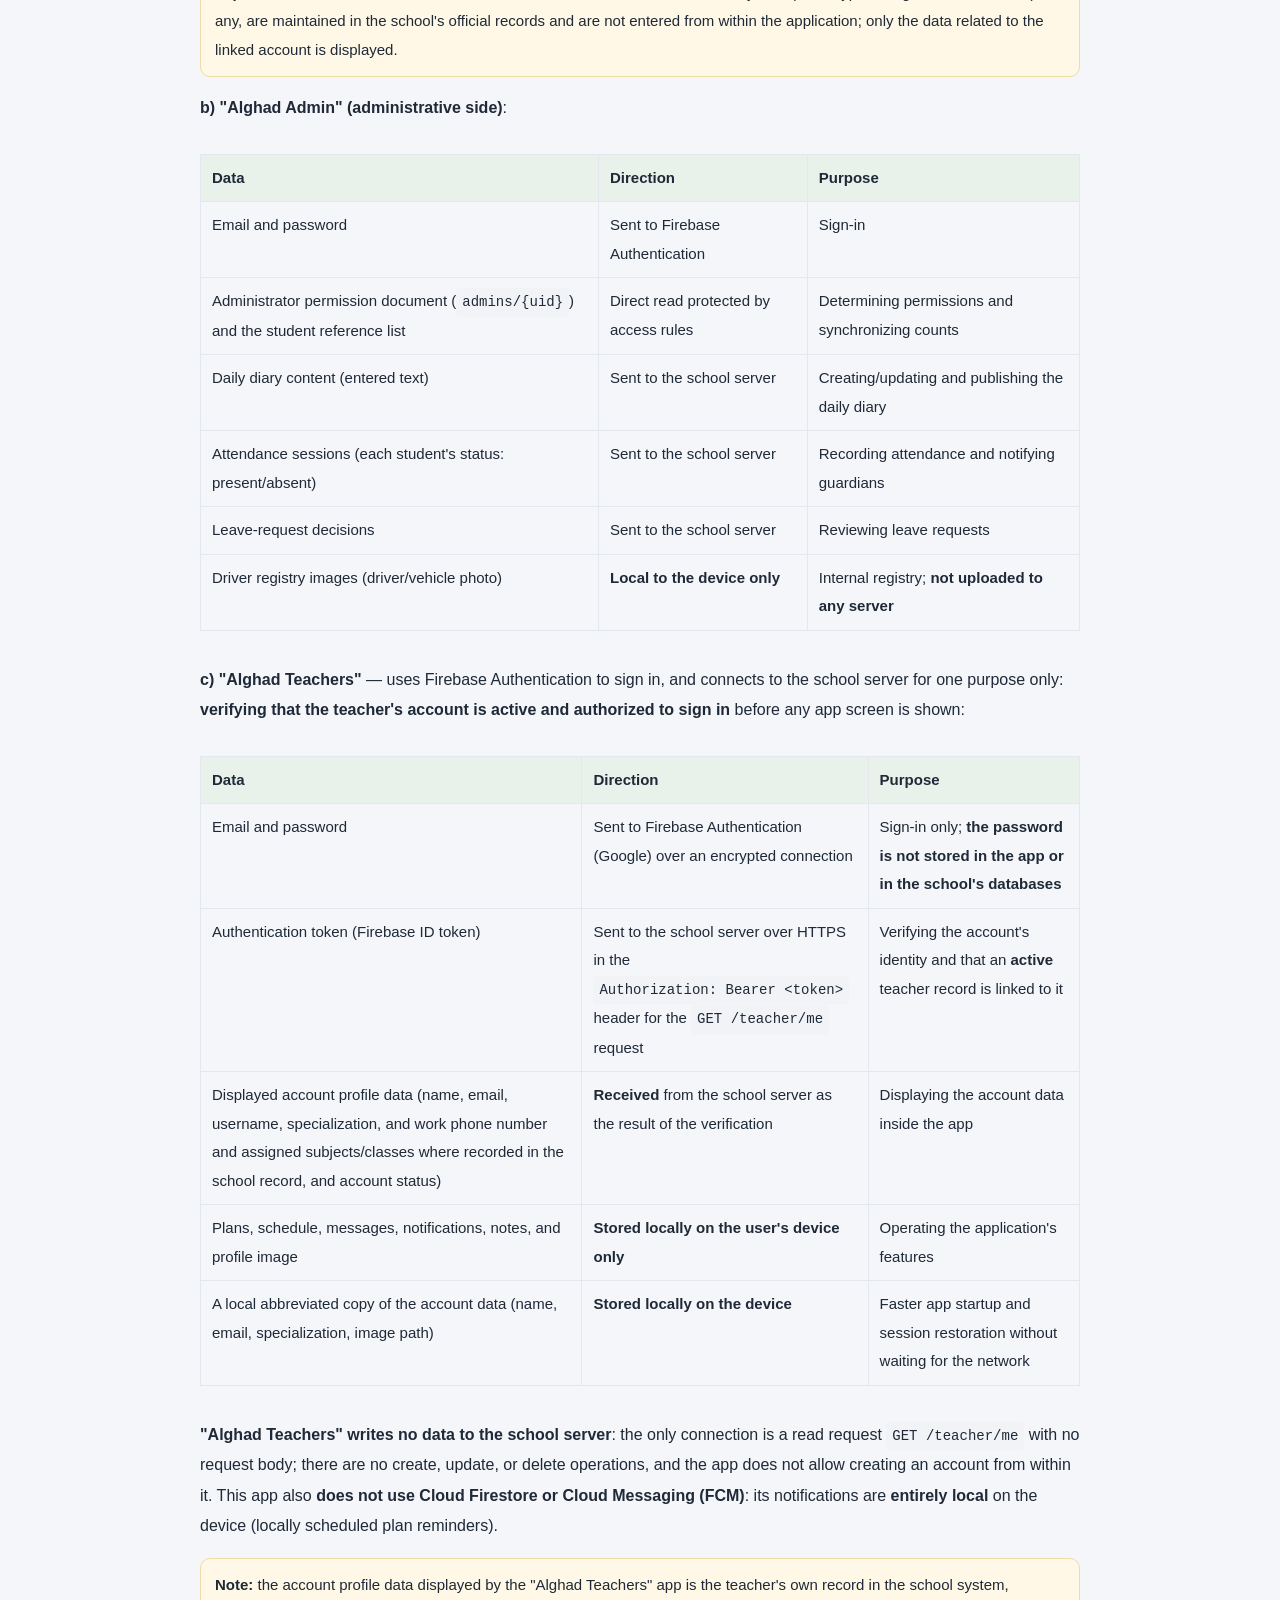
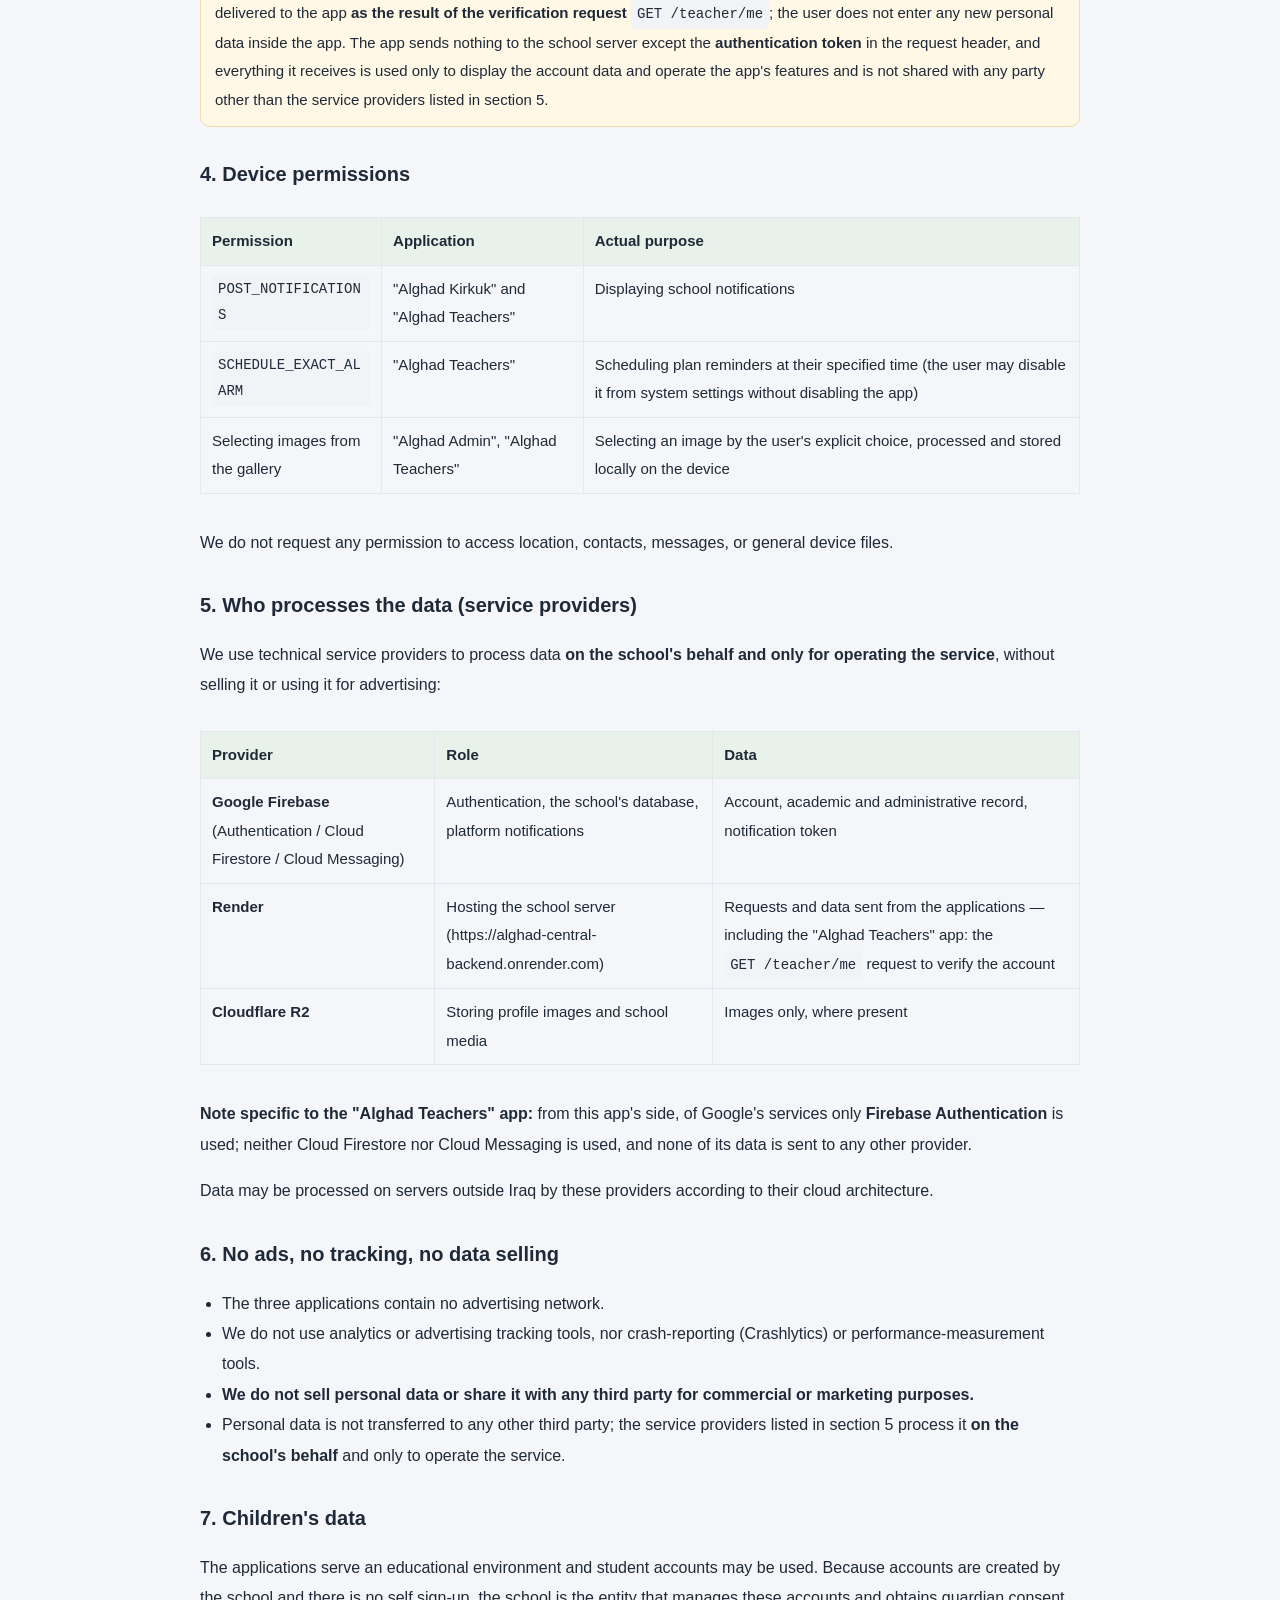
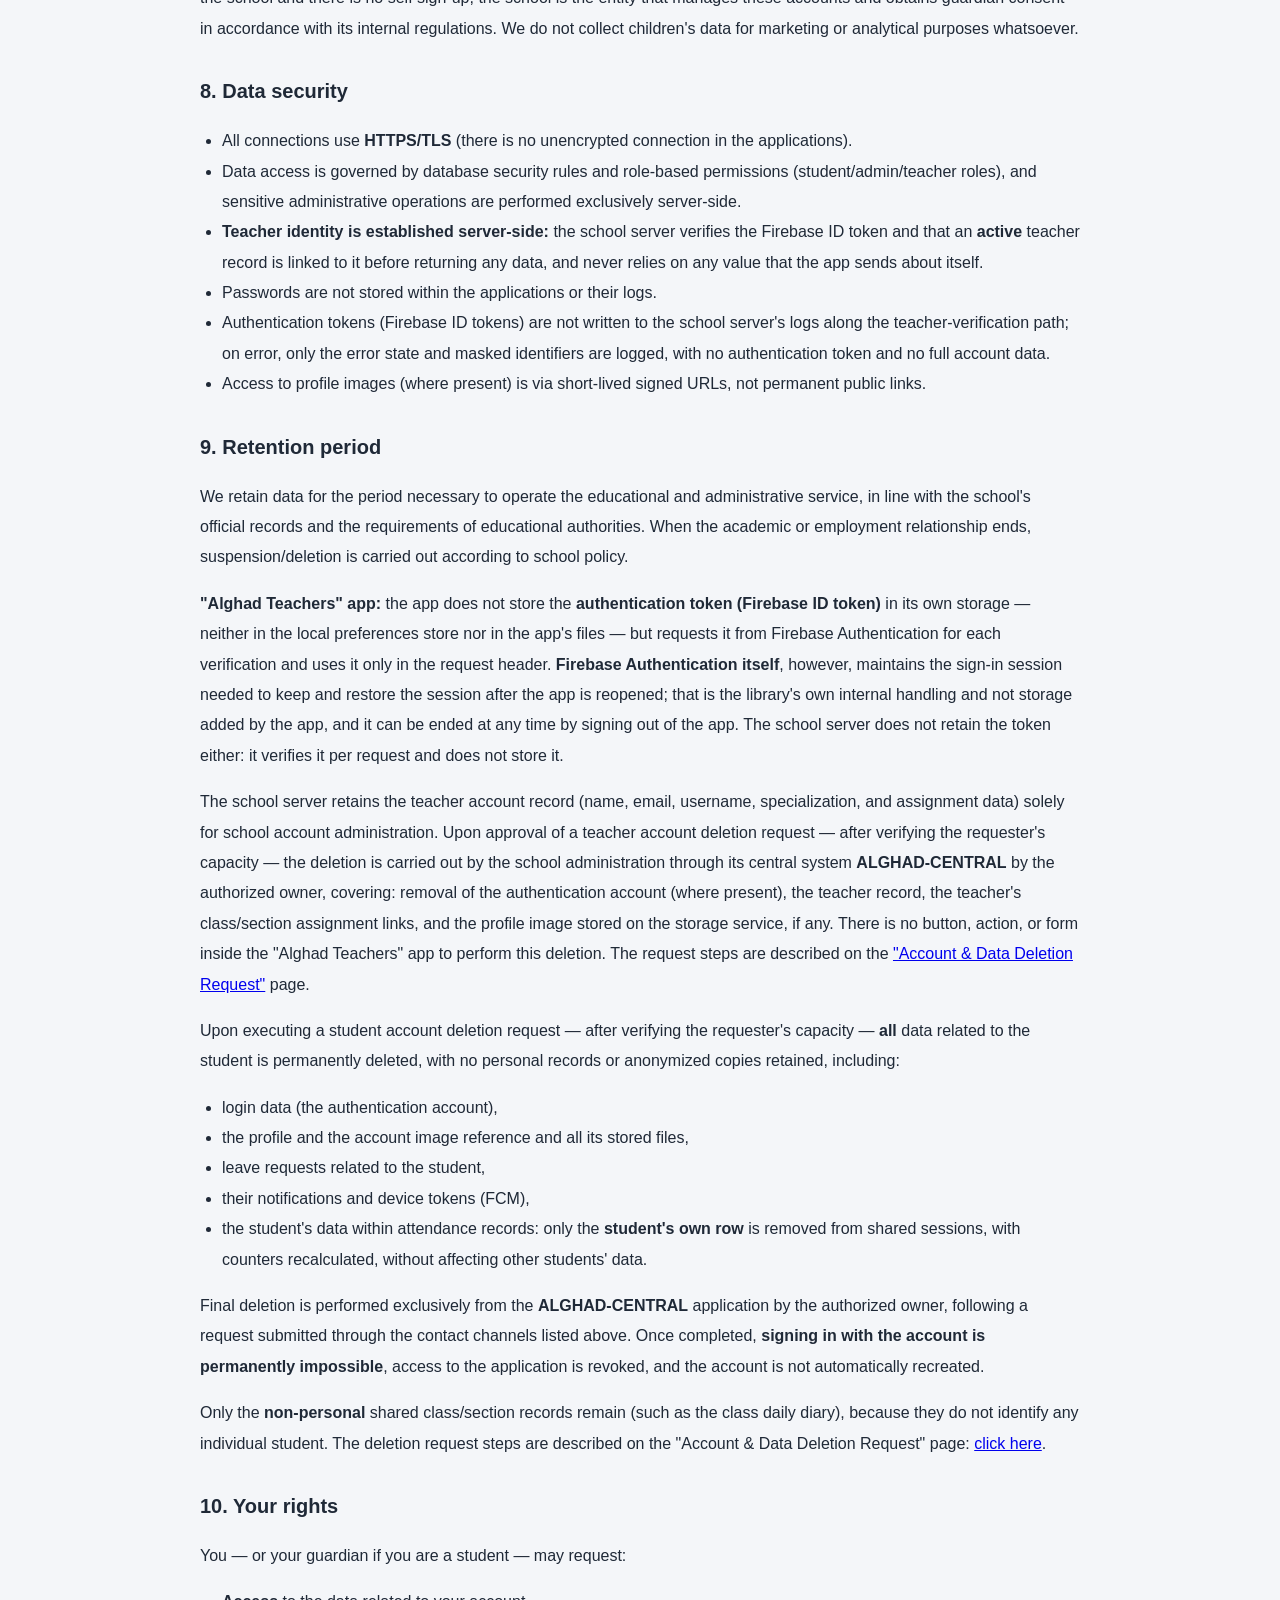
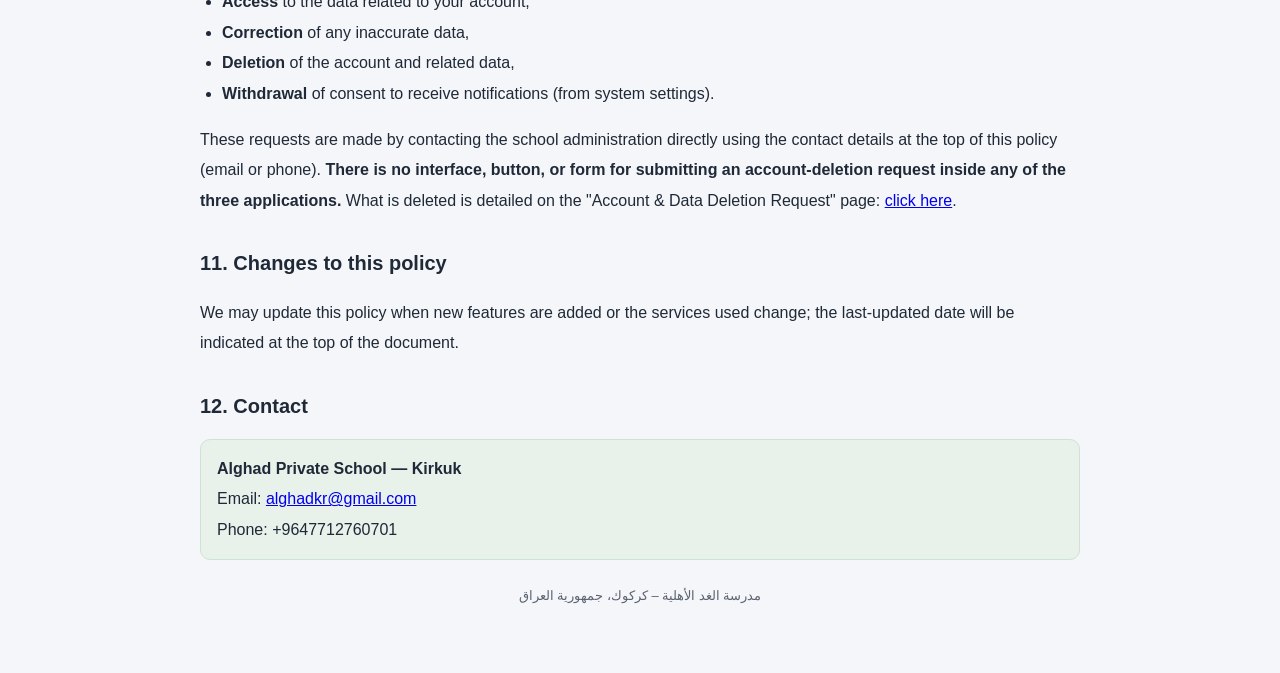
==== commit 8c8b8a42: "Update privacy policy to v2: describe Alghad Teachers sign-in via Firebase Authentication and server" ====
--- a/privacy.html
+++ b/privacy.html
@@ -6,6 +6,30 @@
 <meta name="robots" content="index, follow">
 <title>سياسة الخصوصية – مدرسة الغد الأهلية (كركوك)</title>
 <link rel="stylesheet" href="styles.css">
+<!--
+  سياسة الخصوصية — نسخة v2 (عربي + إنجليزي) — 2026-10-24
+  التغيير الجوهري: تصحيح وصف تطبيق «معلمات الغد» (تسجيل الدخول عبر Firebase Authentication
+  + التحقق من صلاحية المعلمة عبر خادم المدرسة GET /teacher/me).
+  النسخة المنشورة على المسار العام /privacy.html — 2026-10-24.
+-->
+<style>
+  /* تحسينات عرض الهواتف — خاص بهذا الملف فقط؛ styles.css المشترك لم يُعدَّل */
+  .table-wrap { width: 100%; overflow-x: auto; -webkit-overflow-scrolling: touch; }
+  .table-wrap table { margin: 14px 0 18px; }
+  a, code { overflow-wrap: anywhere; }
+  @media (max-width: 640px) {
+    body { padding: 14px 10px 44px; font-size: 15px; line-height: 1.85; }
+    header.site { padding: 20px 16px; border-radius: 12px; }
+    header.site h1 { font-size: 19px; }
+    main.card, section.card { padding: 18px 14px; border-radius: 12px; }
+    h2 { font-size: 18px; margin: 22px 0 8px; }
+    h3 { font-size: 16px; }
+    .table-wrap table { font-size: 13.5px; min-width: 520px; }
+    th, td { padding: 7px 8px; }
+    .note, .contact { font-size: 14px; padding: 11px 12px; }
+    nav.site a { font-size: 13px; padding: 5px 12px; }
+  }
+</style>
 </head>
 <body>
 <div class="wrap">
@@ -16,15 +40,16 @@
     <nav class="site">
       <a href="index.html">الرئيسية</a>
       <a href="data-deletion.html">طلب حذف الحساب والبيانات</a>
-      <a href="privacy.html#en">English</a>
+      <a href="#ar">العربية</a>
+      <a href="#en">English</a>
     </nav>
   </header>
 
   <!-- ===================== ARABIC ===================== -->
-  <main class="card ar">
+  <main class="card ar" id="ar">
     <p class="doc-title">سياسة الخصوصية – تطبيقات مدرسة الغد الأهلية (كركوك)</p>
     <p class="meta">
-      <strong>آخر تحديث:</strong> 2026-10-20<br>
+      <strong>آخر تحديث:</strong> 2026-10-24<br>
       <strong>الجهة المسؤولة عن البيانات (متحكّم البيانات):</strong> مدرسة الغد الأهلية – كركوك، جمهورية العراق.
     </p>
     <div class="contact">
@@ -35,6 +60,7 @@
 
     <h2>1. نطاق هذه السياسة</h2>
     <p>تسري هذه السياسة على التطبيقات الثلاثة التالية، وهي تطبيقات داخلية لمدرسة الغد الأهلية – كركوك ومخصّصة للاستخدام من قِبل الطلاب وأولياء أمورهم والكادر الإداري والتعليمي في المدرسة فقط:</p>
+    <div class="table-wrap">
     <table>
       <thead><tr><th>التطبيق</th><th>معرّف الحزمة (<code>applicationId</code>)</th><th>المستخدمون المستهدفون</th></tr></thead>
       <tbody>
@@ -43,15 +69,17 @@
         <tr><td><strong>معلمات الغد</strong></td><td><code>com.alghad.kirkuk.alghad_teachers</code></td><td>المعلمات</td></tr>
       </tbody>
     </table>
+    </div>
     <p>باستخدامك أيًّا من هذه التطبيقات فإنك تقرّ بأنك اطّلعت على هذه السياسة.</p>
 
     <h2>2. مبدأ عام: لا تسجيل ذاتي ولا حذف ذاتي</h2>
-    <p><strong>لا تتيح أي من التطبيقات الثلاثة إنشاء حساب من داخل التطبيق.</strong> جميع الحسابات تُنشأ مسبقًا من قِبل إدارة المدرسة عبر نظام المدرسة المركزي <strong>ALGHAD-CENTRAL</strong> بواسطة المالك المخوّل حصريًا، وتُسلَّم بيانات الدخول للشخص المعني. لا يوجد نموذج تسجيل (Sign-up) ولا إنشاء حساب بواسطة المستخدم.</p>
-    <p><strong>كما لا تتضمن تطبيقات الطالب أو الإداري أو المعلمات أي صلاحية لإنشاء الحسابات أو حذفها.</strong> إنشاء حسابات الطلاب وحذفها يُنفَّذان حصريًا من تطبيق <strong>ALGHAD-CENTRAL</strong> بواسطة المالك المخوّل، ولا يوجد أي زر أو إجراء لحذف الحساب داخل التطبيقات الثلاثة. خطوات طلب الحذف موضّحة في <a href="data-deletion.html">صفحة «طلب حذف الحساب والبيانات»</a>.</p>
+    <p><strong>لا تتيح أي من التطبيقات الثلاثة إنشاء حساب من داخل التطبيق.</strong> تُنشأ الحسابات مسبقًا من قِبل إدارة المدرسة عبر نظام المدرسة المركزي <strong>ALGHAD-CENTRAL</strong> بواسطة المالك المخوّل، وتُسلَّم بيانات الدخول للشخص المعني. لا يوجد نموذج تسجيل (Sign-up) ولا إنشاء حساب بواسطة المستخدم.</p>
+    <p><strong>كما لا تتضمن تطبيقات الطالب أو الإداري أو المعلمات أي صلاحية لإنشاء الحسابات أو حذفها، ولا يوجد أي زر أو إجراء أو نموذج لحذف الحساب داخل أي من التطبيقات الثلاثة.</strong> ويُتَّخذ إجراء إنشاء الحسابات وحذفها من جهة إدارة المدرسة خارج التطبيقات، عبر نظام المدرسة المركزي <strong>ALGHAD-CENTRAL</strong> بواسطة المالك المخوّل. خطوات طلب الحذف موضّحة في <a href="data-deletion.html">صفحة «طلب حذف الحساب والبيانات»</a>.</p>
 
     <h2>3. البيانات التي نعالجها</h2>
 
     <h3>3.1 بيانات مشتركة بين التطبيقات الثلاثة</h3>
+    <div class="table-wrap">
     <table>
       <thead><tr><th>نوع البيانات</th><th>الغرض</th><th>إلزامية؟</th></tr></thead>
       <tbody>
@@ -60,9 +88,11 @@
         <tr><td><strong>كلمة المرور</strong></td><td>تُرسَل مباشرة إلى خدمة Firebase Authentication للتحقق. <strong>لا نحتفظ بها كنص صريح ولا نخزّنها داخل التطبيقات أو قواعد بيانات المدرسة.</strong></td><td>إلزامية</td></tr>
       </tbody>
     </table>
+    </div>
 
     <h3>3.2 البيانات عند استخدام كل تطبيق</h3>
     <p><strong>أ) تطبيق «الغد كركوك» (الطالب/ولي الأمر)</strong> — يتصل بخادم المدرسة عبر اتصال مشفّر، ولا يصل إلى قاعدة البيانات مباشرة:</p>
+    <div class="table-wrap">
     <table>
       <thead><tr><th>البيانات</th><th>الاتجاه</th><th>الغرض</th></tr></thead>
       <tbody>
@@ -73,11 +103,13 @@
         <tr><td>البيانات الأكاديمية المعروضة (الاسم، الصف/الشعبة، الرقم الدراسي، سجل الحضور، المفكرة اليومية، الدرجات، الإشعارات)</td><td>تُستلَم من خادم المدرسة للعرض فقط</td><td>تمكين الطالب/ولي الأمر من متابعة الوضع الدراسي</td></tr>
       </tbody>
     </table>
+    </div>
     <div class="note">
       <strong>ملاحظة مهمة:</strong> بيانات الطالب الأكاديمية والبيانات الطبية المخزَّنة في نظام المدرسة (فصيلة الدم، الحساسية، ملاحظات طبية) إن وُجدت، تُدار أصلًا في سجلات المدرسة الرسمية ولا يتم إدخالها من داخل التطبيق، ويُعرض منها ما يخصّ الحساب المرتبط به فقط.
     </div>
 
     <p><strong>ب) تطبيق «الغد الإداري» (الجهة الإدارية)</strong>:</p>
+    <div class="table-wrap">
     <table>
       <thead><tr><th>البيانات</th><th>الاتجاه</th><th>الغرض</th></tr></thead>
       <tbody>
@@ -89,37 +121,52 @@
         <tr><td>صور سجل السائقين (صورة السائق/المركبة)</td><td><strong>محلية على الجهاز فقط</strong></td><td>سجل داخلي؛ <strong>لا تُرفع إلى أي خادم</strong></td></tr>
       </tbody>
     </table>
-
-    <p><strong>ج) تطبيق «معلمات الغد»</strong> — لا يتصل بخادم المدرسة، ولا يستخدم قاعدة بيانات سحابية:</p>
+    </div>
+
+    <p><strong>ج) تطبيق «معلمات الغد»</strong> — يستخدم Firebase Authentication لتسجيل الدخول، ويتصل بخادم المدرسة لغرض واحد فقط: <strong>التحقق من أن حساب المعلمة نشط ومصرَّح له بالدخول</strong> قبل عرض أي شاشة من شاشات التطبيق:</p>
+    <div class="table-wrap">
     <table>
       <thead><tr><th>البيانات</th><th>الاتجاه</th><th>الغرض</th></tr></thead>
       <tbody>
-        <tr><td>البريد الإلكتروني وكلمة المرور</td><td>يُرسَل إلى Firebase Authentication</td><td>تسجيل الدخول فقط</td></tr>
-        <tr><td>الخطط والجدول والرسائل والملاحظات والصور الشخصية</td><td><strong>تُخزَّن محليًا على جهاز المستخدم فقط</strong></td><td>تشغيل وظائف التطبيق</td></tr>
-      </tbody>
-    </table>
+        <tr><td>البريد الإلكتروني وكلمة المرور</td><td>يُرسَلان إلى Firebase Authentication (Google) عبر اتصال مشفَّر</td><td>تسجيل الدخول فقط؛ <strong>كلمة المرور لا تُخزَّن في التطبيق ولا في قواعد بيانات المدرسة</strong></td></tr>
+        <tr><td>رمز المصادقة (Firebase ID token)</td><td>يُرسَل إلى خادم المدرسة عبر HTTPS في ترويسة <code>Authorization: Bearer &lt;token&gt;</code> عند طلب <code>GET /teacher/me</code></td><td>التحقق من هوية الحساب ومن وجود سجل معلمة <strong>نشط</strong> مرتبط به</td></tr>
+        <tr><td>بيانات ملف الحساب المعروضة (الاسم، البريد الإلكتروني، اسم المستخدم، التخصص، ورقم هاتف العمل والمواد/الصفوف المسندة إن كانت مسجّلة في سجل المدرسة، وحالة الحساب)</td><td><strong>تُستلَم</strong> من خادم المدرسة كنتيجة للتحقق</td><td>عرض بيانات الحساب داخل التطبيق</td></tr>
+        <tr><td>الخطط، الجدول، الرسائل، التبليغات، الملاحظات، الإشعارات، صورة الملف الشخصي</td><td><strong>تُخزَّن محليًا على جهاز المستخدم فقط</strong></td><td>تشغيل وظائف التطبيق</td></tr>
+        <tr><td>نسخة محلية مختصرة من بيانات الحساب (الاسم والبريد والتخصص ومسار الصورة)</td><td><strong>تُخزَّن محليًا على الجهاز</strong></td><td>تسريع فتح التطبيق واستعادة الجلسة دون انتظار الشبكة</td></tr>
+      </tbody>
+    </table>
+    </div>
+    <p><strong>لا يكتب تطبيق «معلمات الغد» أي بيانات إلى خادم المدرسة</strong>: الاتصال الوحيد هو طلب قراءة <code>GET /teacher/me</code> بلا جسم طلب، ولا توجد أي عمليات إنشاء أو تعديل أو حذف، ولا يتيح التطبيق إنشاء حساب من داخله. كذلك <strong>لا يستخدم هذا التطبيق Cloud Firestore ولا خدمة إشعارات السحابة (FCM)</strong>: إشعاراته <strong>محلية بالكامل</strong> على الجهاز (تذكيرات الخطط المبرمَجة محليًا).</p>
+    <div class="note">
+      <strong>ملاحظة:</strong> بيانات ملف الحساب التي يعرضها تطبيق «معلمات الغد» هي بيانات سجل المعلمة نفسه في نظام المدرسة، وتصل إلى التطبيق <strong>نتيجةً لطلب التحقق</strong> <code>GET /teacher/me</code>، ولا يُدخل المستخدم أي بيانات شخصية جديدة داخل التطبيق. ولا يرسل التطبيق إلى خادم المدرسة سوى <strong>رمز المصادقة</strong> في ترويسة الطلب، ويُستخدم ما يستقبله لعرض بيانات الحساب وتشغيل وظائف التطبيق فقط، ولا يُشارَك مع أي جهة أخرى غير مقدّمي الخدمة المذكورين في القسم 5.
+    </div>
 
     <h2>4. أذونات الجهاز</h2>
+    <div class="table-wrap">
     <table>
       <thead><tr><th>الإذن</th><th>التطبيق</th><th>الغرض الفعلي</th></tr></thead>
       <tbody>
         <tr><td><code>POST_NOTIFICATIONS</code></td><td>«الغد كركوك» و«معلمات الغد»</td><td>عرض إشعارات المدرسة</td></tr>
         <tr><td><code>SCHEDULE_EXACT_ALARM</code></td><td>«معلمات الغد»</td><td>جدولة تذكيرات الخطط في وقتها المحدد (يمكن للمستخدم منعها من إعدادات النظام دون تعطيل التطبيق)</td></tr>
-        <tr><td>اختيار الصور من المعرض</td><td>«الغد الإداري»، «معلمات الغد»</td><td>اختيار صورة باختيار المستخدم الصريح، ومعالجتها محليًا</td></tr>
-      </tbody>
-    </table>
+        <tr><td>اختيار الصور من المعرض</td><td>«الغد الإداري»، «معلمات الغد»</td><td>اختيار صورة بقرار صريح من المستخدم، وتُعالَج وتُحفظ محليًا على الجهاز</td></tr>
+      </tbody>
+    </table>
+    </div>
     <p>لا نطلب أي إذن للوصول إلى الموقع الجغرافي، أو جهات الاتصال، أو الرسائل، أو ملفات الجهاز العامة.</p>
 
     <h2>5. مَن يعالج البيانات (مقدّمو الخدمة)</h2>
     <p>نستعين بمقدّمي خدمات تقنيين لمعالجة البيانات <strong>نيابةً عن المدرسة ولأغراض تشغيل الخدمة فقط</strong>، دون بيعها أو استخدامها لأغراض إعلانية:</p>
+    <div class="table-wrap">
     <table>
       <thead><tr><th>المزوّد</th><th>الدور</th><th>البيانات</th></tr></thead>
       <tbody>
         <tr><td><strong>Google Firebase</strong> (Authentication / Cloud Firestore / Cloud Messaging)</td><td>المصادقة، قاعدة بيانات المدرسة، إشعارات المنصة</td><td>الحساب، السجل الدراسي والإداري، رمز الإشعارات</td></tr>
-        <tr><td><strong>Render</strong></td><td>استضافة خادم المدرسة (<span dir="ltr">https://alghad-central-backend.onrender.com</span>)</td><td>الطلبات والبيانات المرسلة من التطبيقات</td></tr>
+        <tr><td><strong>Render</strong></td><td>استضافة خادم المدرسة (<span dir="ltr">https://alghad-central-backend.onrender.com</span>)</td><td>الطلبات والبيانات المرسلة من التطبيقات — وتشمل تطبيق «معلمات الغد»: طلب <code>GET /teacher/me</code> للتحقق من صلاحية الحساب</td></tr>
         <tr><td><strong>Cloudflare R2</strong></td><td>تخزين صور الملف الشخصي والوسائط المدرسية</td><td>الصور فقط عند وجودها</td></tr>
       </tbody>
     </table>
+    </div>
+    <p><strong>ملاحظة خاصة بتطبيق «معلمات الغد»:</strong> من جهة هذا التطبيق يُستخدم من خدمات Google <strong>Firebase Authentication فقط</strong>؛ لا يُستخدم Cloud Firestore ولا Cloud Messaging، ولا تُرسَل بياناته إلى أي مزوّد آخر.</p>
     <p>قد تُعالَج البيانات على خوادم خارج العراق لدى هؤلاء المزوّدين بحسب بنيتهم السحابية.</p>
 
     <h2>6. لا إعلانات ولا تتبّع ولا بيع بيانات</h2>
@@ -127,21 +174,29 @@
       <li>لا تحتوي التطبيقات الثلاثة على أي شبكة إعلانات.</li>
       <li>لا نستخدم أدوات تحليلات (Analytics) أو تتبّع إعلاني، ولا أدوات تقارير أعطال (Crashlytics) أو قياس أداء.</li>
       <li><strong>لا نبيع البيانات الشخصية ولا نشاركها مع أي طرف ثالث لأغراض تجارية أو تسويقية.</strong></li>
+      <li>لا تُنقل البيانات الشخصية إلى أي جهة خارجية أخرى؛ ومقدّمو الخدمة المذكورون في القسم 5 يعالجونها <strong>نيابةً عن المدرسة</strong> ولأغراض تشغيل الخدمة فقط.</li>
     </ul>
 
     <h2>7. بيانات الأطفال</h2>
-    <p>التطبيقات مخصّصة لبيئة تعليمية، وقد تُستخدم حسابات طلاب. ولأن الحسابات تُنشأ من قِبل المدرسة حصريًا ولا يوجد تسجيل ذاتي، فإن المدرسة هي الجهة التي تُدير هذه الحسابات وتحصل على موافقة ولي الأمر وفق أنظمتها الداخلية. لا نجمع بيانات من الأطفال لأغراض تسويقية أو تحليلية إطلاقًا.</p>
+    <p>التطبيقات مخصّصة لبيئة تعليمية، وقد تُستخدم حسابات طلاب. ولأن الحسابات تُنشأ من قِبل المدرسة ولا يوجد تسجيل ذاتي، فإن المدرسة هي الجهة التي تُدير هذه الحسابات وتحصل على موافقة ولي الأمر وفق أنظمتها الداخلية. لا نجمع بيانات من الأطفال لأغراض تسويقية أو تحليلية إطلاقًا.</p>
 
     <h2>8. أمن البيانات</h2>
     <ul>
       <li>جميع الاتصالات تتم عبر <strong>HTTPS/TLS</strong> (لا يوجد أي اتصال غير مشفّر في التطبيقات).</li>
       <li>الوصول إلى البيانات محكوم بقواعد أمنية في قاعدة البيانات وبصلاحيات دورية (دور الطالب/الإداري/المعلمة)، وتُنفَّذ العمليات الإدارية الحسّاسة من جهة الخادم حصريًا.</li>
+      <li><strong>هوية المعلمة تُثبَت من جهة الخادم:</strong> يتحقق خادم المدرسة من رمز المصادقة (Firebase ID token) ومن وجود سجل معلمة <strong>نشط</strong> مرتبط به قبل إرجاع أي بيانات، ولا يعتمد على أي قيمة يُرسلها التطبيق عن نفسه.</li>
       <li>لا تُخزَّن كلمات المرور داخل التطبيقات ولا في سجلاتها.</li>
+      <li>لا تُسجَّل رموز المصادقة (Firebase ID token) في سجلات خادم المدرسة في مسار التحقق من حساب المعلمة؛ وعند حدوث خطأ تُسجَّل حالته ومعرّفات مُقنَّعة (Masked) فقط، دون رمز المصادقة ودون بيانات حساب كاملة.</li>
       <li>الوصول إلى صور الملف الشخصي (إن وُجدت) يتم عبر روابط موقّعة قصيرة الأجل، لا روابط عامة دائمة.</li>
     </ul>
 
     <h2>9. مدة الاحتفاظ</h2>
     <p>نحتفظ بالبيانات للمدة اللازمة لتشغيل الخدمة التعليمية والإدارية، وبما يتماشى مع سجلات المدرسة الرسمية ومتطلبات الجهات التربوية. عند انتهاء العلاقة الدراسية أو الوظيفية يُتخذ إجراء الإيقاف/الحذف بحسب سياسة المدرسة.</p>
+
+    <p><strong>تطبيق «معلمات الغد»:</strong> لا يحفظ التطبيق <strong>رمز المصادقة (Firebase ID token)</strong> في تخزينه الخاص — لا في تخزين الإعدادات المحلي ولا في ملفات التطبيق — بل يطلبه من مكتبة Firebase Authentication عند كل عملية تحقق ويستخدمه في ترويسة الطلب فقط. أما <strong>مكتبة Firebase Authentication نفسها</strong> فتحتفظ بجلسة الدخول اللازمة لاستمرار الجلسة واستعادتها بعد إعادة فتح التطبيق، وهي إدارة داخلية خاصة بالمكتبة وليست تخزينًا أضافه التطبيق، ويمكن إنهاؤها في أي وقت بتسجيل الخروج من التطبيق. ولا يحتفظ خادم المدرسة بالرمز: يتحقق منه عند الطلب ثم لا يخزّنه.</p>
+
+    <p>ويحتفظ خادم المدرسة بسجل حساب المعلمة (الاسم، البريد الإلكتروني، اسم المستخدم، التخصص، وبيانات الإسناد) لأغراض إدارة الحساب المدرسي فقط. وعند الموافقة على طلب حذف حساب معلمة — بعد التحقق من صفة مقدّم الطلب — يُنفَّذ الحذف من جهة إدارة المدرسة عبر نظامها المركزي <strong>ALGHAD-CENTRAL</strong> بواسطة المالك المخوّل، ويشمل: إزالة حساب المصادقة (إن وُجد)، وسجل المعلمة، وروابط إسنادها للصفوف/الشعب، وصورة ملفها الشخصي المخزَّنة على خدمة التخزين إن وُجدت. ولا يوجد أي زر أو إجراء أو نموذج لتنفيذ هذا الحذف داخل تطبيق «معلمات الغد». خطوات الطلب موضّحة في <a href="data-deletion.html">صفحة «طلب حذف الحساب والبيانات»</a>.</p>
+
     <p>عند تنفيذ طلب حذف حساب الطالب — بعد التحقق من صفة مقدّم الطلب — تُحذف <strong>جميع</strong> البيانات المرتبطة بالطالب نهائيًا، دون الاحتفاظ بأي سجلات شخصية أو نسخ مجهولة الهوية من بياناته، وتشمل:</p>
     <ul>
       <li>بيانات تسجيل الدخول (حساب المصادقة)،</li>
@@ -175,10 +230,10 @@
   </main>
 
   <!-- ===================== ENGLISH ===================== -->
-  <section class="card en" id="en" style="margin-top:20px">
+  <section class="card en" id="en" lang="en" style="margin-top:20px">
     <p class="doc-title">Privacy Policy — Alghad Private School (Kirkuk) Applications</p>
     <p class="meta">
-      <strong>Last updated:</strong> 2026-10-20<br>
+      <strong>Last updated:</strong> 2026-10-24<br>
       <strong>Data controller:</strong> Alghad Private School — Kirkuk, Republic of Iraq.
     </p>
     <div class="contact">
@@ -189,6 +244,7 @@
 
     <h2>1. Scope</h2>
     <p>This policy applies to the following three applications. They are internal applications of Alghad Private School — Kirkuk, intended for use only by the school's students, their parents/guardians, and the school's administrative and teaching staff:</p>
+    <div class="table-wrap">
     <table>
       <thead><tr><th>Application</th><th>Package ID (<code>applicationId</code>)</th><th>Intended users</th></tr></thead>
       <tbody>
@@ -197,15 +253,17 @@
         <tr><td><strong>Alghad Teachers</strong></td><td><code>com.alghad.kirkuk.alghad_teachers</code></td><td>Teachers</td></tr>
       </tbody>
     </table>
+    </div>
     <p>By using any of these applications, you confirm that you have reviewed this policy.</p>
 
     <h2>2. General principle: no self sign-up and no self deletion</h2>
-    <p><strong>None of the three applications allows creating an account from within the app.</strong> All accounts are created in advance by the school administration through the school's central system <strong>ALGHAD-CENTRAL</strong>, exclusively by the authorized owner, and the login credentials are handed to the relevant person. There is no sign-up form and no user-created accounts.</p>
-    <p><strong>The student, admin, and teachers applications contain no permission to create or delete accounts.</strong> Creating and deleting student accounts is performed exclusively from the <strong>ALGHAD-CENTRAL</strong> application by the authorized owner; there is no account-deletion button or action inside any of the three applications. The deletion request steps are described on the <a href="data-deletion.html#en">"Account &amp; Data Deletion Request"</a> page.</p>
+    <p><strong>None of the three applications allows creating an account from within the app.</strong> Accounts are created in advance by the school administration through the school's central system <strong>ALGHAD-CENTRAL</strong>, by the authorized owner, and the login credentials are handed to the relevant person. There is no sign-up form and no user-created accounts.</p>
+    <p><strong>The student, admin, and teachers applications contain no permission to create or delete accounts, and there is no account-deletion button, action, or form inside any of the three applications.</strong> Creating and deleting accounts is handled by the school administration outside the applications, through the school's central system <strong>ALGHAD-CENTRAL</strong>, by the authorized owner. The deletion request steps are described on the <a href="data-deletion.html#en">"Account &amp; Data Deletion Request"</a> page.</p>
 
     <h2>3. Data we process</h2>
 
     <h3>3.1 Data common to the three applications</h3>
+    <div class="table-wrap">
     <table>
       <thead><tr><th>Data type</th><th>Purpose</th><th>Required?</th></tr></thead>
       <tbody>
@@ -214,9 +272,11 @@
         <tr><td><strong>Password</strong></td><td>Sent directly to Firebase Authentication for verification. <strong>We do not retain it in plain text and do not store it in the applications or the school's databases.</strong></td><td>Required</td></tr>
       </tbody>
     </table>
+    </div>
 
     <h3>3.2 Data per application</h3>
     <p><strong>a) "Alghad Kirkuk" (student/guardian)</strong> — connects to the school server over an encrypted connection and does not access the database directly:</p>
+    <div class="table-wrap">
     <table>
       <thead><tr><th>Data</th><th>Direction</th><th>Purpose</th></tr></thead>
       <tbody>
@@ -227,11 +287,13 @@
         <tr><td>Displayed academic data (name, class/section, student number, attendance record, daily diary, grades, notifications)</td><td>Received from the school server for display only</td><td>Enabling the student/guardian to follow academic progress</td></tr>
       </tbody>
     </table>
+    </div>
     <div class="note">
       <strong>Important note:</strong> Student academic data and medical data stored in the school system (blood type, allergies, medical notes), if any, are maintained in the school's official records and are not entered from within the application; only the data related to the linked account is displayed.
     </div>
 
     <p><strong>b) "Alghad Admin" (administrative side)</strong>:</p>
+    <div class="table-wrap">
     <table>
       <thead><tr><th>Data</th><th>Direction</th><th>Purpose</th></tr></thead>
       <tbody>
@@ -243,37 +305,52 @@
         <tr><td>Driver registry images (driver/vehicle photo)</td><td><strong>Local to the device only</strong></td><td>Internal registry; <strong>not uploaded to any server</strong></td></tr>
       </tbody>
     </table>
-
-    <p><strong>c) "Alghad Teachers"</strong> — does not connect to the school server and does not use a cloud database:</p>
+    </div>
+
+    <p><strong>c) "Alghad Teachers"</strong> — uses Firebase Authentication to sign in, and connects to the school server for one purpose only: <strong>verifying that the teacher's account is active and authorized to sign in</strong> before any app screen is shown:</p>
+    <div class="table-wrap">
     <table>
       <thead><tr><th>Data</th><th>Direction</th><th>Purpose</th></tr></thead>
       <tbody>
-        <tr><td>Email and password</td><td>Sent to Firebase Authentication</td><td>Sign-in only</td></tr>
-        <tr><td>Plans, schedule, messages, notes, and personal images</td><td><strong>Stored locally on the user's device only</strong></td><td>Operating the application's features</td></tr>
-      </tbody>
-    </table>
+        <tr><td>Email and password</td><td>Sent to Firebase Authentication (Google) over an encrypted connection</td><td>Sign-in only; <strong>the password is not stored in the app or in the school's databases</strong></td></tr>
+        <tr><td>Authentication token (Firebase ID token)</td><td>Sent to the school server over HTTPS in the <code>Authorization: Bearer &lt;token&gt;</code> header for the <code>GET /teacher/me</code> request</td><td>Verifying the account's identity and that an <strong>active</strong> teacher record is linked to it</td></tr>
+        <tr><td>Displayed account profile data (name, email, username, specialization, and work phone number and assigned subjects/classes where recorded in the school record, and account status)</td><td><strong>Received</strong> from the school server as the result of the verification</td><td>Displaying the account data inside the app</td></tr>
+        <tr><td>Plans, schedule, messages, notifications, notes, and profile image</td><td><strong>Stored locally on the user's device only</strong></td><td>Operating the application's features</td></tr>
+        <tr><td>A local abbreviated copy of the account data (name, email, specialization, image path)</td><td><strong>Stored locally on the device</strong></td><td>Faster app startup and session restoration without waiting for the network</td></tr>
+      </tbody>
+    </table>
+    </div>
+    <p><strong>"Alghad Teachers" writes no data to the school server</strong>: the only connection is a read request <code>GET /teacher/me</code> with no request body; there are no create, update, or delete operations, and the app does not allow creating an account from within it. This app also <strong>does not use Cloud Firestore or Cloud Messaging (FCM)</strong>: its notifications are <strong>entirely local</strong> on the device (locally scheduled plan reminders).</p>
+    <div class="note">
+      <strong>Note:</strong> the account profile data displayed by the "Alghad Teachers" app is the teacher's own record in the school system, delivered to the app <strong>as the result of the verification request</strong> <code>GET /teacher/me</code>; the user does not enter any new personal data inside the app. The app sends nothing to the school server except the <strong>authentication token</strong> in the request header, and everything it receives is used only to display the account data and operate the app's features and is not shared with any party other than the service providers listed in section 5.
+    </div>
 
     <h2>4. Device permissions</h2>
+    <div class="table-wrap">
     <table>
       <thead><tr><th>Permission</th><th>Application</th><th>Actual purpose</th></tr></thead>
       <tbody>
         <tr><td><code>POST_NOTIFICATIONS</code></td><td>"Alghad Kirkuk" and "Alghad Teachers"</td><td>Displaying school notifications</td></tr>
         <tr><td><code>SCHEDULE_EXACT_ALARM</code></td><td>"Alghad Teachers"</td><td>Scheduling plan reminders at their specified time (the user may disable it from system settings without disabling the app)</td></tr>
-        <tr><td>Selecting images from the gallery</td><td>"Alghad Admin", "Alghad Teachers"</td><td>Selecting an image with the user's explicit choice, processed locally</td></tr>
-      </tbody>
-    </table>
+        <tr><td>Selecting images from the gallery</td><td>"Alghad Admin", "Alghad Teachers"</td><td>Selecting an image by the user's explicit choice, processed and stored locally on the device</td></tr>
+      </tbody>
+    </table>
+    </div>
     <p>We do not request any permission to access location, contacts, messages, or general device files.</p>
 
     <h2>5. Who processes the data (service providers)</h2>
     <p>We use technical service providers to process data <strong>on the school's behalf and only for operating the service</strong>, without selling it or using it for advertising:</p>
+    <div class="table-wrap">
     <table>
       <thead><tr><th>Provider</th><th>Role</th><th>Data</th></tr></thead>
       <tbody>
         <tr><td><strong>Google Firebase</strong> (Authentication / Cloud Firestore / Cloud Messaging)</td><td>Authentication, the school's database, platform notifications</td><td>Account, academic and administrative record, notification token</td></tr>
-        <tr><td><strong>Render</strong></td><td>Hosting the school server (<span dir="ltr">https://alghad-central-backend.onrender.com</span>)</td><td>Requests and data sent from the applications</td></tr>
+        <tr><td><strong>Render</strong></td><td>Hosting the school server (<span dir="ltr">https://alghad-central-backend.onrender.com</span>)</td><td>Requests and data sent from the applications — including the "Alghad Teachers" app: the <code>GET /teacher/me</code> request to verify the account</td></tr>
         <tr><td><strong>Cloudflare R2</strong></td><td>Storing profile images and school media</td><td>Images only, where present</td></tr>
       </tbody>
     </table>
+    </div>
+    <p><strong>Note specific to the "Alghad Teachers" app:</strong> from this app's side, of Google's services only <strong>Firebase Authentication</strong> is used; neither Cloud Firestore nor Cloud Messaging is used, and none of its data is sent to any other provider.</p>
     <p>Data may be processed on servers outside Iraq by these providers according to their cloud architecture.</p>
 
     <h2>6. No ads, no tracking, no data selling</h2>
@@ -281,21 +358,29 @@
       <li>The three applications contain no advertising network.</li>
       <li>We do not use analytics or advertising tracking tools, nor crash-reporting (Crashlytics) or performance-measurement tools.</li>
       <li><strong>We do not sell personal data or share it with any third party for commercial or marketing purposes.</strong></li>
+      <li>Personal data is not transferred to any other third party; the service providers listed in section 5 process it <strong>on the school's behalf</strong> and only to operate the service.</li>
     </ul>
 
     <h2>7. Children's data</h2>
-    <p>The applications serve an educational environment and student accounts may be used. Because accounts are created exclusively by the school and there is no self sign-up, the school is the entity that manages these accounts and obtains guardian consent in accordance with its internal regulations. We do not collect children's data for marketing or analytical purposes whatsoever.</p>
+    <p>The applications serve an educational environment and student accounts may be used. Because accounts are created by the school and there is no self sign-up, the school is the entity that manages these accounts and obtains guardian consent in accordance with its internal regulations. We do not collect children's data for marketing or analytical purposes whatsoever.</p>
 
     <h2>8. Data security</h2>
     <ul>
       <li>All connections use <strong>HTTPS/TLS</strong> (there is no unencrypted connection in the applications).</li>
       <li>Data access is governed by database security rules and role-based permissions (student/admin/teacher roles), and sensitive administrative operations are performed exclusively server-side.</li>
+      <li><strong>Teacher identity is established server-side:</strong> the school server verifies the Firebase ID token and that an <strong>active</strong> teacher record is linked to it before returning any data, and never relies on any value that the app sends about itself.</li>
       <li>Passwords are not stored within the applications or their logs.</li>
+      <li>Authentication tokens (Firebase ID tokens) are not written to the school server's logs along the teacher-verification path; on error, only the error state and masked identifiers are logged, with no authentication token and no full account data.</li>
       <li>Access to profile images (where present) is via short-lived signed URLs, not permanent public links.</li>
     </ul>
 
     <h2>9. Retention period</h2>
     <p>We retain data for the period necessary to operate the educational and administrative service, in line with the school's official records and the requirements of educational authorities. When the academic or employment relationship ends, suspension/deletion is carried out according to school policy.</p>
+
+    <p><strong>"Alghad Teachers" app:</strong> the app does not store the <strong>authentication token (Firebase ID token)</strong> in its own storage — neither in the local preferences store nor in the app's files — but requests it from Firebase Authentication for each verification and uses it only in the request header. <strong>Firebase Authentication itself</strong>, however, maintains the sign-in session needed to keep and restore the session after the app is reopened; that is the library's own internal handling and not storage added by the app, and it can be ended at any time by signing out of the app. The school server does not retain the token either: it verifies it per request and does not store it.</p>
+
+    <p>The school server retains the teacher account record (name, email, username, specialization, and assignment data) solely for school account administration. Upon approval of a teacher account deletion request — after verifying the requester's capacity — the deletion is carried out by the school administration through its central system <strong>ALGHAD-CENTRAL</strong> by the authorized owner, covering: removal of the authentication account (where present), the teacher record, the teacher's class/section assignment links, and the profile image stored on the storage service, if any. There is no button, action, or form inside the "Alghad Teachers" app to perform this deletion. The request steps are described on the <a href="data-deletion.html#en">"Account &amp; Data Deletion Request"</a> page.</p>
+
     <p>Upon executing a student account deletion request — after verifying the requester's capacity — <strong>all</strong> data related to the student is permanently deleted, with no personal records or anonymized copies retained, including:</p>
     <ul>
       <li>login data (the authentication account),</li>
